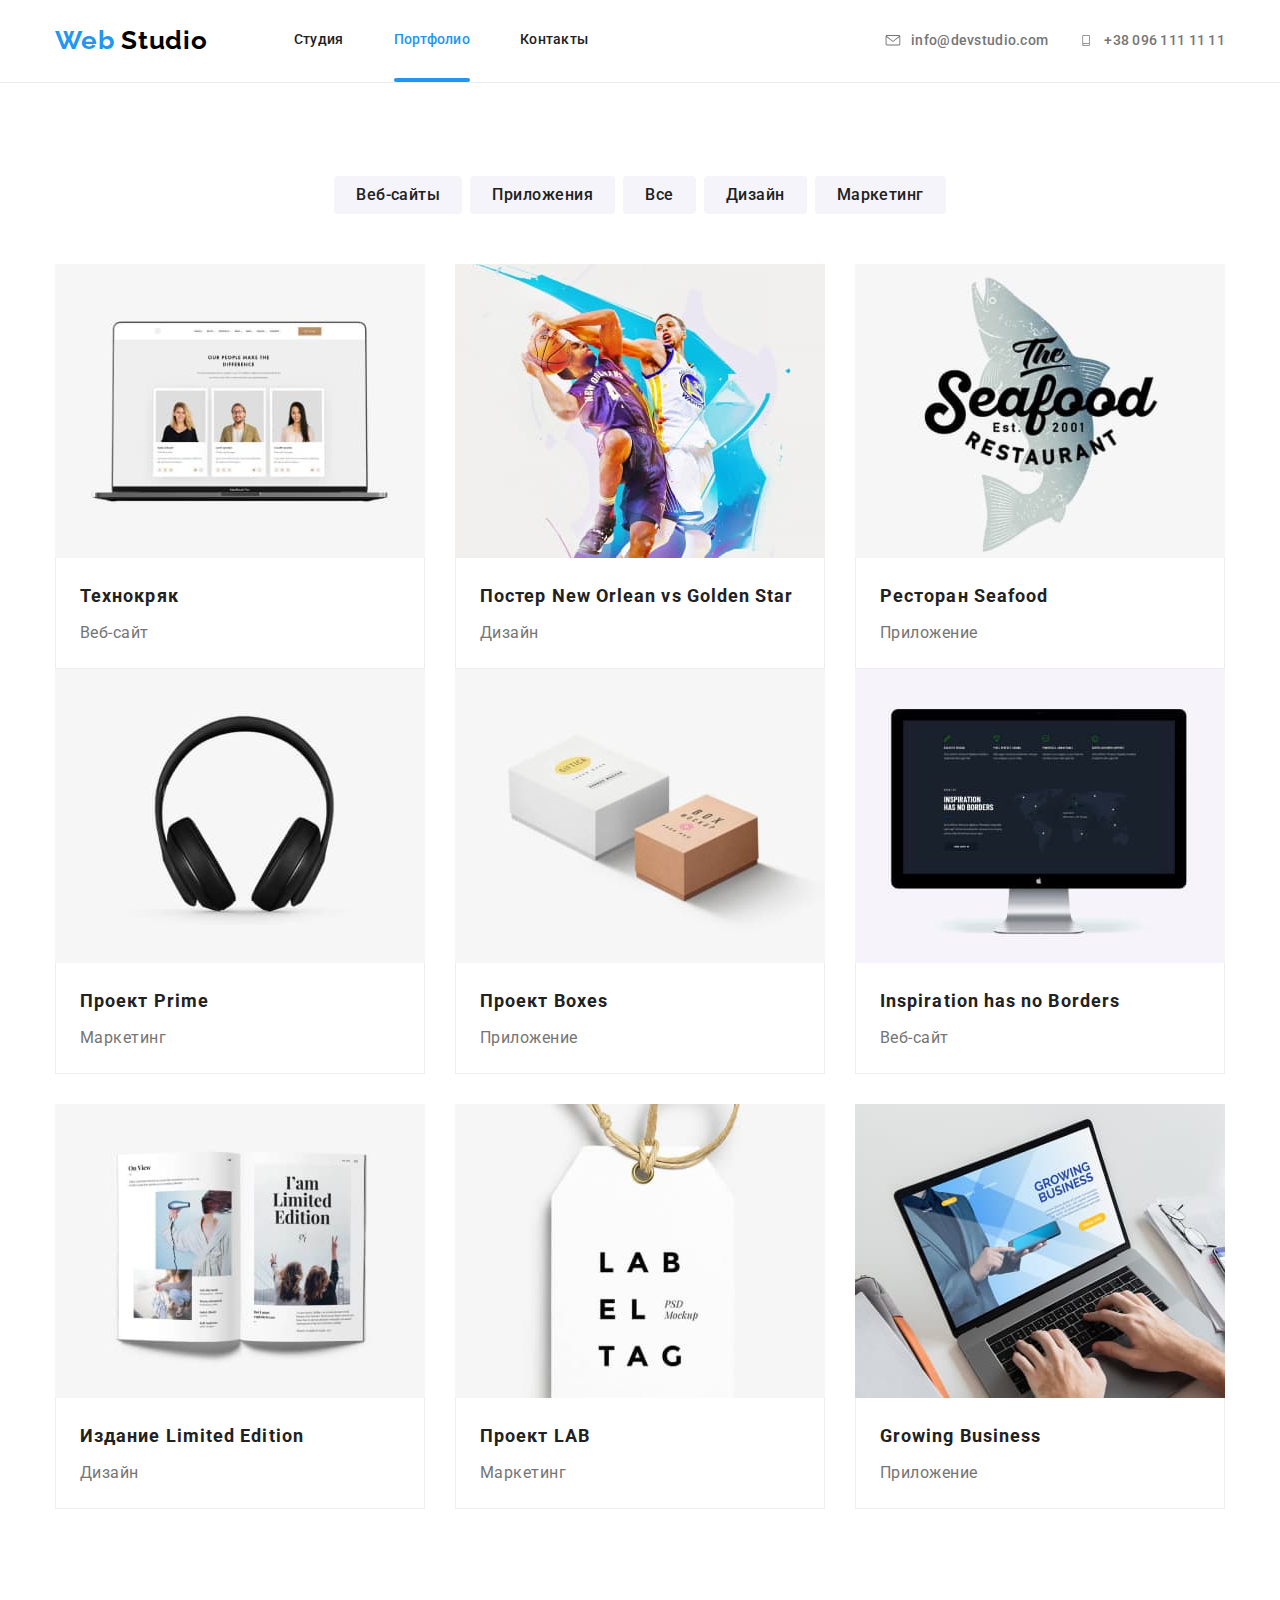
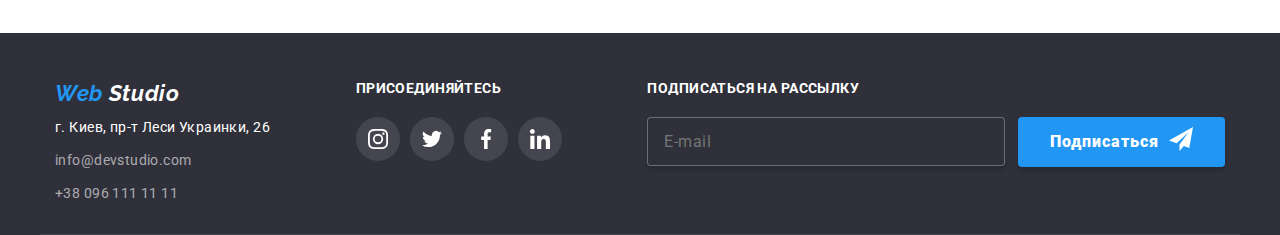
==== portfolio.html @ 04075edf "initial code" ====
<!DOCTYPE html>
<html lang="en">
<head>
  <meta charset="UTF-8">
  <meta name="viewport" content="width=device-width, initial-scale=1.0">
  <link href="https://fonts.googleapis.com/css2?family=Raleway:wght@700&family=Roboto:wght@400;500;700;900&display=swap" rel="stylesheet">
  <link rel="stylesheet" href="./css/main.min.css">
  <title>Portfolio</title>
</head>
<body>

  <header class="header--fixed header__border">
    <div class="header--positioned">
      <nav class="main-nav"> 
        <a href="./index.html" class="header__logo"><span class="web">Web</span> Studio</a>
  
        <ul class="site-nav">
          <li class="site-nav__item"><a href="./index.html" class="site-nav__link">Студия</a></li>
          <li class="site-nav__item"><a href="./portfolio.html" class="site-nav__link site-nav__link--current">Портфолио</a></li>
          <li class="site-nav__item"><a href="#" class="site-nav__link">Контакты</a></li>
        </ul>
      </nav>
  
      <ul class="site-auth">
        <li class="site-auth__item">
          <span class="site-auth__button">
            <a href="mailto:info@devstudio.com" class="site-auth__link">
              <svg class="site-auth__icon" width="16" height="11.2">
              <use href="./images/sprite.svg#icon-mail"></use>
              </svg>
            info@devstudio.com</a>
          </span>
          
        </li>
        <li class="site-auth__item">
          <span class="site-auth__button">
            <a href="tel:+380961111111" class="site-auth__link">
              <svg class="site-auth__icon" width="10" height="14.94">
              <use href="./images/sprite.svg#icon-tel"></use>
            </svg>
              +38 096 111 11 11</a>
          </span>
        </li>
      </ul>
    </div>
  </header>


  <main>

  <!-- Filters -->
  <section class="filters">
    <h2 class="filters__header">Фильтры</h2> 
    <ul class="filters__list-cover">
      <div class="filters__list">
        <li class="filters__list-item"><a href="#" class="filters__button">Веб-сайты</a></li>
        <li class="filters__list-item"><a href="#" class="filters__button">Приложения</a></li>
        <li class="filters__list-item"><a href="#" class="filters__button">Все</a></li>
        <li class="filters__list-item"><a href="#" class="filters__button">Дизайн</a></li>
        <li class="filters__list-item"><a href="#" class="filters__button">Маркетинг</a></li>
      </div>
    </ul>
  </section>

  
  <!-- Rows -->
  <section class="examples-section">
    <h1 class="examples-section__header">Примеры работ</h1> 
    <div class="examples__container">
      <ul class="examples">
        <li class="examples__item">
          <div class="examples__overlay">
            <a href="#"><img src="./images/techno.jpg" alt="Технокряк" width="370"></a>
            <p class="examples__overlay-text">Технокряк это современная площадка распространения коронавируса. Компании используют эту платформу для цифрового шпионажа и атак на защищённые сервера конкурентов.</p>
          </div>
          <div class="examples__card-content">
            <h2 class="examples__headings">Технокряк</h2>
            <p class="examples__type">Веб-сайт</p>
          </div>
        </li>
        <li class="examples__item">
          <div class="examples__overlay">
            <a href="#"><img src="./images/poster.jpg" alt="Постер New Orlean vs Golden Stars" width="370"></a>
            <p class="examples__overlay-text">Технокряк это современная площадка распространения коронавируса. Компании используют эту платформу для цифрового шпионажа и атак на защищённые сервера конкурентов.</p>
          </div>
          <div class="examples__card-content">
            <h2 class="examples__headings">Постер New Orlean vs Golden Star</h2>
            <p class="examples__type">Дизайн</p>
          </div>
        </li>
        <li class="examples__item">
          <div class="examples__overlay">
            <a href="#"><img src="./images/seafood.jpg" alt="Ресторан Seafood" width="370"></a>
            <p class="examples__overlay-text">Технокряк это современная площадка распространения коронавируса. Компании используют эту платформу для цифрового шпионажа и атак на защищённые сервера конкурентов.</p>
          </div>
          <div class="examples__card-content">
            <h2 class="examples__headings">Ресторан Seafood</h2>
            <p class="examples__type">Приложение</p>
          </div>
        </li>
        <li class="examples__item">
          <div class="examples__overlay">
            <a href="#"><img src="./images/headphones.jpg" alt="Наушники" width="370"></a>
            <p class="examples__overlay-text">Технокряк это современная площадка распространения коронавируса. Компании используют эту платформу для цифрового шпионажа и атак на защищённые сервера конкурентов.</p>
          </div>
          <div class="examples__card-content">
            <h2 class="examples__headings">Проект Prime</h2>
            <p class="examples__type">Маркетинг</p>
          </div>
        </li>
        <li class="examples__item">
          <div class="examples__overlay">
            <a href="#"><img src="./images/boxes.jpg" alt="Ящики" width="370"></a>
            <p class="examples__overlay-text">Технокряк это современная площадка распространения коронавируса. Компании используют эту платформу для цифрового шпионажа и атак на защищённые сервера конкурентов.</p>
          </div>
          <div class="examples__card-content">
            <h2 class="examples__headings">Проект Boxes</h2>
            <p class="examples__type">Приложение</p>
          </div>
        </li>
        <li class="examples__item">
          <div class="examples__overlay">
            <a href="#"><img src="./images/comp.jpg" alt="Монитор" width="370"></a>
            <p class="examples__overlay-text">Технокряк это современная площадка распространения коронавируса. Компании используют эту платформу для цифрового шпионажа и атак на защищённые сервера конкурентов.</p>
          </div>
          <div class="examples__card-content">
            <h2 class="examples__headings">Inspiration has no Borders</h2>
            <p class="examples__type">Веб-сайт</p>
          </div>
        </li>
        <li class="examples__item">
          <div class="examples__overlay">
            <a href="#"><img src="./images/magazine.jpg" alt="Журнал" width="370"></a>
            <p class="examples__overlay-text">Технокряк это современная площадка распространения коронавируса. Компании используют эту платформу для цифрового шпионажа и атак на защищённые сервера конкурентов.</p>
          </div>
          <div class="examples__card-content">
            <h2 class="examples__headings">Издание Limited Edition</h2>
            <p class="examples__type">Дизайн</p>
          </div>
        </li>
        <li class="examples__item">
          <div class="examples__overlay">
            <a href="#"><img src="./images/lab.jpg" alt="Этикетка" width="370"></a>
            <p class="examples__overlay-text">Технокряк это современная площадка распространения коронавируса. Компании используют эту платформу для цифрового шпионажа и атак на защищённые сервера конкурентов.</p>
          </div>
          <div class="examples__card-content">
            <h2 class="examples__headings">Проект LAB</h2>
            <p class="examples__type">Маркетинг</p>
          </div>
        </li>
        <li class="examples__item">
          <div class="examples__overlay">
            <a href="#"><img src="./images/desctop.jpg" alt="Ноутбук" width="370"></a>
            <p class="examples__overlay-text">Технокряк это современная площадка распространения коронавируса. Компании используют эту платформу для цифрового шпионажа и атак на защищённые сервера конкурентов.</p>
          </div>
          <div class="examples__card-content">
            <h2 class="examples__headings">Growing Business</h2>
            <p class="examples__type">Приложение</p>
          </div>
        </li>
    </ul>
     
    </div>
    
  </section>

</main>

 <!-- Footer -->  
 <footer class="footer">

  <div class="footer-flex">
    <address class="address">
      <p class="footer__logo"><span class="web">Web</span> Studio</p>
      <p class="address__name">г. Киев, пр-т Леси Украинки, 26</p> 
      <a href="mailto:info@devstudio.com" class="footer__contact">info@devstudio.com</a>
      <a href="tel:+380961111111" class="footer__contact">+38 096 111 11 11</a>
    </address>

    <div>
      <p class="connect__text">Присоединяйтесь</p>
      <ul class="footer__icons-list">
        <li>
          <a href="" aria-label="Ссылка на Instagram">
          <svg class="footer__social-icon" width="44" height="44">
            <use href="./images/sprite.svg#icon-insta"></use>
          </svg>
        </a>
      </li>
        <li><a href="" aria-label="Ссылка на Twitter">
          <svg class="footer__social-icon" width="44" height="44">
            <use href="./images/sprite.svg#icon-twit"></use>
          </svg>
        </a>
      </li>
        <li><a href="" aria-label="Ссылка на Facebook">
          <svg class="footer__social-icon" width="44" height="44">
            <use href="./images/sprite.svg#icon-fb"></use>
          </svg>
        </a>
      </li>
        <li><a href="" aria-label="Ссылка на Linkedin">
          <svg class="footer__social-icon" width="44" height="44">
            <use href="./images/sprite.svg#icon-in"></use>
          </svg>
        </a>
      </li>
    </ul>
    </div>
      
    <div>
      <form class="subscribe">
        <p class="connect__text">Подписаться на рассылку</p>
          <label>
        <input type="email" name="email" placeholder="E-mail" class="subscribe__email">
          </label>
        <button class="subscribe__button"><span class="btn-text">Подписаться</span></button>
      </form>
    </div>

  </div>
  <!-- <p class="copyright">2020 | Developed by GoIT Students </p>  -->
</footer>

 <script>
  const { height: pageHeaderHeight } = document
    .querySelector(".header--fixed")
    .getBoundingClientRect();

  document.body.style.paddingTop = `${pageHeaderHeight}px`;
</script>

</body>

</html>
---- css/main.min.css ----
/*! modern-normalize v0.6.0 | MIT License | https://github.com/sindresorhus/modern-normalize */*,*::before,*::after{-webkit-box-sizing:border-box;box-sizing:border-box}:root{-moz-tab-size:4;-o-tab-size:4;tab-size:4}html{line-height:1.15;-webkit-text-size-adjust:100%}body{margin:0}body{font-family:system-ui,-apple-system,"Segoe UI",Roboto,Helvetica,Arial,sans-serif,"Apple Color Emoji","Segoe UI Emoji"}hr{height:0}abbr[title]{-webkit-text-decoration:underline dotted;text-decoration:underline dotted}b,strong{font-weight:bolder}code,kbd,samp,pre{font-family:SFMono-Regular, Consolas, 'Liberation Mono', Menlo, monospace;font-size:1em}small{font-size:80%}sub,sup{font-size:75%;line-height:0;position:relative;vertical-align:baseline}sub{bottom:-0.25em}sup{top:-0.5em}button,input,optgroup,select,textarea{font-family:inherit;font-size:100%;line-height:1.15;margin:0}button,select{text-transform:none}button,[type='button'],[type='reset'],[type='submit']{-webkit-appearance:button}button::-moz-focus-inner,[type='button']::-moz-focus-inner,[type='reset']::-moz-focus-inner,[type='submit']::-moz-focus-inner{border-style:none;padding:0}button:-moz-focusring,[type='button']:-moz-focusring,[type='reset']:-moz-focusring,[type='submit']:-moz-focusring{outline:1px dotted ButtonText}fieldset{padding:0.35em 0.75em 0.625em}legend{padding:0}progress{vertical-align:baseline}[type='number']::-webkit-inner-spin-button,[type='number']::-webkit-outer-spin-button{height:auto}[type='search']{-webkit-appearance:textfield;outline-offset:-2px}[type='search']::-webkit-search-decoration{-webkit-appearance:none}::-webkit-file-upload-button{-webkit-appearance:button;font:inherit}summary{display:list-item}html{-webkit-box-sizing:border-box;box-sizing:border-box}*,*::before,*::after{-webkit-box-sizing:inherit;box-sizing:inherit}body{color:#757575;font-family:Roboto,sans-serif;font-weight:400;font-size:14px;line-height:1.71;margin:0}img{display:block;max-width:100%;height:auto}h1,h2,h3{margin-top:0}.main{background-color:#fff}.site-nav,.site-auth,.advantages__list,.spec__list,.team__list,.icons__list,.customers__list,.footer__icons-list,.filters__list-cover,.examples{list-style:none;padding:0;margin:0}.header__logo,.site-nav__link,.footer__contact,.filters__button{text-decoration:none;cursor:pointer}.advantages__header,.filters__header,.examples-section__header{position:absolute;clip:rect(0 0 0 0);width:1px;height:1px;margin:-1px}.header--positioned,.advantages__container,.specialization__container,.team__container,.customers__container,.footer-flex,.filters__list-cover,.examples__container{width:1200px;padding-left:15px;padding-right:15px;margin-left:auto;margin-right:auto}.modal__open-button,.form__send-button,.subscribe__button{display:inline-block;border-radius:4px;padding:10px 32px;min-width:200px;text-align:center;font-weight:700;font-size:16px;line-height:1.87;letter-spacing:0.06em;color:#fff;background-color:#2196F3;-webkit-box-shadow:0px 4px 4px rgba(0,0,0,0.15);box-shadow:0px 4px 4px rgba(0,0,0,0.15);border:none}.filters__button{display:inline-block;border-radius:4px;padding:6px 22px;text-align:center;font-weight:500;font-size:16px;line-height:1.62;letter-spacing:0.03em;color:#212121;background-color:#F5F4FA;-webkit-transition:color 250ms cubic-bezier(0.4, 0, 0.2, 1),background-color 250ms cubic-bezier(0.4, 0, 0.2, 1),-webkit-box-shadow 250ms cubic-bezier(0.4, 0, 0.2, 1);transition:color 250ms cubic-bezier(0.4, 0, 0.2, 1),background-color 250ms cubic-bezier(0.4, 0, 0.2, 1),-webkit-box-shadow 250ms cubic-bezier(0.4, 0, 0.2, 1);transition:color 250ms cubic-bezier(0.4, 0, 0.2, 1),background-color 250ms cubic-bezier(0.4, 0, 0.2, 1),box-shadow 250ms cubic-bezier(0.4, 0, 0.2, 1);transition:color 250ms cubic-bezier(0.4, 0, 0.2, 1),background-color 250ms cubic-bezier(0.4, 0, 0.2, 1),box-shadow 250ms cubic-bezier(0.4, 0, 0.2, 1),-webkit-box-shadow 250ms cubic-bezier(0.4, 0, 0.2, 1)}.filters__button:hover,.filters__button:focus{color:#fff;background-color:#2196F3;-webkit-box-shadow:0px 2px 2px rgba(0,0,0,0.12),0px 1px 2px rgba(0,0,0,0.08),0px 3px 1px rgba(0,0,0,0.1);box-shadow:0px 2px 2px rgba(0,0,0,0.12),0px 1px 2px rgba(0,0,0,0.08),0px 3px 1px rgba(0,0,0,0.1)}.specialization__main-title,.team__main-title,.customers__main-title{margin-bottom:50px;font-weight:700;font-size:36px;line-height:1.17;text-align:center;letter-spacing:0.03em;color:#212121}.header--fixed{position:fixed;top:0;width:100%;min-height:80px;z-index:3;background-color:#fff}.header--positioned{display:-webkit-box;display:-ms-flexbox;display:flex;-webkit-box-align:center;-ms-flex-align:center;align-items:center}.header__logo{display:block;padding-top:25px;padding-bottom:25px;font-family:Raleway;font-style:normal;font-weight:700;font-size:26px;line-height:1.19;letter-spacing:0.03em;color:#000}.header__logo .web{color:#2196F3}.header__border{border-bottom:1px solid #ECECEC}.main-nav{display:-webkit-box;display:-ms-flexbox;display:flex}.site-nav{display:-webkit-box;display:-ms-flexbox;display:flex;margin-left:86px}.site-nav__item+.site-nav__item{margin-left:50px}.site-nav__link{display:block;padding-top:32px;padding-bottom:34px;font-weight:500;line-height:1.14;letter-spacing:0.02em;color:#212121;-webkit-transition:color 250ms cubic-bezier(0.4, 0, 0.2, 1);transition:color 250ms cubic-bezier(0.4, 0, 0.2, 1)}.site-nav__link:hover,.site-nav__link:focus{color:#2196F3}.site-nav__link--current{position:relative;color:#2196F3}.site-nav__link--current::after{position:absolute;content:'';bottom:0;right:0;display:block;width:100%;height:4px;background:#2196F3;border-radius:2px;-webkit-transform:scaleX(1);transform:scaleX(1);-webkit-transform-origin:bottom left;transform-origin:bottom left;-webkit-transition:-webkit-transform 250ms cubic-bezier(0.4, 0, 0.2, 1);transition:-webkit-transform 250ms cubic-bezier(0.4, 0, 0.2, 1);transition:transform 250ms cubic-bezier(0.4, 0, 0.2, 1);transition:transform 250ms cubic-bezier(0.4, 0, 0.2, 1), -webkit-transform 250ms cubic-bezier(0.4, 0, 0.2, 1)}.site-nav__link--current:hover::after{-webkit-transform:scaleX(0);transform:scaleX(0)}.site-auth{display:-webkit-box;display:-ms-flexbox;display:flex;margin-left:auto}.site-auth__item+.site-auth__item{margin-left:30px}.site-auth__button{display:inline-block;padding-top:32px;padding-bottom:32px}.site-auth__link{display:-webkit-box;display:-ms-flexbox;display:flex;-webkit-box-align:center;-ms-flex-align:center;align-items:center;text-decoration:none;font-weight:500;line-height:1.14;letter-spacing:0.02em;text-decoration:none;cursor:pointer;color:#757575;-webkit-transition:color 250ms cubic-bezier(0.4, 0, 0.2, 1);transition:color 250ms cubic-bezier(0.4, 0, 0.2, 1)}.site-auth__icon{width:16px;height:11px;margin-right:10px;fill:#757575;-webkit-transition:fill 250ms cubic-bezier(0.4, 0, 0.2, 1);transition:fill 250ms cubic-bezier(0.4, 0, 0.2, 1)}.site-auth__button:hover a,.site-auth__button:focus a{color:#2196F3}.site-auth__button:hover svg,.site-auth__button:focus svg{fill:#2196F3}.hero{text-align:center}.hero__title{margin-top:o;margin-bottom:46px;font-weight:900;font-size:44px;line-height:1.36;letter-spacing:0.06em;text-transform:uppercase;color:#fff}.hero__text{position:absolute;top:50%;left:50%;-webkit-transform:translate(-50%, -50%);transform:translate(-50%, -50%)}.hero__overlay{position:relative;min-width:1600px;height:600px;margin-left:0;margin-right:0;background-image:-webkit-gradient(linear, left top, right top, from(rgba(47,48,58,0.8)), to(rgba(47,48,58,0.8))),url("../images/Header.jpg");background-image:linear-gradient(to right, rgba(47,48,58,0.8), rgba(47,48,58,0.8)),url("../images/Header.jpg");background-repeat:no-repeat;background-position:center;background-size:cover;background-color:#2F303A}.backdrop{position:fixed;top:0;left:0;width:100%;height:100%;background-color:rgba(0,0,0,0.2);opacity:1;-webkit-transition:opacity 250ms cubic-bezier(0.4, 0, 0.2, 1);transition:opacity 250ms cubic-bezier(0.4, 0, 0.2, 1);z-index:4}.backdrop.is-hidden{opacity:0;pointer-events:none}.backdrop.is-hidden .modal{-webkit-transform:translate(-50%, -50%) scale(0.9);transform:translate(-50%, -50%) scale(0.9);opacity:0}.modal{position:absolute;top:50%;left:50%;width:528px;min-height:581px;background-color:#fff;-webkit-box-shadow:0px 2px 1px rgba(0,0,0,0.2),0px 1px 1px rgba(0,0,0,0.14),0px 1px 3px rgba(0,0,0,0.12);box-shadow:0px 2px 1px rgba(0,0,0,0.2),0px 1px 1px rgba(0,0,0,0.14),0px 1px 3px rgba(0,0,0,0.12);border-radius:4px;-webkit-transform:translate(-50%, -50%) scale(1);transform:translate(-50%, -50%) scale(1);opacity:1;-webkit-transition:opacity 250ms cubic-bezier(0.4, 0, 0.2, 1),-webkit-transform 250ms cubic-bezier(0.4, 0, 0.2, 1);transition:opacity 250ms cubic-bezier(0.4, 0, 0.2, 1),-webkit-transform 250ms cubic-bezier(0.4, 0, 0.2, 1);transition:transform 250ms cubic-bezier(0.4, 0, 0.2, 1),opacity 250ms cubic-bezier(0.4, 0, 0.2, 1);transition:transform 250ms cubic-bezier(0.4, 0, 0.2, 1),opacity 250ms cubic-bezier(0.4, 0, 0.2, 1),-webkit-transform 250ms cubic-bezier(0.4, 0, 0.2, 1)}.modal-closing{position:absolute;top:8px;right:8px;display:-webkit-box;display:-ms-flexbox;display:flex;margin:0;padding:0;width:30px;height:30px;border-radius:50%;border:none;background-color:white;border:1px solid rgba(0,0,0,0.1)}.modal__close-button{position:absolute;margin-right:6px;margin-left:5px;margin-top:6px;margin-bottom:6px;display:block;width:18px;height:18px;fill:#000;-webkit-transition:fill 250ms cubic-bezier(0.4, 0, 0.2, 1);transition:fill 250ms cubic-bezier(0.4, 0, 0.2, 1)}.modal-closing:hover>.modal__close-button,.modal-closing:focus>.modal__close-button{fill:#2196F3}.form{padding:40px}.form__header{margin:0;padding-bottom:30px;font-style:normal;font-weight:700;font-size:20px;line-height:1.15;text-align:center;letter-spacing:0.03em;color:#212121}.form__field{position:relative;display:block;margin-bottom:28px}.form__input{width:100%;padding:12px 16px;padding-left:42px;display:block;border:1px solid rgba(33,33,33,0.2);border-radius:4px}.form__label{position:absolute;top:0;left:42px;-webkit-transform:translateY(50%);transform:translateY(50%);-webkit-transition:color 250ms cubic-bezier(0.4, 0, 0.2, 1),-webkit-transform 250ms cubic-bezier(0.4, 0, 0.2, 1);transition:color 250ms cubic-bezier(0.4, 0, 0.2, 1),-webkit-transform 250ms cubic-bezier(0.4, 0, 0.2, 1);transition:transform 250ms cubic-bezier(0.4, 0, 0.2, 1),color 250ms cubic-bezier(0.4, 0, 0.2, 1);transition:transform 250ms cubic-bezier(0.4, 0, 0.2, 1),color 250ms cubic-bezier(0.4, 0, 0.2, 1),-webkit-transform 250ms cubic-bezier(0.4, 0, 0.2, 1)}.form__field:focus-within>.form__label,.form__input:not(:placeholder-shown)+.form__label{-webkit-transform:translate(-27px, -20px);transform:translate(-27px, -20px);color:#2196F3}textarea{height:120px;margin:0}.textarea__label{position:absolute;top:0;left:16px;-webkit-transform:translateY(50%);transform:translateY(50%);-webkit-transition:color 250ms cubic-bezier(0.4, 0, 0.2, 1),-webkit-transform 250ms cubic-bezier(0.4, 0, 0.2, 1);transition:color 250ms cubic-bezier(0.4, 0, 0.2, 1),-webkit-transform 250ms cubic-bezier(0.4, 0, 0.2, 1);transition:transform 250ms cubic-bezier(0.4, 0, 0.2, 1),color 250ms cubic-bezier(0.4, 0, 0.2, 1);transition:transform 250ms cubic-bezier(0.4, 0, 0.2, 1),color 250ms cubic-bezier(0.4, 0, 0.2, 1),-webkit-transform 250ms cubic-bezier(0.4, 0, 0.2, 1)}.form__field:focus-within>.textarea__label,.form__input:not(:placeholder-shown)+.textarea__label{-webkit-transform:translate(2px, -20px);transform:translate(2px, -20px);color:#2196F3}.form__icon{position:absolute;top:13px;left:16px;width:18px;height:18px;display:inline-block;background-size:cover;-webkit-transition:fill 250ms cubic-bezier(0.4, 0, 0.2, 1);transition:fill 250ms cubic-bezier(0.4, 0, 0.2, 1)}.form__field:focus-within>.form__icon{fill:#2196F3}.policy{display:-webkit-box;display:-ms-flexbox;display:flex;margin-top:20px;margin-bottom:30px;padding-left:13px;-webkit-box-align:center;-ms-flex-align:center;align-items:center}.policy input[type='checkbox']{margin-right:8px}.policy__text{font-size:14px;line-height:1.71;letter-spacing:0.03em;color:#757575}.policy a{color:#2196F3}.checkbox{position:absolute;width:1px;height:1px;margin:-1px;border:0;padding:0;clip:rect(0 0 0 0);overflow:hidden}.check-icon{display:inline-block;width:16px;height:15px;margin-right:8px;border:2px solid #212121;border-radius:4px}.checkbox:checked+.check-icon{background-image:url("../images/icon-check-blue.svg");background-size:cover;background-origin:border-box;border:2px solid transparent}.form__send-button{display:block;margin-left:auto;margin-right:auto}.advantages{padding-top:94px;background-color:#fff}.advantages__list{position:relative;display:-webkit-box;display:-ms-flexbox;display:flex;-ms-flex-wrap:wrap;flex-wrap:wrap;padding-bottom:94px}.advantages__title{margin-top:30px;margin-bottom:10px;font-weight:700;font-size:14px;line-height:1.14x;letter-spacing:0.03em;text-transform:uppercase;color:#212121}.advantages__text{margin-top:0;margin-bottom:0;letter-spacing:0.03em}.advantages__item{width:calc((100% - 90px) / 4)}.advantages__item+.advantages__item{margin-left:30px}.advantages__icon{width:70px;height:70px}.advantages__icon-bcg{display:-webkit-box;display:-ms-flexbox;display:flex;width:270px;height:120px;-webkit-box-pack:center;-ms-flex-pack:center;justify-content:center;-webkit-box-align:center;-ms-flex-align:center;align-items:center;background-color:#F5F4FA;border-radius:4px}.specialization{padding-top:94px;padding-bottom:94px;background-color:#fff}.spec__list{display:-webkit-box;display:-ms-flexbox;display:flex;-ms-flex-wrap:wrap;flex-wrap:wrap}.spec__item{width:calc((100% - 60px) / 3)}.spec__item+.spec__item{margin-left:30px}.spec__overlay{position:relative}.spec__title{position:absolute;bottom:0;right:0;display:block;padding:27px;margin:0;width:100%;height:70px;font-weight:700;font-size:14px;line-height:1.14;letter-spacing:0.03em;text-align:center;text-transform:uppercase;color:#fff;background-color:rgba(47,48,58,0.8)}.team{padding-top:94px;padding-bottom:94px;background-color:#F5F4FA}.team__list{display:-webkit-box;display:-ms-flexbox;display:flex;-webkit-box-flex:wrap;-ms-flex-positive:wrap;flex-grow:wrap}.team__item{width:calc((100% - 90px) / 4);text-align:center;-webkit-box-shadow:0px 2px 1px rgba(0,0,0,0.2),0px 1px 1px rgba(0,0,0,0.14),0px 1px 3px rgba(0,0,0,0.12);box-shadow:0px 2px 1px rgba(0,0,0,0.2),0px 1px 1px rgba(0,0,0,0.14),0px 1px 3px rgba(0,0,0,0.12);background:#fff}.team__item+.team__item{margin-left:30px}.team__names{padding-top:30px;margin-bottom:10px;font-weight:500;font-size:16px;line-height:1.19;letter-spacing:0.03em;color:#212121}.team__jobs{margin-top:0;margin-bottom:16px;font-size:16px;line-height:1.19;letter-spacing:0.03em}.icons__list{display:-webkit-box;display:-ms-flexbox;display:flex;-webkit-box-pack:center;-ms-flex-pack:center;justify-content:center;padding-bottom:24px}.icons__list>li+li{margin-left:10px}.team__icon{width:44px;height:44px;fill:#AFB1B8;border-radius:50%;background-color:#fff;-webkit-transition:fill 250ms cubic-bezier(0.4, 0, 0.2, 1),background-color 250ms cubic-bezier(0.4, 0, 0.2, 1);transition:fill 250ms cubic-bezier(0.4, 0, 0.2, 1),background-color 250ms cubic-bezier(0.4, 0, 0.2, 1)}.team__icon:hover,.team__icon:focus{fill:#fff;background-color:#2196F3}.customers{padding-top:94px;padding-bottom:94px;background-color:#fff}.customers__list{display:-webkit-box;display:-ms-flexbox;display:flex;-ms-flex-wrap:wrap;flex-wrap:wrap;-webkit-box-pack:center;-ms-flex-pack:center;justify-content:center}.customers__item{display:-webkit-inline-box;display:-ms-inline-flexbox;display:inline-flex;width:calc((100% - 150px) / 6);height:90px}.customers__item+.customers__item{margin-left:30px}.customers__link{display:-webkit-box;display:-ms-flexbox;display:flex;-webkit-box-pack:center;-ms-flex-pack:center;justify-content:center;-webkit-box-align:center;-ms-flex-align:center;align-items:center;width:170px;height:90px;border:1px solid #AFB1B8;border-radius:4px;cursor:pointer;-webkit-transition:border-color 250ms cubic-bezier(0.4, 0, 0.2, 1);transition:border-color 250ms cubic-bezier(0.4, 0, 0.2, 1)}.customers__link:hover,.customers__link:focus{border-color:#2196F3}.customers__icon{display:-webkit-inline-box;display:-ms-inline-flexbox;display:inline-flex;fill:#AFB1B8;-webkit-transition:fill 250ms cubic-bezier(0.4, 0, 0.2, 1);transition:fill 250ms cubic-bezier(0.4, 0, 0.2, 1)}.customers__link:hover .customers__icon{fill:#2196F3}.footer{background-color:#2F303A}.footer-flex{display:-webkit-box;display:-ms-flexbox;display:flex;-webkit-box-pack:justify;-ms-flex-pack:justify;justify-content:space-between;border-bottom:1px solid rgba(255,255,255,0.1)}.footer__logo{display:block;margin-top:48px;margin-bottom:10px;font-family:Raleway;font-weight:700;font-size:22px;line-height:1.18;letter-spacing:0.03em;color:#fff}.footer__logo .web{color:#2196F3}.address{display:block;padding-bottom:28px}.address__name{margin-top:0;margin-bottom:0;font-style:normal;letter-spacing:0.03em;color:#fff}.footer__contact{display:block;margin-top:9px;font-style:normal;letter-spacing:0.03em;color:rgba(255,255,255,0.6)}.connect__text{margin-top:48px;margin-bottom:21px;font-weight:700;line-height:1.14;letter-spacing:0.03em;text-transform:uppercase;color:#fff}.footer__icons-list{display:-webkit-box;display:-ms-flexbox;display:flex;-webkit-box-pack:center;-ms-flex-pack:center;justify-content:center;padding-bottom:24px}.footer__icons-list>li+li{margin-left:10px}.footer__social-icon{width:44px;height:44px;fill:#fff;border-radius:50%;background-color:rgba(255,255,255,0.1);-webkit-transition:fill 250ms cubic-bezier(0.4, 0, 0.2, 1),background-color 250ms cubic-bezier(0.4, 0, 0.2, 1);transition:fill 250ms cubic-bezier(0.4, 0, 0.2, 1),background-color 250ms cubic-bezier(0.4, 0, 0.2, 1)}.footer__social-icon:hover,.footer__social-icon:focus{fill:#fff;background-color:#2196F3}.subscribe__email{margin-right:10px;width:358px;height:49px;padding:15px 16px;font-size:16px;line-height:1.87;letter-spacing:0.03em;color:rgba(255,255,255,0.6);border:1px solid rgba(255,255,255,0.3);-webkit-box-shadow:0px 4px 4px rgba(0,0,0,0.15);box-shadow:0px 4px 4px rgba(0,0,0,0.15);border-radius:4px;background-color:#2F303A}.subscribe__button{position:relative;overflow:hidden}.subscribe__button:hover,.subscribe__button:focus{background-color:palevioletred}.btn-text{display:-webkit-inline-box;display:-ms-inline-flexbox;display:inline-flex;font-weight:900;font-family:Roboto;-ms-flex-line-pack:baseline;align-content:baseline;cursor:pointer;overflow:hidden;-webkit-transition:background-color 250ms cubic-bezier(0.4, 0, 0.2, 1);transition:background-color 250ms cubic-bezier(0.4, 0, 0.2, 1)}.btn-text::after{content:'';display:inline-block;margin-left:10px;width:24px;height:24px;-ms-flex-line-pack:center;align-content:center;background-image:url("../images/send.svg");background-size:contain;-webkit-transition:-webkit-transform 250ms cubic-bezier(0.4, 0, 0.2, 1);transition:-webkit-transform 250ms cubic-bezier(0.4, 0, 0.2, 1);transition:transform 250ms cubic-bezier(0.4, 0, 0.2, 1);transition:transform 250ms cubic-bezier(0.4, 0, 0.2, 1), -webkit-transform 250ms cubic-bezier(0.4, 0, 0.2, 1)}.btn-text:hover::after{-webkit-transform:translateY(-35px);transform:translateY(-35px)}.btn-text::before{position:absolute;-webkit-transform:translateY(40px);transform:translateY(40px);right:30px;content:'';display:inline-block;width:24px;height:24px;background-image:url(../images/mail.svg);background-repeat:no-repeat;background-size:contain;fill:#fff;-webkit-transition:-webkit-transform 250ms cubic-bezier(0.4, 0, 0.2, 1);transition:-webkit-transform 250ms cubic-bezier(0.4, 0, 0.2, 1);transition:transform 250ms cubic-bezier(0.4, 0, 0.2, 1);transition:transform 250ms cubic-bezier(0.4, 0, 0.2, 1), -webkit-transform 250ms cubic-bezier(0.4, 0, 0.2, 1)}.btn-text:hover::before{-webkit-transform:translateY(0);transform:translateY(0)}.filters{padding-top:93px;padding-bottom:50px}.filters__list{display:-webkit-box;display:-ms-flexbox;display:flex;-webkit-box-pack:center;-ms-flex-pack:center;justify-content:center}.filters__list-item+.filters__list-item{margin-left:8px}.examples-section{padding-bottom:94px}.examples{display:-webkit-box;display:-ms-flexbox;display:flex;-ms-flex-wrap:wrap;flex-wrap:wrap}.examples__item{width:calc((100% - 60px) / 3)}.examples__item:hover,.examples__item:focus{-webkit-box-shadow:1px 4px 6px rgba(0,0,0,0.16),0px 4px 4px rgba(0,0,0,0.06),0px 1px 1px rgba(0,0,0,0.12);box-shadow:1px 4px 6px rgba(0,0,0,0.16),0px 4px 4px rgba(0,0,0,0.06),0px 1px 1px rgba(0,0,0,0.12)}.examples__item:not(:nth-child(3n)){margin-right:30px}.examples__item:not(:nth-child(-n+3)){margin-bottom:30px}.examples__overlay{position:relative;overflow:hidden}.examples__overlay::before{content:'';position:absolute;display:block;width:100%;height:100%;background:rgba(33,150,243,0.9);z-index:1;opacity:0;-webkit-transform:translateY(100%);transform:translateY(100%);-webkit-transition:-webkit-transform 250ms cubic-bezier(0.4, 0, 0.2, 1);transition:-webkit-transform 250ms cubic-bezier(0.4, 0, 0.2, 1);transition:transform 250ms cubic-bezier(0.4, 0, 0.2, 1);transition:transform 250ms cubic-bezier(0.4, 0, 0.2, 1), -webkit-transform 250ms cubic-bezier(0.4, 0, 0.2, 1)}.examples__item:hover .examples__overlay::before{opacity:1;-webkit-transform:translateY(0);transform:translateY(0)}.examples__overlay-text{position:absolute;display:block;width:322px;height:168px;margin:0;bottom:63px;left:24px;z-index:2;font-style:normal;font-size:18px;line-height:1.55;letter-spacing:0.03em;color:#fff;opacity:0}.examples__item:hover .examples__overlay-text{opacity:1}.examples__card-content{border-bottom:1px solid #eee;border-left:1px solid #eee;border-right:1px solid #eee}.examples__headings{padding-top:20px;margin-bottom:4px;padding-left:24px;padding-right:24px;font-weight:700;font-size:18px;line-height:2;letter-spacing:0.06em;color:#212121}.examples__type{margin-top:0;margin-bottom:0;padding-bottom:20px;padding-left:24px;padding-right:24px;font-style:normal;font-size:16px;line-height:1.87;letter-spacing:0.03em;color:#757575}
/*# sourceMappingURL=main.min.css.map */
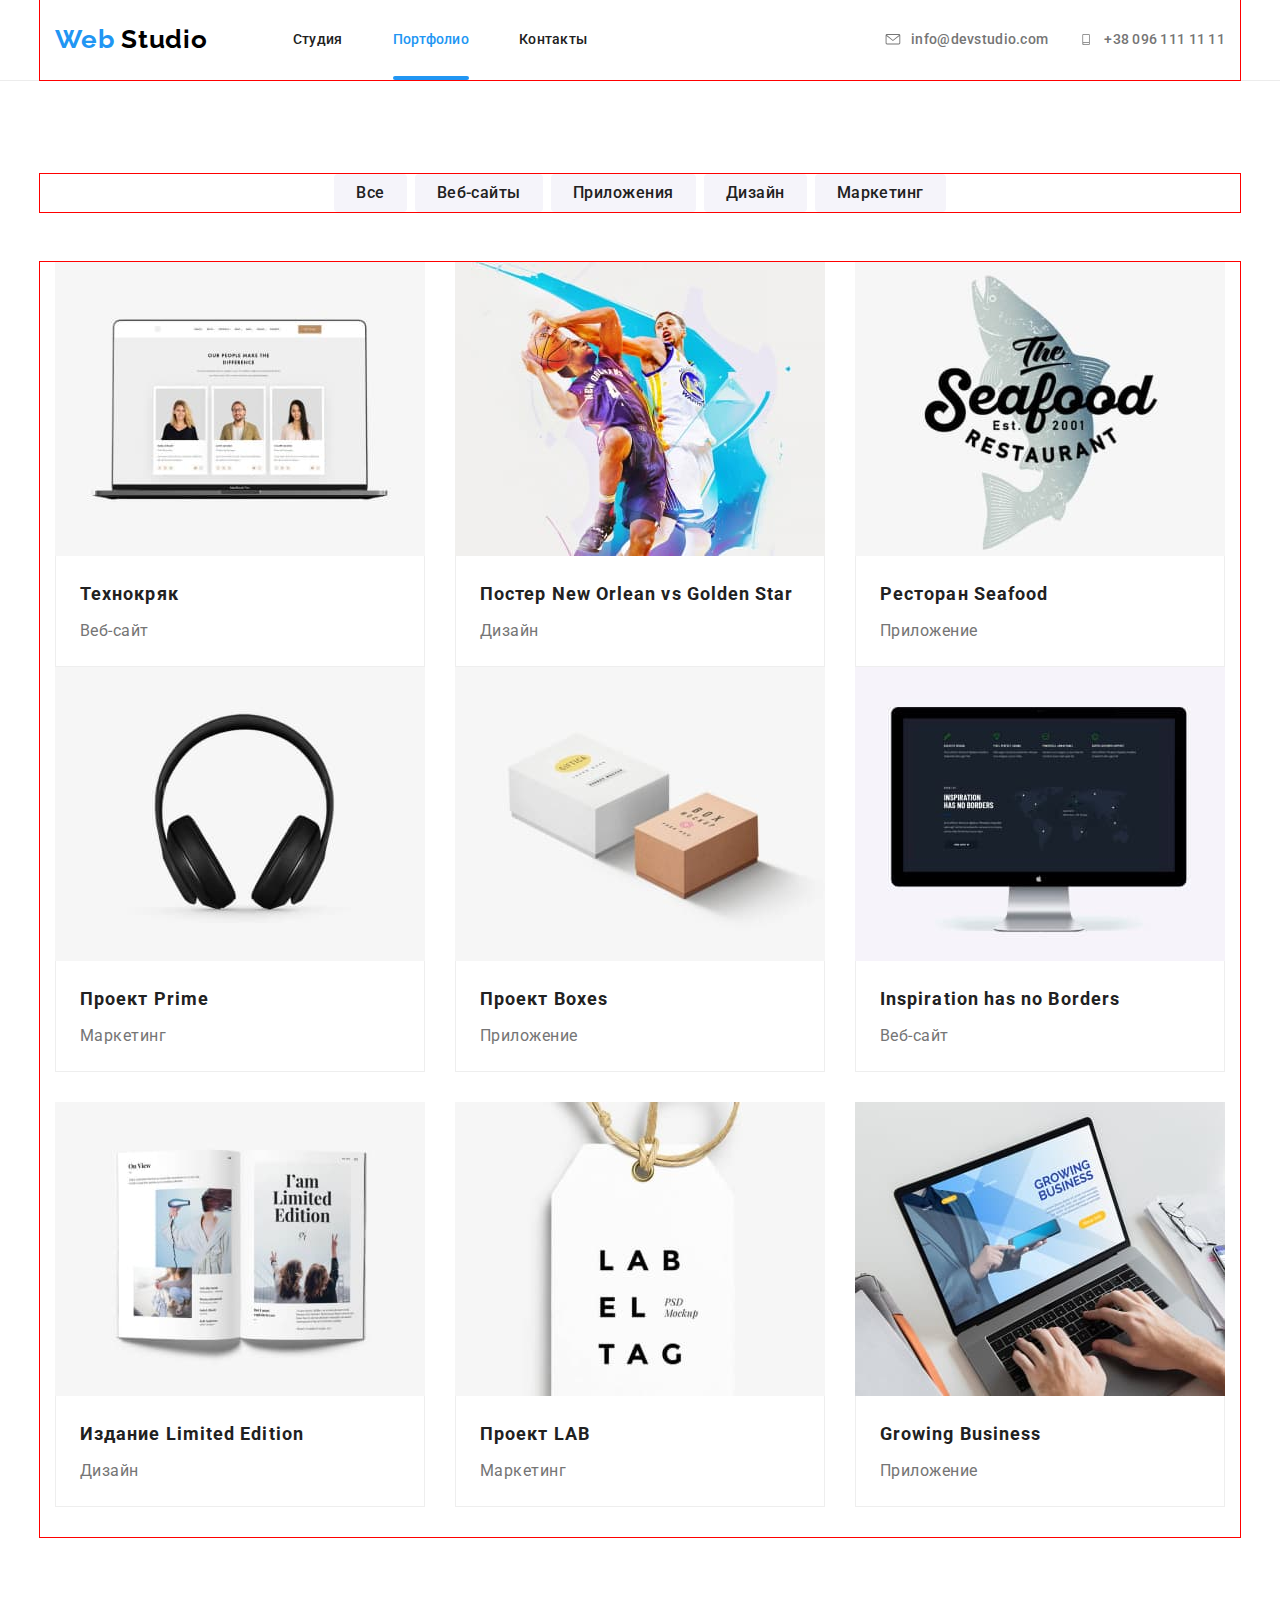
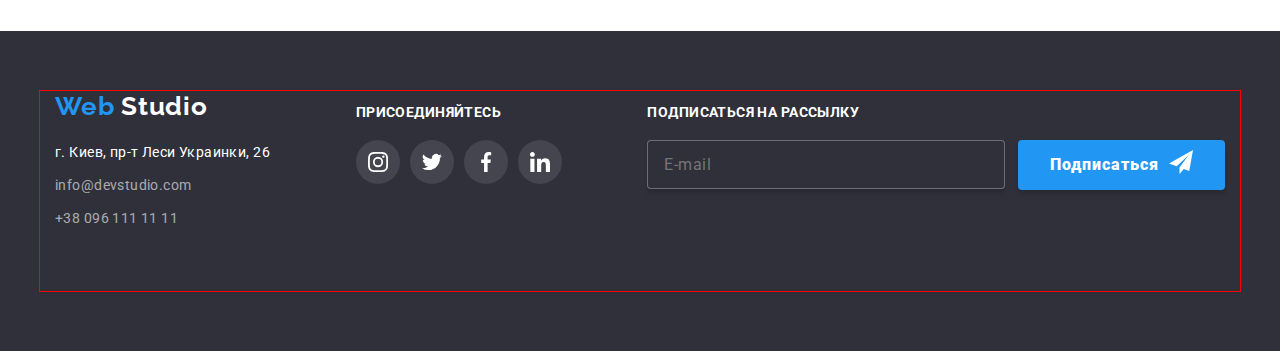
==== commit 12d20460: "adds media to filters(portfolio)" ====
--- a/portfolio.html
+++ b/portfolio.html
@@ -53,9 +53,9 @@
     <h2 class="filters__header">Фильтры</h2> 
     <ul class="filters__list-cover">
       <div class="filters__list">
+        <li class="filters__list-item"><a href="#" class="filters__button">Все</a></li>
         <li class="filters__list-item"><a href="#" class="filters__button">Веб-сайты</a></li>
         <li class="filters__list-item"><a href="#" class="filters__button">Приложения</a></li>
-        <li class="filters__list-item"><a href="#" class="filters__button">Все</a></li>
         <li class="filters__list-item"><a href="#" class="filters__button">Дизайн</a></li>
         <li class="filters__list-item"><a href="#" class="filters__button">Маркетинг</a></li>
       </div>
@@ -222,13 +222,13 @@
   <!-- <p class="copyright">2020 | Developed by GoIT Students </p>  -->
 </footer>
 
- <script>
+ <!-- <script>
   const { height: pageHeaderHeight } = document
     .querySelector(".header--fixed")
     .getBoundingClientRect();
 
   document.body.style.paddingTop = `${pageHeaderHeight}px`;
-</script>
+</script> -->
 
 </body>
 
--- a/css/main.min.css
+++ b/css/main.min.css
@@ -2,5 +2,5 @@
  Consolas,  'Liberation Mono',  Menlo,- monospace;font-size:1em}small{font-size:80%}sub,sup{font-size:75%;line-height:0;position:relative;vertical-align:baseline}sub{bottom:-0.25em}sup{top:-0.5em}button,input,optgroup,select,textarea{font-family:inherit;font-size:100%;line-height:1.15;margin:0}button,select{text-transform:none}button,[type='button'],[type='reset'],[type='submit']{-webkit-appearance:button}button::-moz-focus-inner,[type='button']::-moz-focus-inner,[type='reset']::-moz-focus-inner,[type='submit']::-moz-focus-inner{border-style:none;padding:0}button:-moz-focusring,[type='button']:-moz-focusring,[type='reset']:-moz-focusring,[type='submit']:-moz-focusring{outline:1px dotted ButtonText}fieldset{padding:0.35em 0.75em 0.625em}legend{padding:0}progress{vertical-align:baseline}[type='number']::-webkit-inner-spin-button,[type='number']::-webkit-outer-spin-button{height:auto}[type='search']{-webkit-appearance:textfield;outline-offset:-2px}[type='search']::-webkit-search-decoration{-webkit-appearance:none}::-webkit-file-upload-button{-webkit-appearance:button;font:inherit}summary{display:list-item}html{-webkit-box-sizing:border-box;box-sizing:border-box}*,*::before,*::after{-webkit-box-sizing:inherit;box-sizing:inherit}body{color:#757575;font-family:Roboto,sans-serif;font-weight:400;font-size:14px;line-height:1.71;margin:0}img{display:block;max-width:100%;height:auto}h1,h2,h3{margin-top:0}.main{background-color:#fff}.site-nav,.site-auth,.advantages__list,.spec__list,.team__list,.icons__list,.customers__list,.footer__icons-list,.filters__list-cover,.examples{list-style:none;padding:0;margin:0}.header__logo,.site-nav__link,.footer__contact,.filters__button{text-decoration:none;cursor:pointer}.advantages__header,.filters__header,.examples-section__header{position:absolute;clip:rect(0 0 0 0);width:1px;height:1px;margin:-1px}.header--positioned,.advantages__container,.specialization__container,.team__container,.customers__container,.footer-flex,.filters__list-cover,.examples__container{width:1200px;padding-left:15px;padding-right:15px;margin-left:auto;margin-right:auto}.modal__open-button,.form__send-button,.subscribe__button{display:inline-block;border-radius:4px;padding:10px 32px;min-width:200px;text-align:center;font-weight:700;font-size:16px;line-height:1.87;letter-spacing:0.06em;color:#fff;background-color:#2196F3;-webkit-box-shadow:0px 4px 4px rgba(0,0,0,0.15);box-shadow:0px 4px 4px rgba(0,0,0,0.15);border:none}.filters__button{display:inline-block;border-radius:4px;padding:6px 22px;text-align:center;font-weight:500;font-size:16px;line-height:1.62;letter-spacing:0.03em;color:#212121;background-color:#F5F4FA;-webkit-transition:color 250ms cubic-bezier(0.4, 0, 0.2, 1),background-color 250ms cubic-bezier(0.4, 0, 0.2, 1),-webkit-box-shadow 250ms cubic-bezier(0.4, 0, 0.2, 1);transition:color 250ms cubic-bezier(0.4, 0, 0.2, 1),background-color 250ms cubic-bezier(0.4, 0, 0.2, 1),-webkit-box-shadow 250ms cubic-bezier(0.4, 0, 0.2, 1);transition:color 250ms cubic-bezier(0.4, 0, 0.2, 1),background-color 250ms cubic-bezier(0.4, 0, 0.2, 1),box-shadow 250ms cubic-bezier(0.4, 0, 0.2, 1);transition:color 250ms cubic-bezier(0.4, 0, 0.2, 1),background-color 250ms cubic-bezier(0.4, 0, 0.2, 1),box-shadow 250ms cubic-bezier(0.4, 0, 0.2, 1),-webkit-box-shadow 250ms cubic-bezier(0.4, 0, 0.2, 1)}.filters__button:hover,.filters__button:focus{color:#fff;background-color:#2196F3;-webkit-box-shadow:0px 2px 2px rgba(0,0,0,0.12),0px 1px 2px rgba(0,0,0,0.08),0px 3px 1px rgba(0,0,0,0.1);box-shadow:0px 2px 2px rgba(0,0,0,0.12),0px 1px 2px rgba(0,0,0,0.08),0px 3px 1px rgba(0,0,0,0.1)}.specialization__main-title,.team__main-title,.customers__main-title{margin-bottom:50px;font-weight:700;font-size:36px;line-height:1.17;text-align:center;letter-spacing:0.03em;color:#212121}.header--fixed{position:fixed;top:0;width:100%;min-height:80px;z-index:3;background-color:#fff}.header--positioned{display:-webkit-box;display:-ms-flexbox;display:flex;-webkit-box-align:center;-ms-flex-align:center;align-items:center}.header__logo{display:block;padding-top:25px;padding-bottom:25px;font-family:Raleway;font-style:normal;font-weight:700;font-size:26px;line-height:1.19;letter-spacing:0.03em;color:#000}.header__logo .web{color:#2196F3}.header__border{border-bottom:1px solid #ECECEC}.main-nav{display:-webkit-box;display:-ms-flexbox;display:flex}.site-nav{display:-webkit-box;display:-ms-flexbox;display:flex;margin-left:86px}.site-nav__item+.site-nav__item{margin-left:50px}.site-nav__link{display:block;padding-top:32px;padding-bottom:34px;font-weight:500;line-height:1.14;letter-spacing:0.02em;color:#212121;-webkit-transition:color 250ms cubic-bezier(0.4, 0, 0.2, 1);transition:color 250ms cubic-bezier(0.4, 0, 0.2, 1)}.site-nav__link:hover,.site-nav__link:focus{color:#2196F3}.site-nav__link--current{position:relative;color:#2196F3}.site-nav__link--current::after{position:absolute;content:'';bottom:0;right:0;display:block;width:100%;height:4px;background:#2196F3;border-radius:2px;-webkit-transform:scaleX(1);transform:scaleX(1);-webkit-transform-origin:bottom left;transform-origin:bottom left;-webkit-transition:-webkit-transform 250ms cubic-bezier(0.4, 0, 0.2, 1);transition:-webkit-transform 250ms cubic-bezier(0.4, 0, 0.2, 1);transition:transform 250ms cubic-bezier(0.4, 0, 0.2, 1);transition:transform 250ms cubic-bezier(0.4, 0, 0.2, 1), -webkit-transform 250ms cubic-bezier(0.4, 0, 0.2, 1)}.site-nav__link--current:hover::after{-webkit-transform:scaleX(0);transform:scaleX(0)}.site-auth{display:-webkit-box;display:-ms-flexbox;display:flex;margin-left:auto}.site-auth__item+.site-auth__item{margin-left:30px}.site-auth__button{display:inline-block;padding-top:32px;padding-bottom:32px}.site-auth__link{display:-webkit-box;display:-ms-flexbox;display:flex;-webkit-box-align:center;-ms-flex-align:center;align-items:center;text-decoration:none;font-weight:500;line-height:1.14;letter-spacing:0.02em;text-decoration:none;cursor:pointer;color:#757575;-webkit-transition:color 250ms cubic-bezier(0.4, 0, 0.2, 1);transition:color 250ms cubic-bezier(0.4, 0, 0.2, 1)}.site-auth__icon{width:16px;height:11px;margin-right:10px;fill:#757575;-webkit-transition:fill 250ms cubic-bezier(0.4, 0, 0.2, 1);transition:fill 250ms cubic-bezier(0.4, 0, 0.2, 1)}.site-auth__button:hover a,.site-auth__button:focus a{color:#2196F3}.site-auth__button:hover svg,.site-auth__button:focus svg{fill:#2196F3}.hero{text-align:center}.hero__title{margin-top:o;margin-bottom:46px;font-weight:900;font-size:44px;line-height:1.36;letter-spacing:0.06em;text-transform:uppercase;color:#fff}.hero__text{position:absolute;top:50%;left:50%;-webkit-transform:translate(-50%, -50%);transform:translate(-50%, -50%)}.hero__overlay{position:relative;min-width:1600px;height:600px;margin-left:0;margin-right:0;background-image:-webkit-gradient(linear, left top, right top, from(rgba(47,48,58,0.8)), to(rgba(47,48,58,0.8))),url("../images/Header.jpg");background-image:linear-gradient(to right, rgba(47,48,58,0.8), rgba(47,48,58,0.8)),url("../images/Header.jpg");background-repeat:no-repeat;background-position:center;background-size:cover;background-color:#2F303A}.backdrop{position:fixed;top:0;left:0;width:100%;height:100%;background-color:rgba(0,0,0,0.2);opacity:1;-webkit-transition:opacity 250ms cubic-bezier(0.4, 0, 0.2, 1);transition:opacity 250ms cubic-bezier(0.4, 0, 0.2, 1);z-index:4}.backdrop.is-hidden{opacity:0;pointer-events:none}.backdrop.is-hidden .modal{-webkit-transform:translate(-50%, -50%) scale(0.9);transform:translate(-50%, -50%) scale(0.9);opacity:0}.modal{position:absolute;top:50%;left:50%;width:528px;min-height:581px;background-color:#fff;-webkit-box-shadow:0px 2px 1px rgba(0,0,0,0.2),0px 1px 1px rgba(0,0,0,0.14),0px 1px 3px rgba(0,0,0,0.12);box-shadow:0px 2px 1px rgba(0,0,0,0.2),0px 1px 1px rgba(0,0,0,0.14),0px 1px 3px rgba(0,0,0,0.12);border-radius:4px;-webkit-transform:translate(-50%, -50%) scale(1);transform:translate(-50%, -50%) scale(1);opacity:1;-webkit-transition:opacity 250ms cubic-bezier(0.4, 0, 0.2, 1),-webkit-transform 250ms cubic-bezier(0.4, 0, 0.2, 1);transition:opacity 250ms cubic-bezier(0.4, 0, 0.2, 1),-webkit-transform 250ms cubic-bezier(0.4, 0, 0.2, 1);transition:transform 250ms cubic-bezier(0.4, 0, 0.2, 1),opacity 250ms cubic-bezier(0.4, 0, 0.2, 1);transition:transform 250ms cubic-bezier(0.4, 0, 0.2, 1),opacity 250ms cubic-bezier(0.4, 0, 0.2, 1),-webkit-transform 250ms cubic-bezier(0.4, 0, 0.2, 1)}.modal-closing{position:absolute;top:8px;right:8px;display:-webkit-box;display:-ms-flexbox;display:flex;margin:0;padding:0;width:30px;height:30px;border-radius:50%;border:none;background-color:white;border:1px solid rgba(0,0,0,0.1)}.modal__close-button{position:absolute;margin-right:6px;margin-left:5px;margin-top:6px;margin-bottom:6px;display:block;width:18px;height:18px;fill:#000;-webkit-transition:fill 250ms cubic-bezier(0.4, 0, 0.2, 1);transition:fill 250ms cubic-bezier(0.4, 0, 0.2, 1)}.modal-closing:hover>.modal__close-button,.modal-closing:focus>.modal__close-button{fill:#2196F3}.form{padding:40px}.form__header{margin:0;padding-bottom:30px;font-style:normal;font-weight:700;font-size:20px;line-height:1.15;text-align:center;letter-spacing:0.03em;color:#212121}.form__field{position:relative;display:block;margin-bottom:28px}.form__input{width:100%;padding:12px 16px;padding-left:42px;display:block;border:1px solid rgba(33,33,33,0.2);border-radius:4px}.form__label{position:absolute;top:0;left:42px;-webkit-transform:translateY(50%);transform:translateY(50%);-webkit-transition:color 250ms cubic-bezier(0.4, 0, 0.2, 1),-webkit-transform 250ms cubic-bezier(0.4, 0, 0.2, 1);transition:color 250ms cubic-bezier(0.4, 0, 0.2, 1),-webkit-transform 250ms cubic-bezier(0.4, 0, 0.2, 1);transition:transform 250ms cubic-bezier(0.4, 0, 0.2, 1),color 250ms cubic-bezier(0.4, 0, 0.2, 1);transition:transform 250ms cubic-bezier(0.4, 0, 0.2, 1),color 250ms cubic-bezier(0.4, 0, 0.2, 1),-webkit-transform 250ms cubic-bezier(0.4, 0, 0.2, 1)}.form__field:focus-within>.form__label,.form__input:not(:placeholder-shown)+.form__label{-webkit-transform:translate(-27px, -20px);transform:translate(-27px, -20px);color:#2196F3}textarea{height:120px;margin:0}.textarea__label{position:absolute;top:0;left:16px;-webkit-transform:translateY(50%);transform:translateY(50%);-webkit-transition:color 250ms cubic-bezier(0.4, 0, 0.2, 1),-webkit-transform 250ms cubic-bezier(0.4, 0, 0.2, 1);transition:color 250ms cubic-bezier(0.4, 0, 0.2, 1),-webkit-transform 250ms cubic-bezier(0.4, 0, 0.2, 1);transition:transform 250ms cubic-bezier(0.4, 0, 0.2, 1),color 250ms cubic-bezier(0.4, 0, 0.2, 1);transition:transform 250ms cubic-bezier(0.4, 0, 0.2, 1),color 250ms cubic-bezier(0.4, 0, 0.2, 1),-webkit-transform 250ms cubic-bezier(0.4, 0, 0.2, 1)}.form__field:focus-within>.textarea__label,.form__input:not(:placeholder-shown)+.textarea__label{-webkit-transform:translate(2px, -20px);transform:translate(2px, -20px);color:#2196F3}.form__icon{position:absolute;top:13px;left:16px;width:18px;height:18px;display:inline-block;background-size:cover;-webkit-transition:fill 250ms cubic-bezier(0.4, 0, 0.2, 1);transition:fill 250ms cubic-bezier(0.4, 0, 0.2, 1)}.form__field:focus-within>.form__icon{fill:#2196F3}.policy{display:-webkit-box;display:-ms-flexbox;display:flex;margin-top:20px;margin-bottom:30px;padding-left:13px;-webkit-box-align:center;-ms-flex-align:center;align-items:center}.policy input[type='checkbox']{margin-right:8px}.policy__text{font-size:14px;line-height:1.71;letter-spacing:0.03em;color:#757575}.policy a{color:#2196F3}.checkbox{position:absolute;width:1px;height:1px;margin:-1px;border:0;padding:0;clip:rect(0 0 0 0);overflow:hidden}.check-icon{display:inline-block;width:16px;height:15px;margin-right:8px;border:2px solid #212121;border-radius:4px}.checkbox:checked+.check-icon{background-image:url("../images/icon-check-blue.svg");background-size:cover;background-origin:border-box;border:2px solid transparent}.form__send-button{display:block;margin-left:auto;margin-right:auto}.advantages{padding-top:94px;background-color:#fff}.advantages__list{position:relative;display:-webkit-box;display:-ms-flexbox;display:flex;-ms-flex-wrap:wrap;flex-wrap:wrap;padding-bottom:94px}.advantages__title{margin-top:30px;margin-bottom:10px;font-weight:700;font-size:14px;line-height:1.14x;letter-spacing:0.03em;text-transform:uppercase;color:#212121}.advantages__text{margin-top:0;margin-bottom:0;letter-spacing:0.03em}.advantages__item{width:calc((100% - 90px) / 4)}.advantages__item+.advantages__item{margin-left:30px}.advantages__icon{width:70px;height:70px}.advantages__icon-bcg{display:-webkit-box;display:-ms-flexbox;display:flex;width:270px;height:120px;-webkit-box-pack:center;-ms-flex-pack:center;justify-content:center;-webkit-box-align:center;-ms-flex-align:center;align-items:center;background-color:#F5F4FA;border-radius:4px}.specialization{padding-top:94px;padding-bottom:94px;background-color:#fff}.spec__list{display:-webkit-box;display:-ms-flexbox;display:flex;-ms-flex-wrap:wrap;flex-wrap:wrap}.spec__item{width:calc((100% - 60px) / 3)}.spec__item+.spec__item{margin-left:30px}.spec__overlay{position:relative}.spec__title{position:absolute;bottom:0;right:0;display:block;padding:27px;margin:0;width:100%;height:70px;font-weight:700;font-size:14px;line-height:1.14;letter-spacing:0.03em;text-align:center;text-transform:uppercase;color:#fff;background-color:rgba(47,48,58,0.8)}.team{padding-top:94px;padding-bottom:94px;background-color:#F5F4FA}.team__list{display:-webkit-box;display:-ms-flexbox;display:flex;-webkit-box-flex:wrap;-ms-flex-positive:wrap;flex-grow:wrap}.team__item{width:calc((100% - 90px) / 4);text-align:center;-webkit-box-shadow:0px 2px 1px rgba(0,0,0,0.2),0px 1px 1px rgba(0,0,0,0.14),0px 1px 3px rgba(0,0,0,0.12);box-shadow:0px 2px 1px rgba(0,0,0,0.2),0px 1px 1px rgba(0,0,0,0.14),0px 1px 3px rgba(0,0,0,0.12);background:#fff}.team__item+.team__item{margin-left:30px}.team__names{padding-top:30px;margin-bottom:10px;font-weight:500;font-size:16px;line-height:1.19;letter-spacing:0.03em;color:#212121}.team__jobs{margin-top:0;margin-bottom:16px;font-size:16px;line-height:1.19;letter-spacing:0.03em}.icons__list{display:-webkit-box;display:-ms-flexbox;display:flex;-webkit-box-pack:center;-ms-flex-pack:center;justify-content:center;padding-bottom:24px}.icons__list>li+li{margin-left:10px}.team__icon{width:44px;height:44px;fill:#AFB1B8;border-radius:50%;background-color:#fff;-webkit-transition:fill 250ms cubic-bezier(0.4, 0, 0.2, 1),background-color 250ms cubic-bezier(0.4, 0, 0.2, 1);transition:fill 250ms cubic-bezier(0.4, 0, 0.2, 1),background-color 250ms cubic-bezier(0.4, 0, 0.2, 1)}.team__icon:hover,.team__icon:focus{fill:#fff;background-color:#2196F3}.customers{padding-top:94px;padding-bottom:94px;background-color:#fff}.customers__list{display:-webkit-box;display:-ms-flexbox;display:flex;-ms-flex-wrap:wrap;flex-wrap:wrap;-webkit-box-pack:center;-ms-flex-pack:center;justify-content:center}.customers__item{display:-webkit-inline-box;display:-ms-inline-flexbox;display:inline-flex;width:calc((100% - 150px) / 6);height:90px}.customers__item+.customers__item{margin-left:30px}.customers__link{display:-webkit-box;display:-ms-flexbox;display:flex;-webkit-box-pack:center;-ms-flex-pack:center;justify-content:center;-webkit-box-align:center;-ms-flex-align:center;align-items:center;width:170px;height:90px;border:1px solid #AFB1B8;border-radius:4px;cursor:pointer;-webkit-transition:border-color 250ms cubic-bezier(0.4, 0, 0.2, 1);transition:border-color 250ms cubic-bezier(0.4, 0, 0.2, 1)}.customers__link:hover,.customers__link:focus{border-color:#2196F3}.customers__icon{display:-webkit-inline-box;display:-ms-inline-flexbox;display:inline-flex;fill:#AFB1B8;-webkit-transition:fill 250ms cubic-bezier(0.4, 0, 0.2, 1);transition:fill 250ms cubic-bezier(0.4, 0, 0.2, 1)}.customers__link:hover .customers__icon{fill:#2196F3}.footer{background-color:#2F303A}.footer-flex{display:-webkit-box;display:-ms-flexbox;display:flex;-webkit-box-pack:justify;-ms-flex-pack:justify;justify-content:space-between;border-bottom:1px solid rgba(255,255,255,0.1)}.footer__logo{display:block;margin-top:48px;margin-bottom:10px;font-family:Raleway;font-weight:700;font-size:22px;line-height:1.18;letter-spacing:0.03em;color:#fff}.footer__logo .web{color:#2196F3}.address{display:block;padding-bottom:28px}.address__name{margin-top:0;margin-bottom:0;font-style:normal;letter-spacing:0.03em;color:#fff}.footer__contact{display:block;margin-top:9px;font-style:normal;letter-spacing:0.03em;color:rgba(255,255,255,0.6)}.connect__text{margin-top:48px;margin-bottom:21px;font-weight:700;line-height:1.14;letter-spacing:0.03em;text-transform:uppercase;color:#fff}.footer__icons-list{display:-webkit-box;display:-ms-flexbox;display:flex;-webkit-box-pack:center;-ms-flex-pack:center;justify-content:center;padding-bottom:24px}.footer__icons-list>li+li{margin-left:10px}.footer__social-icon{width:44px;height:44px;fill:#fff;border-radius:50%;background-color:rgba(255,255,255,0.1);-webkit-transition:fill 250ms cubic-bezier(0.4, 0, 0.2, 1),background-color 250ms cubic-bezier(0.4, 0, 0.2, 1);transition:fill 250ms cubic-bezier(0.4, 0, 0.2, 1),background-color 250ms cubic-bezier(0.4, 0, 0.2, 1)}.footer__social-icon:hover,.footer__social-icon:focus{fill:#fff;background-color:#2196F3}.subscribe__email{margin-right:10px;width:358px;height:49px;padding:15px 16px;font-size:16px;line-height:1.87;letter-spacing:0.03em;color:rgba(255,255,255,0.6);border:1px solid rgba(255,255,255,0.3);-webkit-box-shadow:0px 4px 4px rgba(0,0,0,0.15);box-shadow:0px 4px 4px rgba(0,0,0,0.15);border-radius:4px;background-color:#2F303A}.subscribe__button{position:relative;overflow:hidden}.subscribe__button:hover,.subscribe__button:focus{background-color:palevioletred}.btn-text{display:-webkit-inline-box;display:-ms-inline-flexbox;display:inline-flex;font-weight:900;font-family:Roboto;-ms-flex-line-pack:baseline;align-content:baseline;cursor:pointer;overflow:hidden;-webkit-transition:background-color 250ms cubic-bezier(0.4, 0, 0.2, 1);transition:background-color 250ms cubic-bezier(0.4, 0, 0.2, 1)}.btn-text::after{content:'';display:inline-block;margin-left:10px;width:24px;height:24px;-ms-flex-line-pack:center;align-content:center;background-image:url("../images/send.svg");background-size:contain;-webkit-transition:-webkit-transform 250ms cubic-bezier(0.4, 0, 0.2, 1);transition:-webkit-transform 250ms cubic-bezier(0.4, 0, 0.2, 1);transition:transform 250ms cubic-bezier(0.4, 0, 0.2, 1);transition:transform 250ms cubic-bezier(0.4, 0, 0.2, 1), -webkit-transform 250ms cubic-bezier(0.4, 0, 0.2, 1)}.btn-text:hover::after{-webkit-transform:translateY(-35px);transform:translateY(-35px)}.btn-text::before{position:absolute;-webkit-transform:translateY(40px);transform:translateY(40px);right:30px;content:'';display:inline-block;width:24px;height:24px;background-image:url(../images/mail.svg);background-repeat:no-repeat;background-size:contain;fill:#fff;-webkit-transition:-webkit-transform 250ms cubic-bezier(0.4, 0, 0.2, 1);transition:-webkit-transform 250ms cubic-bezier(0.4, 0, 0.2, 1);transition:transform 250ms cubic-bezier(0.4, 0, 0.2, 1);transition:transform 250ms cubic-bezier(0.4, 0, 0.2, 1), -webkit-transform 250ms cubic-bezier(0.4, 0, 0.2, 1)}.btn-text:hover::before{-webkit-transform:translateY(0);transform:translateY(0)}.filters{padding-top:93px;padding-bottom:50px}.filters__list{display:-webkit-box;display:-ms-flexbox;display:flex;-webkit-box-pack:center;-ms-flex-pack:center;justify-content:center}.filters__list-item+.filters__list-item{margin-left:8px}.examples-section{padding-bottom:94px}.examples{display:-webkit-box;display:-ms-flexbox;display:flex;-ms-flex-wrap:wrap;flex-wrap:wrap}.examples__item{width:calc((100% - 60px) / 3)}.examples__item:hover,.examples__item:focus{-webkit-box-shadow:1px 4px 6px rgba(0,0,0,0.16),0px 4px 4px rgba(0,0,0,0.06),0px 1px 1px rgba(0,0,0,0.12);box-shadow:1px 4px 6px rgba(0,0,0,0.16),0px 4px 4px rgba(0,0,0,0.06),0px 1px 1px rgba(0,0,0,0.12)}.examples__item:not(:nth-child(3n)){margin-right:30px}.examples__item:not(:nth-child(-n+3)){margin-bottom:30px}.examples__overlay{position:relative;overflow:hidden}.examples__overlay::before{content:'';position:absolute;display:block;width:100%;height:100%;background:rgba(33,150,243,0.9);z-index:1;opacity:0;-webkit-transform:translateY(100%);transform:translateY(100%);-webkit-transition:-webkit-transform 250ms cubic-bezier(0.4, 0, 0.2, 1);transition:-webkit-transform 250ms cubic-bezier(0.4, 0, 0.2, 1);transition:transform 250ms cubic-bezier(0.4, 0, 0.2, 1);transition:transform 250ms cubic-bezier(0.4, 0, 0.2, 1), -webkit-transform 250ms cubic-bezier(0.4, 0, 0.2, 1)}.examples__item:hover .examples__overlay::before{opacity:1;-webkit-transform:translateY(0);transform:translateY(0)}.examples__overlay-text{position:absolute;display:block;width:322px;height:168px;margin:0;bottom:63px;left:24px;z-index:2;font-style:normal;font-size:18px;line-height:1.55;letter-spacing:0.03em;color:#fff;opacity:0}.examples__item:hover .examples__overlay-text{opacity:1}.examples__card-content{border-bottom:1px solid #eee;border-left:1px solid #eee;border-right:1px solid #eee}.examples__headings{padding-top:20px;margin-bottom:4px;padding-left:24px;padding-right:24px;font-weight:700;font-size:18px;line-height:2;letter-spacing:0.06em;color:#212121}.examples__type{margin-top:0;margin-bottom:0;padding-bottom:20px;padding-left:24px;padding-right:24px;font-style:normal;font-size:16px;line-height:1.87;letter-spacing:0.03em;color:#757575}
+ monospace;font-size:1em}small{font-size:80%}sub,sup{font-size:75%;line-height:0;position:relative;vertical-align:baseline}sub{bottom:-0.25em}sup{top:-0.5em}button,input,optgroup,select,textarea{font-family:inherit;font-size:100%;line-height:1.15;margin:0}button,select{text-transform:none}button,[type='button'],[type='reset'],[type='submit']{-webkit-appearance:button}button::-moz-focus-inner,[type='button']::-moz-focus-inner,[type='reset']::-moz-focus-inner,[type='submit']::-moz-focus-inner{border-style:none;padding:0}button:-moz-focusring,[type='button']:-moz-focusring,[type='reset']:-moz-focusring,[type='submit']:-moz-focusring{outline:1px dotted ButtonText}fieldset{padding:0.35em 0.75em 0.625em}legend{padding:0}progress{vertical-align:baseline}[type='number']::-webkit-inner-spin-button,[type='number']::-webkit-outer-spin-button{height:auto}[type='search']{-webkit-appearance:textfield;outline-offset:-2px}[type='search']::-webkit-search-decoration{-webkit-appearance:none}::-webkit-file-upload-button{-webkit-appearance:button;font:inherit}summary{display:list-item}html{-webkit-box-sizing:border-box;box-sizing:border-box}*,*::before,*::after{-webkit-box-sizing:inherit;box-sizing:inherit}body{color:#757575;font-family:Roboto,sans-serif;font-weight:400;font-size:14px;line-height:1.71;margin:0}img{display:block;max-width:100%;height:auto}h1,h2,h3{margin-top:0}.main{background-color:#fff}.site-nav,.site-auth,.advantages__list,.spec__list,.team__list,.icons__list,.customers__list,.footer__icons-list,.filters__list-cover,.examples{list-style:none;padding:0;margin:0}.header__logo,.site-nav__link,.footer__contact,.filters__button{text-decoration:none;cursor:pointer}.advantages__header,.filters__header,.examples-section__header{position:absolute;clip:rect(0 0 0 0);width:1px;height:1px;margin:-1px}.header--positioned,.advantages__container,.specialization__container,.team__container,.customers__container,.footer-flex,.filters__list-cover,.examples__container{padding-left:15px;padding-right:15px;margin-left:auto;margin-right:auto;outline:1px solid red}@media screen and (max-width: 767px){.header--positioned,.advantages__container,.specialization__container,.team__container,.customers__container,.footer-flex,.filters__list-cover,.examples__container{width:480px}}@media screen and (min-width: 768px){.header--positioned,.advantages__container,.specialization__container,.team__container,.customers__container,.footer-flex,.filters__list-cover,.examples__container{width:768px}}@media screen and (min-width: 1200px){.header--positioned,.advantages__container,.specialization__container,.team__container,.customers__container,.footer-flex,.filters__list-cover,.examples__container{width:1200px}}.modal__open-button,.form__send-button,.subscribe__button{display:inline-block;border-radius:4px;padding:10px 32px;min-width:200px;text-align:center;font-weight:700;font-size:16px;line-height:1.87;letter-spacing:0.06em;color:#fff;background-color:#2196F3;-webkit-box-shadow:0px 4px 4px rgba(0,0,0,0.15);box-shadow:0px 4px 4px rgba(0,0,0,0.15);border:none}.filters__button{display:inline-block;border-radius:4px;padding:6px 22px;text-align:center;font-weight:500;font-size:16px;line-height:1.62;letter-spacing:0.03em;color:#212121;background-color:#F5F4FA;-webkit-transition:color 250ms cubic-bezier(0.4, 0, 0.2, 1),background-color 250ms cubic-bezier(0.4, 0, 0.2, 1),-webkit-box-shadow 250ms cubic-bezier(0.4, 0, 0.2, 1);transition:color 250ms cubic-bezier(0.4, 0, 0.2, 1),background-color 250ms cubic-bezier(0.4, 0, 0.2, 1),-webkit-box-shadow 250ms cubic-bezier(0.4, 0, 0.2, 1);transition:color 250ms cubic-bezier(0.4, 0, 0.2, 1),background-color 250ms cubic-bezier(0.4, 0, 0.2, 1),box-shadow 250ms cubic-bezier(0.4, 0, 0.2, 1);transition:color 250ms cubic-bezier(0.4, 0, 0.2, 1),background-color 250ms cubic-bezier(0.4, 0, 0.2, 1),box-shadow 250ms cubic-bezier(0.4, 0, 0.2, 1),-webkit-box-shadow 250ms cubic-bezier(0.4, 0, 0.2, 1)}.filters__button:hover,.filters__button:focus{color:#fff;background-color:#2196F3;-webkit-box-shadow:0px 2px 2px rgba(0,0,0,0.12),0px 1px 2px rgba(0,0,0,0.08),0px 3px 1px rgba(0,0,0,0.1);box-shadow:0px 2px 2px rgba(0,0,0,0.12),0px 1px 2px rgba(0,0,0,0.08),0px 3px 1px rgba(0,0,0,0.1)}.specialization__main-title,.team__main-title,.customers__main-title{font-weight:700;line-height:1.17;text-align:center;letter-spacing:0.03em;color:#212121}@media screen and (max-width: 1199px){.specialization__main-title,.team__main-title,.customers__main-title{margin-bottom:30px;font-size:28px}}@media screen and (min-width: 1200px){.specialization__main-title,.team__main-title,.customers__main-title{margin-bottom:50px;font-size:36px}}@media screen and (max-width: 1199px){.advantages,.team,.customers{padding-top:60px;padding-bottom:60px}}@media screen and (min-width: 1200px){.advantages,.team,.customers{padding-top:94px;padding-bottom:94px}}.header--positioned{display:-webkit-box;display:-ms-flexbox;display:flex;-webkit-box-align:center;-ms-flex-align:center;align-items:center}.header__logo{display:block;font-family:Raleway;font-style:normal;font-weight:700;letter-spacing:0.03em;color:#000}@media screen and (max-width: 767px){.header__logo{padding-top:16px;padding-bottom:16px}}@media screen and (min-width: 768px){.header__logo{padding-top:26px;padding-bottom:25px}}@media screen and (max-width: 1199px){.header__logo{font-size:24px;line-height:1.16}}@media screen and (min-width: 1200px){.header__logo{padding-top:24px;padding-bottom:24px;font-size:26px;line-height:1.19}}.header__logo .web{color:#2196F3}.header__border{border-bottom:1px solid #ECECEC}@media screen and (min-width: 768px){.main-nav{display:-webkit-box;display:-ms-flexbox;display:flex}}.site-nav{display:none}@media screen and (min-width: 768px){.site-nav{display:-webkit-box;display:-ms-flexbox;display:flex;margin-left:81px}}@media screen and (min-width: 1200px){.site-nav{margin-left:85px}}.site-nav__item+.site-nav__item{margin-left:50px}.site-nav__link{display:block;font-weight:500;line-height:1.14;letter-spacing:0.02em;color:#212121;-webkit-transition:color 250ms cubic-bezier(0.4, 0, 0.2, 1);transition:color 250ms cubic-bezier(0.4, 0, 0.2, 1)}.site-nav__link:hover,.site-nav__link:focus{color:#2196F3}@media screen and (min-width: 768px) and (max-width: 1199px){.site-nav__link{padding-top:32px;padding-bottom:32px}}@media screen and (min-width: 1200px){.site-nav__link{padding-top:32px;padding-bottom:32px}}.site-nav__link--current{position:relative;color:#2196F3}.site-nav__link--current::after{position:absolute;content:'';bottom:0;right:0;display:block;width:100%;height:4px;background:#2196F3;border-radius:2px;-webkit-transform:scaleX(1);transform:scaleX(1);-webkit-transform-origin:bottom left;transform-origin:bottom left;-webkit-transition:-webkit-transform 250ms cubic-bezier(0.4, 0, 0.2, 1);transition:-webkit-transform 250ms cubic-bezier(0.4, 0, 0.2, 1);transition:transform 250ms cubic-bezier(0.4, 0, 0.2, 1);transition:transform 250ms cubic-bezier(0.4, 0, 0.2, 1), -webkit-transform 250ms cubic-bezier(0.4, 0, 0.2, 1)}.site-nav__link--current:hover::after{-webkit-transform:scaleX(0);transform:scaleX(0)}.site-auth{margin-left:auto;display:none}@media screen and (min-width: 768px){.site-auth{display:block}}@media screen and (min-width: 1200px){.site-auth{display:-webkit-box;display:-ms-flexbox;display:flex}}@media screen and (min-width: 1200px){.site-auth__item+.site-auth__item{margin-left:30px}}@media screen and (min-width: 768px){.site-auth__button{display:block}}@media screen and (min-width: 1200px){.site-auth__button{display:inline-block;padding-top:32px;padding-bottom:32px}}@media screen and (min-width: 768px) and (max-width: 1199px){.site-auth__button-mail{padding-top:21px;margin-bottom:10px}}@media screen and (min-width: 768px) and (max-width: 1199px){.site-auth__button-tel{padding-bottom:17px}}.site-auth__link{display:-webkit-box;display:-ms-flexbox;display:flex;-webkit-box-align:center;-ms-flex-align:center;align-items:center;text-decoration:none;font-weight:500;line-height:1.14;letter-spacing:0.02em;text-decoration:none;cursor:pointer;color:#757575;-webkit-transition:color 250ms cubic-bezier(0.4, 0, 0.2, 1);transition:color 250ms cubic-bezier(0.4, 0, 0.2, 1)}.site-auth__icon{width:16px;height:11px;margin-right:10px;fill:#757575;-webkit-transition:fill 250ms cubic-bezier(0.4, 0, 0.2, 1);transition:fill 250ms cubic-bezier(0.4, 0, 0.2, 1)}.site-auth__button:hover a,.site-auth__button:focus a{color:#2196F3}.site-auth__button:hover svg,.site-auth__button:focus svg{fill:#2196F3}.hero{text-align:center}.hero__overlay{position:relative;max-width:1600px;margin-left:auto;margin-right:auto;background-image:-webkit-gradient(linear, left top, right top, from(rgba(47,48,58,0.8)), to(rgba(47,48,58,0.8))),url("../images/Header.jpg");background-image:linear-gradient(to right, rgba(47,48,58,0.8), rgba(47,48,58,0.8)),url("../images/Header.jpg");background-repeat:no-repeat;background-position:center;background-size:cover;background-color:#2F303A}@media screen and (max-width: 767px){.hero__overlay{width:480px;height:400px}}@media screen and (min-width: 768px){.hero__overlay{width:768px;height:400px}}@media screen and (min-width: 1200px){.hero__overlay{width:100%;height:600px}}.hero__text{position:absolute;top:50%;left:50%;-webkit-transform:translate(-50%, -50%);transform:translate(-50%, -50%)}.hero__title{margin-top:o;margin-bottom:30px;font-weight:900;letter-spacing:0.06em;text-transform:uppercase;color:#fff}@media screen and (max-width: 767px){.hero__title{width:360px;height:84px}}@media screen and (max-width: 1199px){.hero__title{font-size:26px;line-height:1.62}}@media screen and (min-width: 1200px){.hero__title{font-size:44px;line-height:1.36}}.backdrop{position:fixed;top:0;left:0;width:100%;height:100%;background-color:rgba(0,0,0,0.2);opacity:1;-webkit-transition:opacity 250ms cubic-bezier(0.4, 0, 0.2, 1);transition:opacity 250ms cubic-bezier(0.4, 0, 0.2, 1);z-index:4}.backdrop.is-hidden{opacity:0;pointer-events:none}.backdrop.is-hidden .modal{-webkit-transform:translate(-50%, -50%) scale(0.9);transform:translate(-50%, -50%) scale(0.9);opacity:0}.modal{position:absolute;top:50%;left:50%;width:528px;min-height:581px;background-color:#fff;-webkit-box-shadow:0px 2px 1px rgba(0,0,0,0.2),0px 1px 1px rgba(0,0,0,0.14),0px 1px 3px rgba(0,0,0,0.12);box-shadow:0px 2px 1px rgba(0,0,0,0.2),0px 1px 1px rgba(0,0,0,0.14),0px 1px 3px rgba(0,0,0,0.12);border-radius:4px;-webkit-transform:translate(-50%, -50%) scale(1);transform:translate(-50%, -50%) scale(1);opacity:1;-webkit-transition:opacity 250ms cubic-bezier(0.4, 0, 0.2, 1),-webkit-transform 250ms cubic-bezier(0.4, 0, 0.2, 1);transition:opacity 250ms cubic-bezier(0.4, 0, 0.2, 1),-webkit-transform 250ms cubic-bezier(0.4, 0, 0.2, 1);transition:transform 250ms cubic-bezier(0.4, 0, 0.2, 1),opacity 250ms cubic-bezier(0.4, 0, 0.2, 1);transition:transform 250ms cubic-bezier(0.4, 0, 0.2, 1),opacity 250ms cubic-bezier(0.4, 0, 0.2, 1),-webkit-transform 250ms cubic-bezier(0.4, 0, 0.2, 1)}.modal-closing{position:absolute;top:8px;right:8px;display:-webkit-box;display:-ms-flexbox;display:flex;margin:0;padding:0;width:30px;height:30px;border-radius:50%;border:none;background-color:white;border:1px solid rgba(0,0,0,0.1)}.modal__close-button{position:absolute;margin-right:6px;margin-left:5px;margin-top:6px;margin-bottom:6px;display:block;width:18px;height:18px;fill:#000;-webkit-transition:fill 250ms cubic-bezier(0.4, 0, 0.2, 1);transition:fill 250ms cubic-bezier(0.4, 0, 0.2, 1)}.modal-closing:hover>.modal__close-button,.modal-closing:focus>.modal__close-button{fill:#2196F3}.form{padding:40px}.form__header{margin:0;padding-bottom:30px;font-style:normal;font-weight:700;font-size:20px;line-height:1.15;text-align:center;letter-spacing:0.03em;color:#212121}.form__field{position:relative;display:block;margin-bottom:28px}.form__input{width:100%;padding:12px 16px;padding-left:42px;display:block;border:1px solid rgba(33,33,33,0.2);border-radius:4px}.form__label{position:absolute;top:0;left:42px;-webkit-transform:translateY(50%);transform:translateY(50%);-webkit-transition:color 250ms cubic-bezier(0.4, 0, 0.2, 1),-webkit-transform 250ms cubic-bezier(0.4, 0, 0.2, 1);transition:color 250ms cubic-bezier(0.4, 0, 0.2, 1),-webkit-transform 250ms cubic-bezier(0.4, 0, 0.2, 1);transition:transform 250ms cubic-bezier(0.4, 0, 0.2, 1),color 250ms cubic-bezier(0.4, 0, 0.2, 1);transition:transform 250ms cubic-bezier(0.4, 0, 0.2, 1),color 250ms cubic-bezier(0.4, 0, 0.2, 1),-webkit-transform 250ms cubic-bezier(0.4, 0, 0.2, 1)}.form__field:focus-within>.form__label,.form__input:not(:placeholder-shown)+.form__label{-webkit-transform:translate(-27px, -20px);transform:translate(-27px, -20px);color:#2196F3}textarea{height:120px;margin:0}.textarea__label{position:absolute;top:0;left:16px;-webkit-transform:translateY(50%);transform:translateY(50%);-webkit-transition:color 250ms cubic-bezier(0.4, 0, 0.2, 1),-webkit-transform 250ms cubic-bezier(0.4, 0, 0.2, 1);transition:color 250ms cubic-bezier(0.4, 0, 0.2, 1),-webkit-transform 250ms cubic-bezier(0.4, 0, 0.2, 1);transition:transform 250ms cubic-bezier(0.4, 0, 0.2, 1),color 250ms cubic-bezier(0.4, 0, 0.2, 1);transition:transform 250ms cubic-bezier(0.4, 0, 0.2, 1),color 250ms cubic-bezier(0.4, 0, 0.2, 1),-webkit-transform 250ms cubic-bezier(0.4, 0, 0.2, 1)}.form__field:focus-within>.textarea__label,.form__input:not(:placeholder-shown)+.textarea__label{-webkit-transform:translate(2px, -20px);transform:translate(2px, -20px);color:#2196F3}.form__icon{position:absolute;top:13px;left:16px;width:18px;height:18px;display:inline-block;background-size:cover;-webkit-transition:fill 250ms cubic-bezier(0.4, 0, 0.2, 1);transition:fill 250ms cubic-bezier(0.4, 0, 0.2, 1)}.form__field:focus-within>.form__icon{fill:#2196F3}.policy{display:-webkit-box;display:-ms-flexbox;display:flex;margin-top:20px;margin-bottom:30px;padding-left:13px;-webkit-box-align:center;-ms-flex-align:center;align-items:center}.policy input[type='checkbox']{margin-right:8px}.policy__text{font-size:14px;line-height:1.71;letter-spacing:0.03em;color:#757575}.policy a{color:#2196F3}.checkbox{position:absolute;width:1px;height:1px;margin:-1px;border:0;padding:0;clip:rect(0 0 0 0);overflow:hidden}.check-icon{display:inline-block;width:16px;height:15px;margin-right:8px;border:2px solid #212121;border-radius:4px}.checkbox:checked+.check-icon{background-image:url("../images/icon-check-blue.svg");background-size:cover;background-origin:border-box;border:2px solid transparent}.form__send-button{display:block;margin-left:auto;margin-right:auto}.advantages{background-color:#fff}@media screen and (max-width: 1199px){.advantages{padding-top:60px;padding-bottom:60px}}@media screen and (min-width: 1200px){.advantages{padding-top:94px;padding-bottom:94px}}.advantages__list{position:relative}@media screen and (min-width: 768px){.advantages__list{display:-webkit-box;display:-ms-flexbox;display:flex;-ms-flex-wrap:wrap;flex-wrap:wrap;margin:-15px}}@media screen and (min-width: 1200px){.advantages__list{padding-bottom:0;margin-bottom:0;margin-top:0}}.advantages__title{margin-top:30px;margin-bottom:10px;font-weight:700;font-size:14px;line-height:1.14x;letter-spacing:0.03em;text-transform:uppercase;color:#212121}@media screen and (max-width: 767px){.advantages__title{text-align:center}}@media screen and (min-width: 1200px){.advantages__title{width:270px;display:block}}.advantages__text{margin-top:0;margin-bottom:0;letter-spacing:0.03em}@media screen and (min-width: 1200px){.advantages__text{width:270px;display:block}}@media screen and (min-width: 768px){.advantages__item{width:calc((100% - 60px) / 2);margin:15px}}@media screen and (min-width: 1200px){.advantages__item{width:270px}}@media screen and (max-width: 767px){.advantages__item:not(:last-child){margin-bottom:30px}}.advantages__icon{width:70px;height:70px}.advantages__icon-bcg{display:-webkit-box;display:-ms-flexbox;display:flex;height:120px;margin:0;-webkit-box-pack:center;-ms-flex-pack:center;justify-content:center;-webkit-box-align:center;-ms-flex-align:center;align-items:center;background-color:#F5F4FA;border-radius:4px}@media screen and (max-width: 767px){.advantages__icon-bcg{width:450px}}@media screen and (min-width: 768px){.advantages__icon-bcg{width:354px}}@media screen and (min-width: 1200px){.advantages__icon-bcg{width:270px}}.specialization{padding-bottom:94px;background-color:#fff}@media screen and (max-width: 1199px){.specialization{display:none}}.spec__list{display:-webkit-box;display:-ms-flexbox;display:flex;-ms-flex-wrap:wrap;flex-wrap:wrap}.spec__item{width:calc((100% - 60px) / 3)}.spec__item+.spec__item{margin-left:30px}.spec__overlay{position:relative}.spec__title{position:absolute;bottom:0;right:0;display:block;padding:27px;margin:0;width:100%;height:70px;font-weight:700;font-size:14px;line-height:1.14;letter-spacing:0.03em;text-align:center;text-transform:uppercase;color:#fff;background-color:rgba(47,48,58,0.8)}.team{background-color:#F5F4FA}.team__list{display:-webkit-box;display:-ms-flexbox;display:flex;-ms-flex-wrap:wrap;flex-wrap:wrap;margin:-15px}.team__item{margin:15px;text-align:center;-webkit-box-shadow:0px 2px 1px rgba(0,0,0,0.2),0px 1px 1px rgba(0,0,0,0.14),0px 1px 3px rgba(0,0,0,0.12);box-shadow:0px 2px 1px rgba(0,0,0,0.2),0px 1px 1px rgba(0,0,0,0.14),0px 1px 3px rgba(0,0,0,0.12);background:#fff}@media screen and (max-width: 767px){.team__item{width:450px}.team__item img{width:450px}}@media screen and (min-width: 768px){.team__item{width:calc((100% - 60px) / 2)}.team__item img{width:354px}}@media screen and (min-width: 1199px){.team__item{width:270px}}.team__names{padding-top:30px;margin-bottom:10px;font-weight:500;font-size:16px;line-height:1.19;letter-spacing:0.03em;color:#212121}.team__jobs{margin-top:0;margin-bottom:16px;font-size:16px;line-height:1.19;letter-spacing:0.03em}.icons__list{display:-webkit-box;display:-ms-flexbox;display:flex;-webkit-box-pack:center;-ms-flex-pack:center;justify-content:center;padding-bottom:24px}.icons__list>li+li{margin-left:10px}.team__icon{width:44px;height:44px;fill:#AFB1B8;border-radius:50%;background-color:#fff;-webkit-transition:fill 250ms cubic-bezier(0.4, 0, 0.2, 1),background-color 250ms cubic-bezier(0.4, 0, 0.2, 1);transition:fill 250ms cubic-bezier(0.4, 0, 0.2, 1),background-color 250ms cubic-bezier(0.4, 0, 0.2, 1)}.team__icon:hover,.team__icon:focus{fill:#fff;background-color:#2196F3}.customers{background-color:#fff}.customers__list{display:-webkit-box;display:-ms-flexbox;display:flex;-ms-flex-wrap:wrap;flex-wrap:wrap;-webkit-box-pack:center;-ms-flex-pack:center;justify-content:center;margin:-15px}.customers__item{display:-webkit-box;display:-ms-flexbox;display:flex;height:90px;margin:15px}@media screen and (max-width: 767px){.customers__item{width:calc((100% - 60px) / 2)}}@media screen and (min-width: 768px){.customers__item{width:calc((100% - 90px) / 3)}}@media screen and (min-width: 1200px){.customers__item{display:-webkit-inline-box;display:-ms-inline-flexbox;display:inline-flex;width:170px}}.customers__link{display:-webkit-box;display:-ms-flexbox;display:flex;-webkit-box-pack:center;-ms-flex-pack:center;justify-content:center;-webkit-box-align:center;-ms-flex-align:center;align-items:center;border:1px solid #AFB1B8;border-radius:4px;cursor:pointer;-webkit-transition:border-color 250ms cubic-bezier(0.4, 0, 0.2, 1);transition:border-color 250ms cubic-bezier(0.4, 0, 0.2, 1)}@media screen and (max-width: 767px){.customers__link{width:210px}}@media screen and (min-width: 768px){.customers__link{width:226px}}@media screen and (min-width: 1200px){.customers__link{width:170px}}.customers__link:hover,.customers__link:focus{border-color:#2196F3}.customers__icon{display:-webkit-inline-box;display:-ms-inline-flexbox;display:inline-flex;fill:#AFB1B8;-webkit-transition:fill 250ms cubic-bezier(0.4, 0, 0.2, 1);transition:fill 250ms cubic-bezier(0.4, 0, 0.2, 1)}.customers__link:hover .customers__icon{fill:#2196F3}.footer{padding-top:60px;padding-bottom:60px;background-color:#2F303A}@media screen and (min-width: 768px){.footer-flex{display:-webkit-box;display:-ms-flexbox;display:flex;-ms-flex-pack:distribute;justify-content:space-around;-ms-flex-wrap:wrap;flex-wrap:wrap}}@media screen and (min-width: 1200px){.footer-flex{-webkit-box-pack:justify;-ms-flex-pack:justify;justify-content:space-between}}.footer__logo{display:block;margin-top:0;margin-bottom:20px;font-family:Raleway;font-weight:700;font-style:normal;font-size:24px;line-height:1.17;letter-spacing:0.03em;color:#fff}@media screen and (max-width: 1199px){.footer__logo{text-align:center}}@media screen and (min-width: 1200px){.footer__logo{font-size:26px;line-height:1.18}}.footer__logo .web{color:#2196F3}.address{margin-bottom:60px}.address__name{margin-top:0;margin-bottom:0;font-style:normal;letter-spacing:0.03em;color:#fff}@media screen and (max-width: 767px){.address__name{text-align:center}}.footer__contact{display:block;margin-top:9px;font-style:normal;letter-spacing:0.03em;color:rgba(255,255,255,0.6)}@media screen and (max-width: 1199px){.footer__contact{text-align:center}}.connect__text{margin-bottom:20px;font-weight:700;line-height:1.14;letter-spacing:0.03em;text-transform:uppercase;color:#fff}@media screen and (max-width: 1199px){.connect__text{text-align:center}}.footer__icons-list{display:-webkit-box;display:-ms-flexbox;display:flex;-webkit-box-pack:center;-ms-flex-pack:center;justify-content:center;margin-bottom:60px}.footer__icons-list>li+li{margin-left:10px}.footer__social-icon{width:44px;height:44px;fill:#fff;border-radius:50%;background-color:rgba(255,255,255,0.1);-webkit-transition:fill 250ms cubic-bezier(0.4, 0, 0.2, 1),background-color 250ms cubic-bezier(0.4, 0, 0.2, 1);transition:fill 250ms cubic-bezier(0.4, 0, 0.2, 1),background-color 250ms cubic-bezier(0.4, 0, 0.2, 1)}.footer__social-icon:hover,.footer__social-icon:focus{fill:#fff;background-color:#2196F3}.subscribe__email{height:49px;padding:15px 16px;font-size:16px;line-height:1.87;letter-spacing:0.03em;color:rgba(255,255,255,0.6);border:1px solid rgba(255,255,255,0.3);-webkit-box-shadow:0px 4px 4px rgba(0,0,0,0.15);box-shadow:0px 4px 4px rgba(0,0,0,0.15);border-radius:4px;background-color:#2F303A}@media screen and (max-width: 1199px){.subscribe__email{width:450px;margin-bottom:20px}}@media screen and (min-width: 1200px){.subscribe__email{width:358px;margin-right:10px}}.subscribe__button{position:relative;overflow:hidden}.subscribe__button:hover,.subscribe__button:focus{background-color:palevioletred}@media screen and (max-width: 1199px){.subscribe__button{display:block;margin-left:auto;margin-right:auto}}.btn-text{display:-webkit-inline-box;display:-ms-inline-flexbox;display:inline-flex;font-weight:900;font-family:Roboto;-ms-flex-line-pack:baseline;align-content:baseline;cursor:pointer;overflow:hidden;-webkit-transition:background-color 250ms cubic-bezier(0.4, 0, 0.2, 1);transition:background-color 250ms cubic-bezier(0.4, 0, 0.2, 1)}.btn-text::after{content:'';display:inline-block;margin-left:10px;width:24px;height:24px;-ms-flex-line-pack:center;align-content:center;background-image:url("../images/send.svg");background-size:contain;-webkit-transition:-webkit-transform 250ms cubic-bezier(0.4, 0, 0.2, 1);transition:-webkit-transform 250ms cubic-bezier(0.4, 0, 0.2, 1);transition:transform 250ms cubic-bezier(0.4, 0, 0.2, 1);transition:transform 250ms cubic-bezier(0.4, 0, 0.2, 1), -webkit-transform 250ms cubic-bezier(0.4, 0, 0.2, 1)}.btn-text:hover::after{-webkit-transform:translateY(-35px);transform:translateY(-35px)}.btn-text::before{position:absolute;-webkit-transform:translateY(40px);transform:translateY(40px);right:30px;content:'';display:inline-block;width:24px;height:24px;background-image:url(../images/mail.svg);background-repeat:no-repeat;background-size:contain;fill:#fff;-webkit-transition:-webkit-transform 250ms cubic-bezier(0.4, 0, 0.2, 1);transition:-webkit-transform 250ms cubic-bezier(0.4, 0, 0.2, 1);transition:transform 250ms cubic-bezier(0.4, 0, 0.2, 1);transition:transform 250ms cubic-bezier(0.4, 0, 0.2, 1), -webkit-transform 250ms cubic-bezier(0.4, 0, 0.2, 1)}.btn-text:hover::before{-webkit-transform:translateY(0);transform:translateY(0)}@media screen and (max-width: 767px){.filters{padding-top:60px;padding-bottom:40px}}@media screen and (min-width: 768px){.filters{padding-top:60px;padding-bottom:30px}}@media screen and (min-width: 1200px){.filters{padding-top:93px;padding-bottom:50px}}.filters__list{display:-webkit-box;display:-ms-flexbox;display:flex;-ms-flex-wrap:wrap;flex-wrap:wrap}@media screen and (max-width: 767px){.filters__list{-ms-flex-line-pack:start;align-content:flex-start}}@media screen and (min-width: 768px){.filters__list{-webkit-box-pack:center;-ms-flex-pack:center;justify-content:center}}@media screen and (max-width: 767px){.filters__list-item{margin-right:8px}.filters__list-item:not(:nth-last-child(-n+2)){margin-bottom:15px}}@media screen and (min-width: 768px){.filters__list-item+.filters__list-item{margin-left:8px}}.examples-section{padding-bottom:94px}.examples{display:-webkit-box;display:-ms-flexbox;display:flex;-ms-flex-wrap:wrap;flex-wrap:wrap}.examples__item{width:calc((100% - 60px) / 3)}.examples__item:hover,.examples__item:focus{-webkit-box-shadow:1px 4px 6px rgba(0,0,0,0.16),0px 4px 4px rgba(0,0,0,0.06),0px 1px 1px rgba(0,0,0,0.12);box-shadow:1px 4px 6px rgba(0,0,0,0.16),0px 4px 4px rgba(0,0,0,0.06),0px 1px 1px rgba(0,0,0,0.12)}.examples__item:not(:nth-child(3n)){margin-right:30px}.examples__item:not(:nth-child(-n+3)){margin-bottom:30px}.examples__overlay{position:relative;overflow:hidden}.examples__overlay::before{content:'';position:absolute;display:block;width:100%;height:100%;background:rgba(33,150,243,0.9);z-index:1;opacity:0;-webkit-transform:translateY(100%);transform:translateY(100%);-webkit-transition:-webkit-transform 250ms cubic-bezier(0.4, 0, 0.2, 1);transition:-webkit-transform 250ms cubic-bezier(0.4, 0, 0.2, 1);transition:transform 250ms cubic-bezier(0.4, 0, 0.2, 1);transition:transform 250ms cubic-bezier(0.4, 0, 0.2, 1), -webkit-transform 250ms cubic-bezier(0.4, 0, 0.2, 1)}.examples__item:hover .examples__overlay::before{opacity:1;-webkit-transform:translateY(0);transform:translateY(0)}.examples__overlay-text{position:absolute;display:block;width:322px;height:168px;margin:0;bottom:63px;left:24px;z-index:2;font-style:normal;font-size:18px;line-height:1.55;letter-spacing:0.03em;color:#fff;opacity:0}.examples__item:hover .examples__overlay-text{opacity:1}.examples__card-content{border-bottom:1px solid #eee;border-left:1px solid #eee;border-right:1px solid #eee}.examples__headings{padding-top:20px;margin-bottom:4px;padding-left:24px;padding-right:24px;font-weight:700;font-size:18px;line-height:2;letter-spacing:0.06em;color:#212121}.examples__type{margin-top:0;margin-bottom:0;padding-bottom:20px;padding-left:24px;padding-right:24px;font-style:normal;font-size:16px;line-height:1.87;letter-spacing:0.03em;color:#757575}
 /*# sourceMappingURL=main.min.css.map */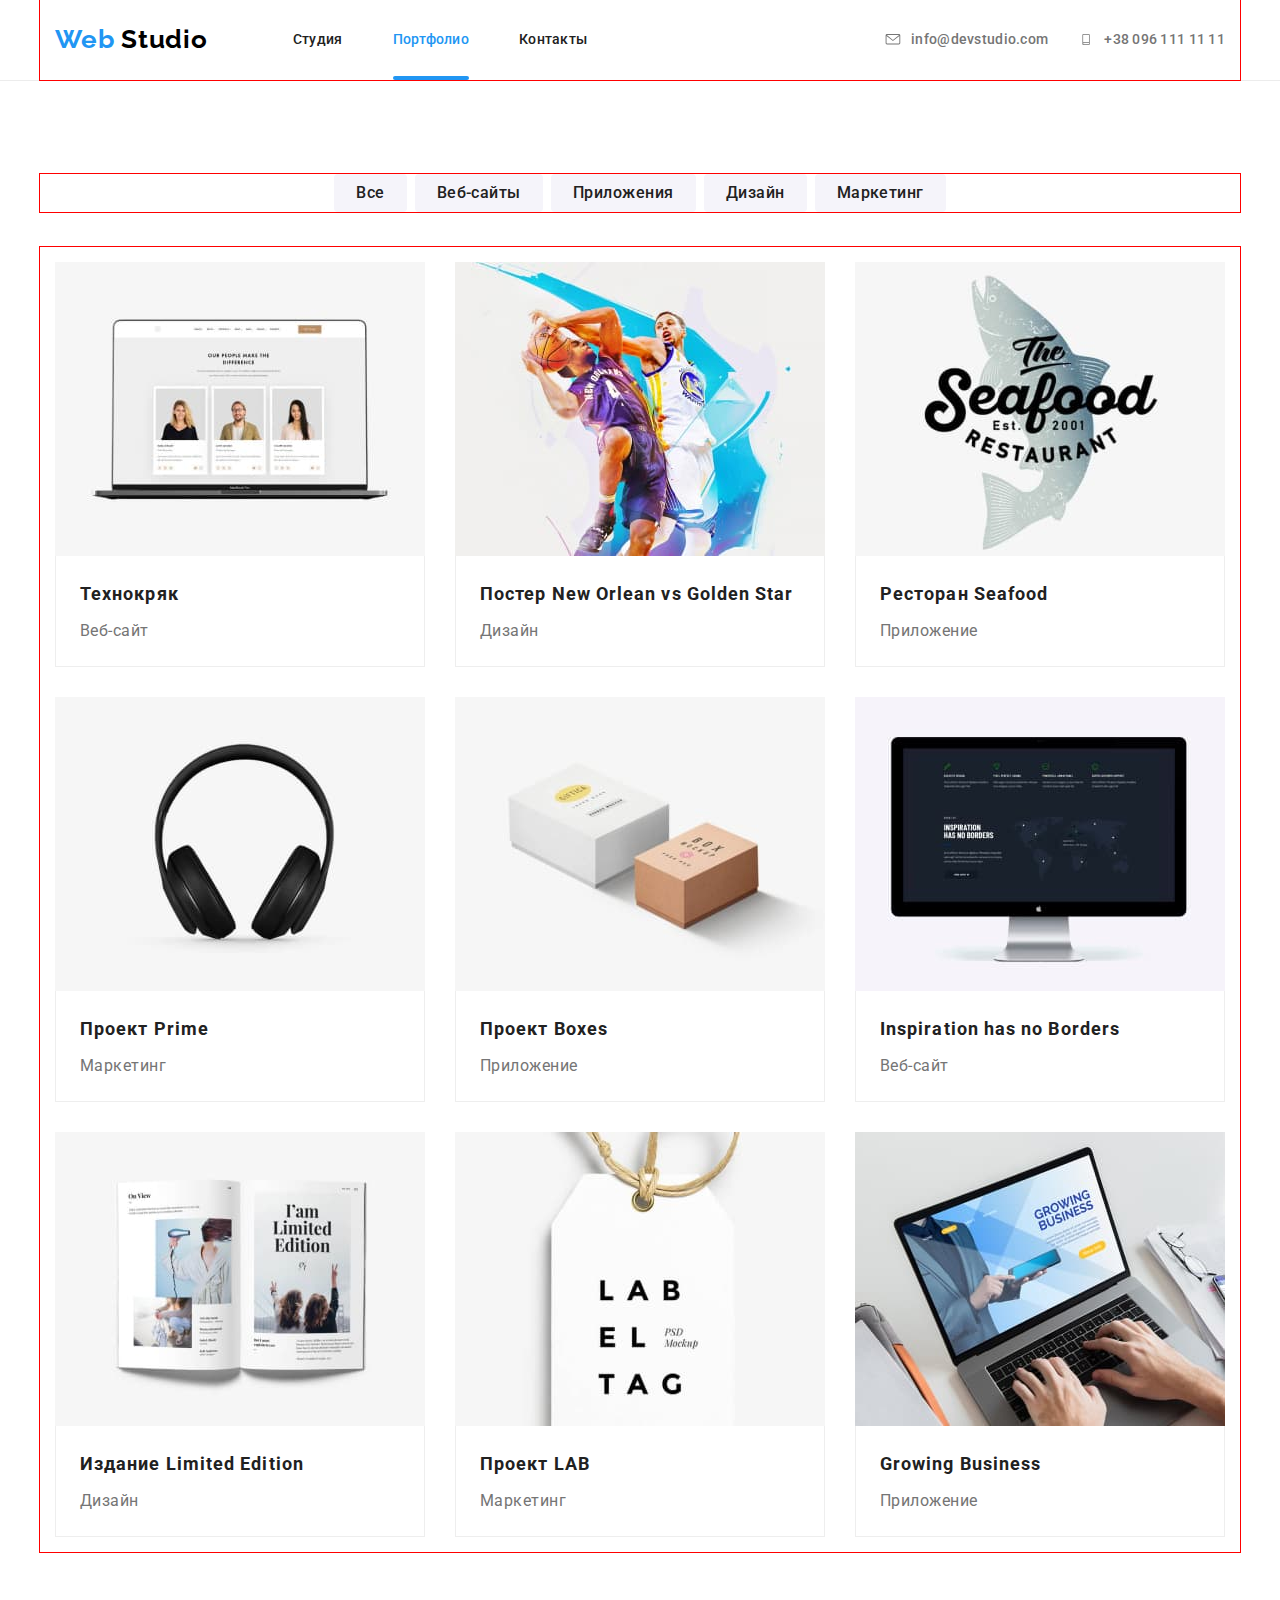
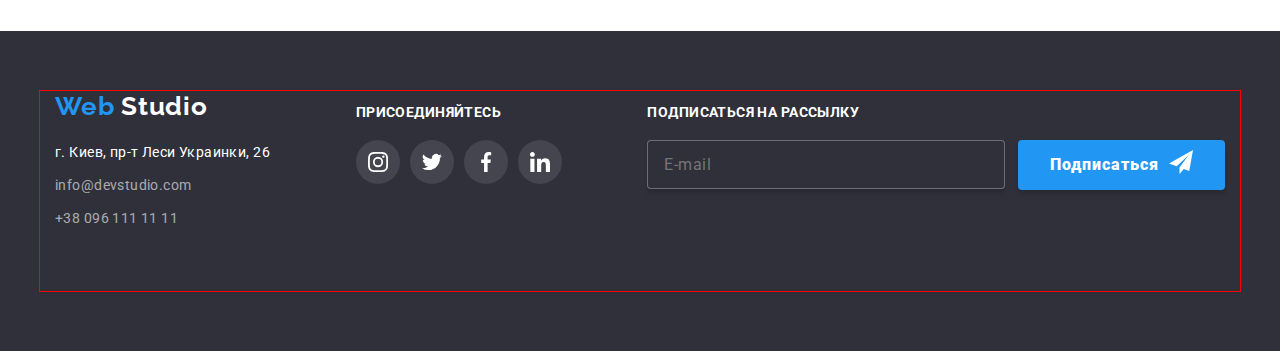
==== commit 7290b7b3: "starts modal media" ====
--- a/portfolio.html
+++ b/portfolio.html
@@ -23,7 +23,7 @@
   
       <ul class="site-auth">
         <li class="site-auth__item">
-          <span class="site-auth__button">
+          <span class="site-auth__button site-auth__button-mail">
             <a href="mailto:info@devstudio.com" class="site-auth__link">
               <svg class="site-auth__icon" width="16" height="11.2">
               <use href="./images/sprite.svg#icon-mail"></use>
@@ -33,7 +33,7 @@
           
         </li>
         <li class="site-auth__item">
-          <span class="site-auth__button">
+          <span class="site-auth__button site-auth__button-tel">
             <a href="tel:+380961111111" class="site-auth__link">
               <svg class="site-auth__icon" width="10" height="14.94">
               <use href="./images/sprite.svg#icon-tel"></use>
--- a/css/main.min.css
+++ b/css/main.min.css
@@ -2,5 +2,5 @@
  Consolas,  'Liberation Mono',  Menlo,- monospace;font-size:1em}small{font-size:80%}sub,sup{font-size:75%;line-height:0;position:relative;vertical-align:baseline}sub{bottom:-0.25em}sup{top:-0.5em}button,input,optgroup,select,textarea{font-family:inherit;font-size:100%;line-height:1.15;margin:0}button,select{text-transform:none}button,[type='button'],[type='reset'],[type='submit']{-webkit-appearance:button}button::-moz-focus-inner,[type='button']::-moz-focus-inner,[type='reset']::-moz-focus-inner,[type='submit']::-moz-focus-inner{border-style:none;padding:0}button:-moz-focusring,[type='button']:-moz-focusring,[type='reset']:-moz-focusring,[type='submit']:-moz-focusring{outline:1px dotted ButtonText}fieldset{padding:0.35em 0.75em 0.625em}legend{padding:0}progress{vertical-align:baseline}[type='number']::-webkit-inner-spin-button,[type='number']::-webkit-outer-spin-button{height:auto}[type='search']{-webkit-appearance:textfield;outline-offset:-2px}[type='search']::-webkit-search-decoration{-webkit-appearance:none}::-webkit-file-upload-button{-webkit-appearance:button;font:inherit}summary{display:list-item}html{-webkit-box-sizing:border-box;box-sizing:border-box}*,*::before,*::after{-webkit-box-sizing:inherit;box-sizing:inherit}body{color:#757575;font-family:Roboto,sans-serif;font-weight:400;font-size:14px;line-height:1.71;margin:0}img{display:block;max-width:100%;height:auto}h1,h2,h3{margin-top:0}.main{background-color:#fff}.site-nav,.site-auth,.advantages__list,.spec__list,.team__list,.icons__list,.customers__list,.footer__icons-list,.filters__list-cover,.examples{list-style:none;padding:0;margin:0}.header__logo,.site-nav__link,.footer__contact,.filters__button{text-decoration:none;cursor:pointer}.advantages__header,.filters__header,.examples-section__header{position:absolute;clip:rect(0 0 0 0);width:1px;height:1px;margin:-1px}.header--positioned,.advantages__container,.specialization__container,.team__container,.customers__container,.footer-flex,.filters__list-cover,.examples__container{padding-left:15px;padding-right:15px;margin-left:auto;margin-right:auto;outline:1px solid red}@media screen and (max-width: 767px){.header--positioned,.advantages__container,.specialization__container,.team__container,.customers__container,.footer-flex,.filters__list-cover,.examples__container{width:480px}}@media screen and (min-width: 768px){.header--positioned,.advantages__container,.specialization__container,.team__container,.customers__container,.footer-flex,.filters__list-cover,.examples__container{width:768px}}@media screen and (min-width: 1200px){.header--positioned,.advantages__container,.specialization__container,.team__container,.customers__container,.footer-flex,.filters__list-cover,.examples__container{width:1200px}}.modal__open-button,.form__send-button,.subscribe__button{display:inline-block;border-radius:4px;padding:10px 32px;min-width:200px;text-align:center;font-weight:700;font-size:16px;line-height:1.87;letter-spacing:0.06em;color:#fff;background-color:#2196F3;-webkit-box-shadow:0px 4px 4px rgba(0,0,0,0.15);box-shadow:0px 4px 4px rgba(0,0,0,0.15);border:none}.filters__button{display:inline-block;border-radius:4px;padding:6px 22px;text-align:center;font-weight:500;font-size:16px;line-height:1.62;letter-spacing:0.03em;color:#212121;background-color:#F5F4FA;-webkit-transition:color 250ms cubic-bezier(0.4, 0, 0.2, 1),background-color 250ms cubic-bezier(0.4, 0, 0.2, 1),-webkit-box-shadow 250ms cubic-bezier(0.4, 0, 0.2, 1);transition:color 250ms cubic-bezier(0.4, 0, 0.2, 1),background-color 250ms cubic-bezier(0.4, 0, 0.2, 1),-webkit-box-shadow 250ms cubic-bezier(0.4, 0, 0.2, 1);transition:color 250ms cubic-bezier(0.4, 0, 0.2, 1),background-color 250ms cubic-bezier(0.4, 0, 0.2, 1),box-shadow 250ms cubic-bezier(0.4, 0, 0.2, 1);transition:color 250ms cubic-bezier(0.4, 0, 0.2, 1),background-color 250ms cubic-bezier(0.4, 0, 0.2, 1),box-shadow 250ms cubic-bezier(0.4, 0, 0.2, 1),-webkit-box-shadow 250ms cubic-bezier(0.4, 0, 0.2, 1)}.filters__button:hover,.filters__button:focus{color:#fff;background-color:#2196F3;-webkit-box-shadow:0px 2px 2px rgba(0,0,0,0.12),0px 1px 2px rgba(0,0,0,0.08),0px 3px 1px rgba(0,0,0,0.1);box-shadow:0px 2px 2px rgba(0,0,0,0.12),0px 1px 2px rgba(0,0,0,0.08),0px 3px 1px rgba(0,0,0,0.1)}.specialization__main-title,.team__main-title,.customers__main-title{font-weight:700;line-height:1.17;text-align:center;letter-spacing:0.03em;color:#212121}@media screen and (max-width: 1199px){.specialization__main-title,.team__main-title,.customers__main-title{margin-bottom:30px;font-size:28px}}@media screen and (min-width: 1200px){.specialization__main-title,.team__main-title,.customers__main-title{margin-bottom:50px;font-size:36px}}@media screen and (max-width: 1199px){.advantages,.team,.customers{padding-top:60px;padding-bottom:60px}}@media screen and (min-width: 1200px){.advantages,.team,.customers{padding-top:94px;padding-bottom:94px}}.header--positioned{display:-webkit-box;display:-ms-flexbox;display:flex;-webkit-box-align:center;-ms-flex-align:center;align-items:center}.header__logo{display:block;font-family:Raleway;font-style:normal;font-weight:700;letter-spacing:0.03em;color:#000}@media screen and (max-width: 767px){.header__logo{padding-top:16px;padding-bottom:16px}}@media screen and (min-width: 768px){.header__logo{padding-top:26px;padding-bottom:25px}}@media screen and (max-width: 1199px){.header__logo{font-size:24px;line-height:1.16}}@media screen and (min-width: 1200px){.header__logo{padding-top:24px;padding-bottom:24px;font-size:26px;line-height:1.19}}.header__logo .web{color:#2196F3}.header__border{border-bottom:1px solid #ECECEC}@media screen and (min-width: 768px){.main-nav{display:-webkit-box;display:-ms-flexbox;display:flex}}.site-nav{display:none}@media screen and (min-width: 768px){.site-nav{display:-webkit-box;display:-ms-flexbox;display:flex;margin-left:81px}}@media screen and (min-width: 1200px){.site-nav{margin-left:85px}}.site-nav__item+.site-nav__item{margin-left:50px}.site-nav__link{display:block;font-weight:500;line-height:1.14;letter-spacing:0.02em;color:#212121;-webkit-transition:color 250ms cubic-bezier(0.4, 0, 0.2, 1);transition:color 250ms cubic-bezier(0.4, 0, 0.2, 1)}.site-nav__link:hover,.site-nav__link:focus{color:#2196F3}@media screen and (min-width: 768px) and (max-width: 1199px){.site-nav__link{padding-top:32px;padding-bottom:32px}}@media screen and (min-width: 1200px){.site-nav__link{padding-top:32px;padding-bottom:32px}}.site-nav__link--current{position:relative;color:#2196F3}.site-nav__link--current::after{position:absolute;content:'';bottom:0;right:0;display:block;width:100%;height:4px;background:#2196F3;border-radius:2px;-webkit-transform:scaleX(1);transform:scaleX(1);-webkit-transform-origin:bottom left;transform-origin:bottom left;-webkit-transition:-webkit-transform 250ms cubic-bezier(0.4, 0, 0.2, 1);transition:-webkit-transform 250ms cubic-bezier(0.4, 0, 0.2, 1);transition:transform 250ms cubic-bezier(0.4, 0, 0.2, 1);transition:transform 250ms cubic-bezier(0.4, 0, 0.2, 1), -webkit-transform 250ms cubic-bezier(0.4, 0, 0.2, 1)}.site-nav__link--current:hover::after{-webkit-transform:scaleX(0);transform:scaleX(0)}.site-auth{margin-left:auto;display:none}@media screen and (min-width: 768px){.site-auth{display:block}}@media screen and (min-width: 1200px){.site-auth{display:-webkit-box;display:-ms-flexbox;display:flex}}@media screen and (min-width: 1200px){.site-auth__item+.site-auth__item{margin-left:30px}}@media screen and (min-width: 768px){.site-auth__button{display:block}}@media screen and (min-width: 1200px){.site-auth__button{display:inline-block;padding-top:32px;padding-bottom:32px}}@media screen and (min-width: 768px) and (max-width: 1199px){.site-auth__button-mail{padding-top:21px;margin-bottom:10px}}@media screen and (min-width: 768px) and (max-width: 1199px){.site-auth__button-tel{padding-bottom:17px}}.site-auth__link{display:-webkit-box;display:-ms-flexbox;display:flex;-webkit-box-align:center;-ms-flex-align:center;align-items:center;text-decoration:none;font-weight:500;line-height:1.14;letter-spacing:0.02em;text-decoration:none;cursor:pointer;color:#757575;-webkit-transition:color 250ms cubic-bezier(0.4, 0, 0.2, 1);transition:color 250ms cubic-bezier(0.4, 0, 0.2, 1)}.site-auth__icon{width:16px;height:11px;margin-right:10px;fill:#757575;-webkit-transition:fill 250ms cubic-bezier(0.4, 0, 0.2, 1);transition:fill 250ms cubic-bezier(0.4, 0, 0.2, 1)}.site-auth__button:hover a,.site-auth__button:focus a{color:#2196F3}.site-auth__button:hover svg,.site-auth__button:focus svg{fill:#2196F3}.hero{text-align:center}.hero__overlay{position:relative;max-width:1600px;margin-left:auto;margin-right:auto;background-image:-webkit-gradient(linear, left top, right top, from(rgba(47,48,58,0.8)), to(rgba(47,48,58,0.8))),url("../images/Header.jpg");background-image:linear-gradient(to right, rgba(47,48,58,0.8), rgba(47,48,58,0.8)),url("../images/Header.jpg");background-repeat:no-repeat;background-position:center;background-size:cover;background-color:#2F303A}@media screen and (max-width: 767px){.hero__overlay{width:480px;height:400px}}@media screen and (min-width: 768px){.hero__overlay{width:768px;height:400px}}@media screen and (min-width: 1200px){.hero__overlay{width:100%;height:600px}}.hero__text{position:absolute;top:50%;left:50%;-webkit-transform:translate(-50%, -50%);transform:translate(-50%, -50%)}.hero__title{margin-top:o;margin-bottom:30px;font-weight:900;letter-spacing:0.06em;text-transform:uppercase;color:#fff}@media screen and (max-width: 767px){.hero__title{width:360px;height:84px}}@media screen and (max-width: 1199px){.hero__title{font-size:26px;line-height:1.62}}@media screen and (min-width: 1200px){.hero__title{font-size:44px;line-height:1.36}}.backdrop{position:fixed;top:0;left:0;width:100%;height:100%;background-color:rgba(0,0,0,0.2);opacity:1;-webkit-transition:opacity 250ms cubic-bezier(0.4, 0, 0.2, 1);transition:opacity 250ms cubic-bezier(0.4, 0, 0.2, 1);z-index:4}.backdrop.is-hidden{opacity:0;pointer-events:none}.backdrop.is-hidden .modal{-webkit-transform:translate(-50%, -50%) scale(0.9);transform:translate(-50%, -50%) scale(0.9);opacity:0}.modal{position:absolute;top:50%;left:50%;width:528px;min-height:581px;background-color:#fff;-webkit-box-shadow:0px 2px 1px rgba(0,0,0,0.2),0px 1px 1px rgba(0,0,0,0.14),0px 1px 3px rgba(0,0,0,0.12);box-shadow:0px 2px 1px rgba(0,0,0,0.2),0px 1px 1px rgba(0,0,0,0.14),0px 1px 3px rgba(0,0,0,0.12);border-radius:4px;-webkit-transform:translate(-50%, -50%) scale(1);transform:translate(-50%, -50%) scale(1);opacity:1;-webkit-transition:opacity 250ms cubic-bezier(0.4, 0, 0.2, 1),-webkit-transform 250ms cubic-bezier(0.4, 0, 0.2, 1);transition:opacity 250ms cubic-bezier(0.4, 0, 0.2, 1),-webkit-transform 250ms cubic-bezier(0.4, 0, 0.2, 1);transition:transform 250ms cubic-bezier(0.4, 0, 0.2, 1),opacity 250ms cubic-bezier(0.4, 0, 0.2, 1);transition:transform 250ms cubic-bezier(0.4, 0, 0.2, 1),opacity 250ms cubic-bezier(0.4, 0, 0.2, 1),-webkit-transform 250ms cubic-bezier(0.4, 0, 0.2, 1)}.modal-closing{position:absolute;top:8px;right:8px;display:-webkit-box;display:-ms-flexbox;display:flex;margin:0;padding:0;width:30px;height:30px;border-radius:50%;border:none;background-color:white;border:1px solid rgba(0,0,0,0.1)}.modal__close-button{position:absolute;margin-right:6px;margin-left:5px;margin-top:6px;margin-bottom:6px;display:block;width:18px;height:18px;fill:#000;-webkit-transition:fill 250ms cubic-bezier(0.4, 0, 0.2, 1);transition:fill 250ms cubic-bezier(0.4, 0, 0.2, 1)}.modal-closing:hover>.modal__close-button,.modal-closing:focus>.modal__close-button{fill:#2196F3}.form{padding:40px}.form__header{margin:0;padding-bottom:30px;font-style:normal;font-weight:700;font-size:20px;line-height:1.15;text-align:center;letter-spacing:0.03em;color:#212121}.form__field{position:relative;display:block;margin-bottom:28px}.form__input{width:100%;padding:12px 16px;padding-left:42px;display:block;border:1px solid rgba(33,33,33,0.2);border-radius:4px}.form__label{position:absolute;top:0;left:42px;-webkit-transform:translateY(50%);transform:translateY(50%);-webkit-transition:color 250ms cubic-bezier(0.4, 0, 0.2, 1),-webkit-transform 250ms cubic-bezier(0.4, 0, 0.2, 1);transition:color 250ms cubic-bezier(0.4, 0, 0.2, 1),-webkit-transform 250ms cubic-bezier(0.4, 0, 0.2, 1);transition:transform 250ms cubic-bezier(0.4, 0, 0.2, 1),color 250ms cubic-bezier(0.4, 0, 0.2, 1);transition:transform 250ms cubic-bezier(0.4, 0, 0.2, 1),color 250ms cubic-bezier(0.4, 0, 0.2, 1),-webkit-transform 250ms cubic-bezier(0.4, 0, 0.2, 1)}.form__field:focus-within>.form__label,.form__input:not(:placeholder-shown)+.form__label{-webkit-transform:translate(-27px, -20px);transform:translate(-27px, -20px);color:#2196F3}textarea{height:120px;margin:0}.textarea__label{position:absolute;top:0;left:16px;-webkit-transform:translateY(50%);transform:translateY(50%);-webkit-transition:color 250ms cubic-bezier(0.4, 0, 0.2, 1),-webkit-transform 250ms cubic-bezier(0.4, 0, 0.2, 1);transition:color 250ms cubic-bezier(0.4, 0, 0.2, 1),-webkit-transform 250ms cubic-bezier(0.4, 0, 0.2, 1);transition:transform 250ms cubic-bezier(0.4, 0, 0.2, 1),color 250ms cubic-bezier(0.4, 0, 0.2, 1);transition:transform 250ms cubic-bezier(0.4, 0, 0.2, 1),color 250ms cubic-bezier(0.4, 0, 0.2, 1),-webkit-transform 250ms cubic-bezier(0.4, 0, 0.2, 1)}.form__field:focus-within>.textarea__label,.form__input:not(:placeholder-shown)+.textarea__label{-webkit-transform:translate(2px, -20px);transform:translate(2px, -20px);color:#2196F3}.form__icon{position:absolute;top:13px;left:16px;width:18px;height:18px;display:inline-block;background-size:cover;-webkit-transition:fill 250ms cubic-bezier(0.4, 0, 0.2, 1);transition:fill 250ms cubic-bezier(0.4, 0, 0.2, 1)}.form__field:focus-within>.form__icon{fill:#2196F3}.policy{display:-webkit-box;display:-ms-flexbox;display:flex;margin-top:20px;margin-bottom:30px;padding-left:13px;-webkit-box-align:center;-ms-flex-align:center;align-items:center}.policy input[type='checkbox']{margin-right:8px}.policy__text{font-size:14px;line-height:1.71;letter-spacing:0.03em;color:#757575}.policy a{color:#2196F3}.checkbox{position:absolute;width:1px;height:1px;margin:-1px;border:0;padding:0;clip:rect(0 0 0 0);overflow:hidden}.check-icon{display:inline-block;width:16px;height:15px;margin-right:8px;border:2px solid #212121;border-radius:4px}.checkbox:checked+.check-icon{background-image:url("../images/icon-check-blue.svg");background-size:cover;background-origin:border-box;border:2px solid transparent}.form__send-button{display:block;margin-left:auto;margin-right:auto}.advantages{background-color:#fff}@media screen and (max-width: 1199px){.advantages{padding-top:60px;padding-bottom:60px}}@media screen and (min-width: 1200px){.advantages{padding-top:94px;padding-bottom:94px}}.advantages__list{position:relative}@media screen and (min-width: 768px){.advantages__list{display:-webkit-box;display:-ms-flexbox;display:flex;-ms-flex-wrap:wrap;flex-wrap:wrap;margin:-15px}}@media screen and (min-width: 1200px){.advantages__list{padding-bottom:0;margin-bottom:0;margin-top:0}}.advantages__title{margin-top:30px;margin-bottom:10px;font-weight:700;font-size:14px;line-height:1.14x;letter-spacing:0.03em;text-transform:uppercase;color:#212121}@media screen and (max-width: 767px){.advantages__title{text-align:center}}@media screen and (min-width: 1200px){.advantages__title{width:270px;display:block}}.advantages__text{margin-top:0;margin-bottom:0;letter-spacing:0.03em}@media screen and (min-width: 1200px){.advantages__text{width:270px;display:block}}@media screen and (min-width: 768px){.advantages__item{width:calc((100% - 60px) / 2);margin:15px}}@media screen and (min-width: 1200px){.advantages__item{width:270px}}@media screen and (max-width: 767px){.advantages__item:not(:last-child){margin-bottom:30px}}.advantages__icon{width:70px;height:70px}.advantages__icon-bcg{display:-webkit-box;display:-ms-flexbox;display:flex;height:120px;margin:0;-webkit-box-pack:center;-ms-flex-pack:center;justify-content:center;-webkit-box-align:center;-ms-flex-align:center;align-items:center;background-color:#F5F4FA;border-radius:4px}@media screen and (max-width: 767px){.advantages__icon-bcg{width:450px}}@media screen and (min-width: 768px){.advantages__icon-bcg{width:354px}}@media screen and (min-width: 1200px){.advantages__icon-bcg{width:270px}}.specialization{padding-bottom:94px;background-color:#fff}@media screen and (max-width: 1199px){.specialization{display:none}}.spec__list{display:-webkit-box;display:-ms-flexbox;display:flex;-ms-flex-wrap:wrap;flex-wrap:wrap}.spec__item{width:calc((100% - 60px) / 3)}.spec__item+.spec__item{margin-left:30px}.spec__overlay{position:relative}.spec__title{position:absolute;bottom:0;right:0;display:block;padding:27px;margin:0;width:100%;height:70px;font-weight:700;font-size:14px;line-height:1.14;letter-spacing:0.03em;text-align:center;text-transform:uppercase;color:#fff;background-color:rgba(47,48,58,0.8)}.team{background-color:#F5F4FA}.team__list{display:-webkit-box;display:-ms-flexbox;display:flex;-ms-flex-wrap:wrap;flex-wrap:wrap;margin:-15px}.team__item{margin:15px;text-align:center;-webkit-box-shadow:0px 2px 1px rgba(0,0,0,0.2),0px 1px 1px rgba(0,0,0,0.14),0px 1px 3px rgba(0,0,0,0.12);box-shadow:0px 2px 1px rgba(0,0,0,0.2),0px 1px 1px rgba(0,0,0,0.14),0px 1px 3px rgba(0,0,0,0.12);background:#fff}@media screen and (max-width: 767px){.team__item{width:450px}.team__item img{width:450px}}@media screen and (min-width: 768px){.team__item{width:calc((100% - 60px) / 2)}.team__item img{width:354px}}@media screen and (min-width: 1199px){.team__item{width:270px}}.team__names{padding-top:30px;margin-bottom:10px;font-weight:500;font-size:16px;line-height:1.19;letter-spacing:0.03em;color:#212121}.team__jobs{margin-top:0;margin-bottom:16px;font-size:16px;line-height:1.19;letter-spacing:0.03em}.icons__list{display:-webkit-box;display:-ms-flexbox;display:flex;-webkit-box-pack:center;-ms-flex-pack:center;justify-content:center;padding-bottom:24px}.icons__list>li+li{margin-left:10px}.team__icon{width:44px;height:44px;fill:#AFB1B8;border-radius:50%;background-color:#fff;-webkit-transition:fill 250ms cubic-bezier(0.4, 0, 0.2, 1),background-color 250ms cubic-bezier(0.4, 0, 0.2, 1);transition:fill 250ms cubic-bezier(0.4, 0, 0.2, 1),background-color 250ms cubic-bezier(0.4, 0, 0.2, 1)}.team__icon:hover,.team__icon:focus{fill:#fff;background-color:#2196F3}.customers{background-color:#fff}.customers__list{display:-webkit-box;display:-ms-flexbox;display:flex;-ms-flex-wrap:wrap;flex-wrap:wrap;-webkit-box-pack:center;-ms-flex-pack:center;justify-content:center;margin:-15px}.customers__item{display:-webkit-box;display:-ms-flexbox;display:flex;height:90px;margin:15px}@media screen and (max-width: 767px){.customers__item{width:calc((100% - 60px) / 2)}}@media screen and (min-width: 768px){.customers__item{width:calc((100% - 90px) / 3)}}@media screen and (min-width: 1200px){.customers__item{display:-webkit-inline-box;display:-ms-inline-flexbox;display:inline-flex;width:170px}}.customers__link{display:-webkit-box;display:-ms-flexbox;display:flex;-webkit-box-pack:center;-ms-flex-pack:center;justify-content:center;-webkit-box-align:center;-ms-flex-align:center;align-items:center;border:1px solid #AFB1B8;border-radius:4px;cursor:pointer;-webkit-transition:border-color 250ms cubic-bezier(0.4, 0, 0.2, 1);transition:border-color 250ms cubic-bezier(0.4, 0, 0.2, 1)}@media screen and (max-width: 767px){.customers__link{width:210px}}@media screen and (min-width: 768px){.customers__link{width:226px}}@media screen and (min-width: 1200px){.customers__link{width:170px}}.customers__link:hover,.customers__link:focus{border-color:#2196F3}.customers__icon{display:-webkit-inline-box;display:-ms-inline-flexbox;display:inline-flex;fill:#AFB1B8;-webkit-transition:fill 250ms cubic-bezier(0.4, 0, 0.2, 1);transition:fill 250ms cubic-bezier(0.4, 0, 0.2, 1)}.customers__link:hover .customers__icon{fill:#2196F3}.footer{padding-top:60px;padding-bottom:60px;background-color:#2F303A}@media screen and (min-width: 768px){.footer-flex{display:-webkit-box;display:-ms-flexbox;display:flex;-ms-flex-pack:distribute;justify-content:space-around;-ms-flex-wrap:wrap;flex-wrap:wrap}}@media screen and (min-width: 1200px){.footer-flex{-webkit-box-pack:justify;-ms-flex-pack:justify;justify-content:space-between}}.footer__logo{display:block;margin-top:0;margin-bottom:20px;font-family:Raleway;font-weight:700;font-style:normal;font-size:24px;line-height:1.17;letter-spacing:0.03em;color:#fff}@media screen and (max-width: 1199px){.footer__logo{text-align:center}}@media screen and (min-width: 1200px){.footer__logo{font-size:26px;line-height:1.18}}.footer__logo .web{color:#2196F3}.address{margin-bottom:60px}.address__name{margin-top:0;margin-bottom:0;font-style:normal;letter-spacing:0.03em;color:#fff}@media screen and (max-width: 767px){.address__name{text-align:center}}.footer__contact{display:block;margin-top:9px;font-style:normal;letter-spacing:0.03em;color:rgba(255,255,255,0.6)}@media screen and (max-width: 1199px){.footer__contact{text-align:center}}.connect__text{margin-bottom:20px;font-weight:700;line-height:1.14;letter-spacing:0.03em;text-transform:uppercase;color:#fff}@media screen and (max-width: 1199px){.connect__text{text-align:center}}.footer__icons-list{display:-webkit-box;display:-ms-flexbox;display:flex;-webkit-box-pack:center;-ms-flex-pack:center;justify-content:center;margin-bottom:60px}.footer__icons-list>li+li{margin-left:10px}.footer__social-icon{width:44px;height:44px;fill:#fff;border-radius:50%;background-color:rgba(255,255,255,0.1);-webkit-transition:fill 250ms cubic-bezier(0.4, 0, 0.2, 1),background-color 250ms cubic-bezier(0.4, 0, 0.2, 1);transition:fill 250ms cubic-bezier(0.4, 0, 0.2, 1),background-color 250ms cubic-bezier(0.4, 0, 0.2, 1)}.footer__social-icon:hover,.footer__social-icon:focus{fill:#fff;background-color:#2196F3}.subscribe__email{height:49px;padding:15px 16px;font-size:16px;line-height:1.87;letter-spacing:0.03em;color:rgba(255,255,255,0.6);border:1px solid rgba(255,255,255,0.3);-webkit-box-shadow:0px 4px 4px rgba(0,0,0,0.15);box-shadow:0px 4px 4px rgba(0,0,0,0.15);border-radius:4px;background-color:#2F303A}@media screen and (max-width: 1199px){.subscribe__email{width:450px;margin-bottom:20px}}@media screen and (min-width: 1200px){.subscribe__email{width:358px;margin-right:10px}}.subscribe__button{position:relative;overflow:hidden}.subscribe__button:hover,.subscribe__button:focus{background-color:palevioletred}@media screen and (max-width: 1199px){.subscribe__button{display:block;margin-left:auto;margin-right:auto}}.btn-text{display:-webkit-inline-box;display:-ms-inline-flexbox;display:inline-flex;font-weight:900;font-family:Roboto;-ms-flex-line-pack:baseline;align-content:baseline;cursor:pointer;overflow:hidden;-webkit-transition:background-color 250ms cubic-bezier(0.4, 0, 0.2, 1);transition:background-color 250ms cubic-bezier(0.4, 0, 0.2, 1)}.btn-text::after{content:'';display:inline-block;margin-left:10px;width:24px;height:24px;-ms-flex-line-pack:center;align-content:center;background-image:url("../images/send.svg");background-size:contain;-webkit-transition:-webkit-transform 250ms cubic-bezier(0.4, 0, 0.2, 1);transition:-webkit-transform 250ms cubic-bezier(0.4, 0, 0.2, 1);transition:transform 250ms cubic-bezier(0.4, 0, 0.2, 1);transition:transform 250ms cubic-bezier(0.4, 0, 0.2, 1), -webkit-transform 250ms cubic-bezier(0.4, 0, 0.2, 1)}.btn-text:hover::after{-webkit-transform:translateY(-35px);transform:translateY(-35px)}.btn-text::before{position:absolute;-webkit-transform:translateY(40px);transform:translateY(40px);right:30px;content:'';display:inline-block;width:24px;height:24px;background-image:url(../images/mail.svg);background-repeat:no-repeat;background-size:contain;fill:#fff;-webkit-transition:-webkit-transform 250ms cubic-bezier(0.4, 0, 0.2, 1);transition:-webkit-transform 250ms cubic-bezier(0.4, 0, 0.2, 1);transition:transform 250ms cubic-bezier(0.4, 0, 0.2, 1);transition:transform 250ms cubic-bezier(0.4, 0, 0.2, 1), -webkit-transform 250ms cubic-bezier(0.4, 0, 0.2, 1)}.btn-text:hover::before{-webkit-transform:translateY(0);transform:translateY(0)}@media screen and (max-width: 767px){.filters{padding-top:60px;padding-bottom:40px}}@media screen and (min-width: 768px){.filters{padding-top:60px;padding-bottom:30px}}@media screen and (min-width: 1200px){.filters{padding-top:93px;padding-bottom:50px}}.filters__list{display:-webkit-box;display:-ms-flexbox;display:flex;-ms-flex-wrap:wrap;flex-wrap:wrap}@media screen and (max-width: 767px){.filters__list{-ms-flex-line-pack:start;align-content:flex-start}}@media screen and (min-width: 768px){.filters__list{-webkit-box-pack:center;-ms-flex-pack:center;justify-content:center}}@media screen and (max-width: 767px){.filters__list-item{margin-right:8px}.filters__list-item:not(:nth-last-child(-n+2)){margin-bottom:15px}}@media screen and (min-width: 768px){.filters__list-item+.filters__list-item{margin-left:8px}}.examples-section{padding-bottom:94px}.examples{display:-webkit-box;display:-ms-flexbox;display:flex;-ms-flex-wrap:wrap;flex-wrap:wrap}.examples__item{width:calc((100% - 60px) / 3)}.examples__item:hover,.examples__item:focus{-webkit-box-shadow:1px 4px 6px rgba(0,0,0,0.16),0px 4px 4px rgba(0,0,0,0.06),0px 1px 1px rgba(0,0,0,0.12);box-shadow:1px 4px 6px rgba(0,0,0,0.16),0px 4px 4px rgba(0,0,0,0.06),0px 1px 1px rgba(0,0,0,0.12)}.examples__item:not(:nth-child(3n)){margin-right:30px}.examples__item:not(:nth-child(-n+3)){margin-bottom:30px}.examples__overlay{position:relative;overflow:hidden}.examples__overlay::before{content:'';position:absolute;display:block;width:100%;height:100%;background:rgba(33,150,243,0.9);z-index:1;opacity:0;-webkit-transform:translateY(100%);transform:translateY(100%);-webkit-transition:-webkit-transform 250ms cubic-bezier(0.4, 0, 0.2, 1);transition:-webkit-transform 250ms cubic-bezier(0.4, 0, 0.2, 1);transition:transform 250ms cubic-bezier(0.4, 0, 0.2, 1);transition:transform 250ms cubic-bezier(0.4, 0, 0.2, 1), -webkit-transform 250ms cubic-bezier(0.4, 0, 0.2, 1)}.examples__item:hover .examples__overlay::before{opacity:1;-webkit-transform:translateY(0);transform:translateY(0)}.examples__overlay-text{position:absolute;display:block;width:322px;height:168px;margin:0;bottom:63px;left:24px;z-index:2;font-style:normal;font-size:18px;line-height:1.55;letter-spacing:0.03em;color:#fff;opacity:0}.examples__item:hover .examples__overlay-text{opacity:1}.examples__card-content{border-bottom:1px solid #eee;border-left:1px solid #eee;border-right:1px solid #eee}.examples__headings{padding-top:20px;margin-bottom:4px;padding-left:24px;padding-right:24px;font-weight:700;font-size:18px;line-height:2;letter-spacing:0.06em;color:#212121}.examples__type{margin-top:0;margin-bottom:0;padding-bottom:20px;padding-left:24px;padding-right:24px;font-style:normal;font-size:16px;line-height:1.87;letter-spacing:0.03em;color:#757575}
+ monospace;font-size:1em}small{font-size:80%}sub,sup{font-size:75%;line-height:0;position:relative;vertical-align:baseline}sub{bottom:-0.25em}sup{top:-0.5em}button,input,optgroup,select,textarea{font-family:inherit;font-size:100%;line-height:1.15;margin:0}button,select{text-transform:none}button,[type='button'],[type='reset'],[type='submit']{-webkit-appearance:button}button::-moz-focus-inner,[type='button']::-moz-focus-inner,[type='reset']::-moz-focus-inner,[type='submit']::-moz-focus-inner{border-style:none;padding:0}button:-moz-focusring,[type='button']:-moz-focusring,[type='reset']:-moz-focusring,[type='submit']:-moz-focusring{outline:1px dotted ButtonText}fieldset{padding:0.35em 0.75em 0.625em}legend{padding:0}progress{vertical-align:baseline}[type='number']::-webkit-inner-spin-button,[type='number']::-webkit-outer-spin-button{height:auto}[type='search']{-webkit-appearance:textfield;outline-offset:-2px}[type='search']::-webkit-search-decoration{-webkit-appearance:none}::-webkit-file-upload-button{-webkit-appearance:button;font:inherit}summary{display:list-item}html{-webkit-box-sizing:border-box;box-sizing:border-box}*,*::before,*::after{-webkit-box-sizing:inherit;box-sizing:inherit}body{color:#757575;font-family:Roboto,sans-serif;font-weight:400;font-size:14px;line-height:1.71;margin:0}img{display:block;max-width:100%;height:auto}h1,h2,h3{margin-top:0}.main{background-color:#fff}.site-nav,.site-auth,.advantages__list,.spec__list,.team__list,.icons__list,.customers__list,.footer__icons-list,.filters__list-cover,.examples{list-style:none;padding:0;margin:0}.header__logo,.site-nav__link,.footer__contact,.filters__button{text-decoration:none;cursor:pointer}.advantages__header,.filters__header,.examples-section__header{position:absolute;clip:rect(0 0 0 0);width:1px;height:1px;margin:-1px}.header--positioned,.advantages__container,.specialization__container,.team__container,.customers__container,.footer-flex,.filters__list-cover,.examples__container{padding-left:15px;padding-right:15px;margin-left:auto;margin-right:auto;outline:1px solid red}@media screen and (max-width: 767px){.header--positioned,.advantages__container,.specialization__container,.team__container,.customers__container,.footer-flex,.filters__list-cover,.examples__container{width:480px}}@media screen and (min-width: 768px){.header--positioned,.advantages__container,.specialization__container,.team__container,.customers__container,.footer-flex,.filters__list-cover,.examples__container{width:768px}}@media screen and (min-width: 1200px){.header--positioned,.advantages__container,.specialization__container,.team__container,.customers__container,.footer-flex,.filters__list-cover,.examples__container{width:1200px}}.modal__open-button,.form__send-button,.subscribe__button{display:inline-block;border-radius:4px;padding:10px 32px;min-width:200px;text-align:center;font-weight:700;font-size:16px;line-height:1.87;letter-spacing:0.06em;color:#fff;background-color:#2196F3;-webkit-box-shadow:0px 4px 4px rgba(0,0,0,0.15);box-shadow:0px 4px 4px rgba(0,0,0,0.15);border:none}.filters__button{display:inline-block;border-radius:4px;padding:6px 22px;text-align:center;font-weight:500;font-size:16px;line-height:1.62;letter-spacing:0.03em;color:#212121;background-color:#F5F4FA;-webkit-transition:color 250ms cubic-bezier(0.4, 0, 0.2, 1),background-color 250ms cubic-bezier(0.4, 0, 0.2, 1),-webkit-box-shadow 250ms cubic-bezier(0.4, 0, 0.2, 1);transition:color 250ms cubic-bezier(0.4, 0, 0.2, 1),background-color 250ms cubic-bezier(0.4, 0, 0.2, 1),-webkit-box-shadow 250ms cubic-bezier(0.4, 0, 0.2, 1);transition:color 250ms cubic-bezier(0.4, 0, 0.2, 1),background-color 250ms cubic-bezier(0.4, 0, 0.2, 1),box-shadow 250ms cubic-bezier(0.4, 0, 0.2, 1);transition:color 250ms cubic-bezier(0.4, 0, 0.2, 1),background-color 250ms cubic-bezier(0.4, 0, 0.2, 1),box-shadow 250ms cubic-bezier(0.4, 0, 0.2, 1),-webkit-box-shadow 250ms cubic-bezier(0.4, 0, 0.2, 1)}.filters__button:hover,.filters__button:focus{color:#fff;background-color:#2196F3;-webkit-box-shadow:0px 2px 2px rgba(0,0,0,0.12),0px 1px 2px rgba(0,0,0,0.08),0px 3px 1px rgba(0,0,0,0.1);box-shadow:0px 2px 2px rgba(0,0,0,0.12),0px 1px 2px rgba(0,0,0,0.08),0px 3px 1px rgba(0,0,0,0.1)}.specialization__main-title,.team__main-title,.customers__main-title{font-weight:700;line-height:1.17;text-align:center;letter-spacing:0.03em;color:#212121}@media screen and (max-width: 1199px){.specialization__main-title,.team__main-title,.customers__main-title{margin-bottom:30px;font-size:28px}}@media screen and (min-width: 1200px){.specialization__main-title,.team__main-title,.customers__main-title{margin-bottom:50px;font-size:36px}}@media screen and (max-width: 1199px){.advantages,.team,.customers{padding-top:60px;padding-bottom:60px}}@media screen and (min-width: 1200px){.advantages,.team,.customers{padding-top:94px;padding-bottom:94px}}.header--positioned{display:-webkit-box;display:-ms-flexbox;display:flex;-webkit-box-align:center;-ms-flex-align:center;align-items:center}.header__logo{display:block;font-family:Raleway;font-style:normal;font-weight:700;letter-spacing:0.03em;color:#000}@media screen and (max-width: 767px){.header__logo{padding-top:16px;padding-bottom:16px}}@media screen and (min-width: 768px){.header__logo{padding-top:26px;padding-bottom:25px}}@media screen and (max-width: 1199px){.header__logo{font-size:24px;line-height:1.16}}@media screen and (min-width: 1200px){.header__logo{padding-top:24px;padding-bottom:24px;font-size:26px;line-height:1.19}}.header__logo .web{color:#2196F3}.header__border{border-bottom:1px solid #ECECEC}@media screen and (min-width: 768px){.main-nav{display:-webkit-box;display:-ms-flexbox;display:flex}}.site-nav{display:none}@media screen and (min-width: 768px){.site-nav{display:-webkit-box;display:-ms-flexbox;display:flex;margin-left:81px}}@media screen and (min-width: 1200px){.site-nav{margin-left:85px}}.site-nav__item+.site-nav__item{margin-left:50px}.site-nav__link{display:block;font-weight:500;line-height:1.14;letter-spacing:0.02em;color:#212121;-webkit-transition:color 250ms cubic-bezier(0.4, 0, 0.2, 1);transition:color 250ms cubic-bezier(0.4, 0, 0.2, 1)}.site-nav__link:hover,.site-nav__link:focus{color:#2196F3}@media screen and (min-width: 768px) and (max-width: 1199px){.site-nav__link{padding-top:32px;padding-bottom:32px}}@media screen and (min-width: 1200px){.site-nav__link{padding-top:32px;padding-bottom:32px}}.site-nav__link--current{position:relative;color:#2196F3}.site-nav__link--current::after{position:absolute;content:'';bottom:0;right:0;display:block;width:100%;height:4px;background:#2196F3;border-radius:2px;-webkit-transform:scaleX(1);transform:scaleX(1);-webkit-transform-origin:bottom left;transform-origin:bottom left;-webkit-transition:-webkit-transform 250ms cubic-bezier(0.4, 0, 0.2, 1);transition:-webkit-transform 250ms cubic-bezier(0.4, 0, 0.2, 1);transition:transform 250ms cubic-bezier(0.4, 0, 0.2, 1);transition:transform 250ms cubic-bezier(0.4, 0, 0.2, 1), -webkit-transform 250ms cubic-bezier(0.4, 0, 0.2, 1)}.site-nav__link--current:hover::after{-webkit-transform:scaleX(0);transform:scaleX(0)}.site-auth{margin-left:auto;display:none}@media screen and (min-width: 768px){.site-auth{display:block}}@media screen and (min-width: 1200px){.site-auth{display:-webkit-box;display:-ms-flexbox;display:flex}}@media screen and (min-width: 1200px){.site-auth__item+.site-auth__item{margin-left:30px}}@media screen and (min-width: 768px){.site-auth__button{display:block}}@media screen and (min-width: 1200px){.site-auth__button{display:inline-block;padding-top:32px;padding-bottom:32px}}@media screen and (min-width: 768px) and (max-width: 1199px){.site-auth__button-mail{padding-top:21px;margin-bottom:10px}}@media screen and (min-width: 768px) and (max-width: 1199px){.site-auth__button-tel{padding-bottom:17px}}.site-auth__link{display:-webkit-box;display:-ms-flexbox;display:flex;-webkit-box-align:center;-ms-flex-align:center;align-items:center;text-decoration:none;font-weight:500;line-height:1.14;letter-spacing:0.02em;text-decoration:none;cursor:pointer;color:#757575;-webkit-transition:color 250ms cubic-bezier(0.4, 0, 0.2, 1);transition:color 250ms cubic-bezier(0.4, 0, 0.2, 1)}.site-auth__icon{width:16px;height:11px;margin-right:10px;fill:#757575;-webkit-transition:fill 250ms cubic-bezier(0.4, 0, 0.2, 1);transition:fill 250ms cubic-bezier(0.4, 0, 0.2, 1)}.site-auth__button:hover a,.site-auth__button:focus a{color:#2196F3}.site-auth__button:hover svg,.site-auth__button:focus svg{fill:#2196F3}.hero{text-align:center}.hero__overlay{position:relative;max-width:1600px;margin-left:auto;margin-right:auto;background-image:-webkit-gradient(linear, left top, right top, from(rgba(47,48,58,0.8)), to(rgba(47,48,58,0.8))),url("../images/Header.jpg");background-image:linear-gradient(to right, rgba(47,48,58,0.8), rgba(47,48,58,0.8)),url("../images/Header.jpg");background-repeat:no-repeat;background-position:center;background-size:cover;background-color:#2F303A}@media screen and (max-width: 767px){.hero__overlay{width:480px;height:400px}}@media screen and (min-width: 768px){.hero__overlay{width:768px;height:400px}}@media screen and (min-width: 1200px){.hero__overlay{width:100%;height:600px}}.hero__text{position:absolute;top:50%;left:50%;-webkit-transform:translate(-50%, -50%);transform:translate(-50%, -50%)}.hero__title{margin-top:o;margin-bottom:30px;font-weight:900;letter-spacing:0.06em;text-transform:uppercase;color:#fff}@media screen and (max-width: 767px){.hero__title{width:360px;height:84px}}@media screen and (max-width: 1199px){.hero__title{font-size:26px;line-height:1.62}}@media screen and (min-width: 1200px){.hero__title{font-size:44px;line-height:1.36}}.backdrop{position:fixed;top:0;left:0;width:100%;height:100%;background-color:rgba(0,0,0,0.2);opacity:1;-webkit-transition:opacity 250ms cubic-bezier(0.4, 0, 0.2, 1);transition:opacity 250ms cubic-bezier(0.4, 0, 0.2, 1);z-index:4;padding-top:93px;padding-bottom:94px;padding-left:15px;padding-right:15px;overflow-y:scroll}.backdrop.is-hidden{opacity:0;pointer-events:none}.backdrop.is-hidden .modal{-webkit-transform:translate(-50%, -50%) scale(0.9);transform:translate(-50%, -50%) scale(0.9);opacity:0}.modal{position:absolute;top:50%;left:50%;width:528px;min-height:581px;background-color:#fff;-webkit-box-shadow:0px 2px 1px rgba(0,0,0,0.2),0px 1px 1px rgba(0,0,0,0.14),0px 1px 3px rgba(0,0,0,0.12);box-shadow:0px 2px 1px rgba(0,0,0,0.2),0px 1px 1px rgba(0,0,0,0.14),0px 1px 3px rgba(0,0,0,0.12);border-radius:4px;-webkit-transform:translate(-50%, -50%) scale(1);transform:translate(-50%, -50%) scale(1);opacity:1;z-index:5;-webkit-transition:opacity 250ms cubic-bezier(0.4, 0, 0.2, 1),-webkit-transform 250ms cubic-bezier(0.4, 0, 0.2, 1);transition:opacity 250ms cubic-bezier(0.4, 0, 0.2, 1),-webkit-transform 250ms cubic-bezier(0.4, 0, 0.2, 1);transition:transform 250ms cubic-bezier(0.4, 0, 0.2, 1),opacity 250ms cubic-bezier(0.4, 0, 0.2, 1);transition:transform 250ms cubic-bezier(0.4, 0, 0.2, 1),opacity 250ms cubic-bezier(0.4, 0, 0.2, 1),-webkit-transform 250ms cubic-bezier(0.4, 0, 0.2, 1)}.modal-closing{position:absolute;top:8px;right:8px;display:-webkit-box;display:-ms-flexbox;display:flex;margin:0;padding:0;width:30px;height:30px;border-radius:50%;border:none;background-color:white;border:1px solid rgba(0,0,0,0.1)}.modal__close-button{position:absolute;margin-right:6px;margin-left:5px;margin-top:6px;margin-bottom:6px;display:block;width:18px;height:18px;fill:#000;-webkit-transition:fill 250ms cubic-bezier(0.4, 0, 0.2, 1);transition:fill 250ms cubic-bezier(0.4, 0, 0.2, 1)}.modal-closing:hover>.modal__close-button,.modal-closing:focus>.modal__close-button{fill:#2196F3}.form{padding:40px}.form__header{margin:0;padding-bottom:30px;font-style:normal;font-weight:700;font-size:20px;line-height:1.15;text-align:center;letter-spacing:0.03em;color:#212121}.form__field{position:relative;display:block;margin-bottom:28px}.form__input{width:100%;padding:12px 16px;padding-left:42px;display:block;border:1px solid rgba(33,33,33,0.2);border-radius:4px}.form__label{position:absolute;top:0;left:42px;-webkit-transform:translateY(50%);transform:translateY(50%);-webkit-transition:color 250ms cubic-bezier(0.4, 0, 0.2, 1),-webkit-transform 250ms cubic-bezier(0.4, 0, 0.2, 1);transition:color 250ms cubic-bezier(0.4, 0, 0.2, 1),-webkit-transform 250ms cubic-bezier(0.4, 0, 0.2, 1);transition:transform 250ms cubic-bezier(0.4, 0, 0.2, 1),color 250ms cubic-bezier(0.4, 0, 0.2, 1);transition:transform 250ms cubic-bezier(0.4, 0, 0.2, 1),color 250ms cubic-bezier(0.4, 0, 0.2, 1),-webkit-transform 250ms cubic-bezier(0.4, 0, 0.2, 1)}.form__field:focus-within>.form__label,.form__input:not(:placeholder-shown)+.form__label{-webkit-transform:translate(-27px, -20px);transform:translate(-27px, -20px);color:#2196F3}textarea{height:120px;margin:0}.textarea__label{position:absolute;top:0;left:16px;-webkit-transform:translateY(50%);transform:translateY(50%);-webkit-transition:color 250ms cubic-bezier(0.4, 0, 0.2, 1),-webkit-transform 250ms cubic-bezier(0.4, 0, 0.2, 1);transition:color 250ms cubic-bezier(0.4, 0, 0.2, 1),-webkit-transform 250ms cubic-bezier(0.4, 0, 0.2, 1);transition:transform 250ms cubic-bezier(0.4, 0, 0.2, 1),color 250ms cubic-bezier(0.4, 0, 0.2, 1);transition:transform 250ms cubic-bezier(0.4, 0, 0.2, 1),color 250ms cubic-bezier(0.4, 0, 0.2, 1),-webkit-transform 250ms cubic-bezier(0.4, 0, 0.2, 1)}.form__field:focus-within>.textarea__label,.form__input:not(:placeholder-shown)+.textarea__label{-webkit-transform:translate(2px, -20px);transform:translate(2px, -20px);color:#2196F3}.form__icon{position:absolute;top:13px;left:16px;width:18px;height:18px;display:inline-block;background-size:cover;-webkit-transition:fill 250ms cubic-bezier(0.4, 0, 0.2, 1);transition:fill 250ms cubic-bezier(0.4, 0, 0.2, 1)}.form__field:focus-within>.form__icon{fill:#2196F3}.policy{display:-webkit-box;display:-ms-flexbox;display:flex;margin-top:20px;margin-bottom:30px;padding-left:13px;-webkit-box-align:center;-ms-flex-align:center;align-items:center}.policy input[type='checkbox']{margin-right:8px}.policy__text{font-size:14px;line-height:1.71;letter-spacing:0.03em;color:#757575}.policy a{color:#2196F3}.checkbox{position:absolute;width:1px;height:1px;margin:-1px;border:0;padding:0;clip:rect(0 0 0 0);overflow:hidden}.check-icon{display:inline-block;width:16px;height:15px;margin-right:8px;border:2px solid #212121;border-radius:4px}.checkbox:checked+.check-icon{background-image:url("../images/icon-check-blue.svg");background-size:cover;background-origin:border-box;border:2px solid transparent}.form__send-button{display:block;margin-left:auto;margin-right:auto}.advantages{background-color:#fff}@media screen and (max-width: 1199px){.advantages{padding-top:60px;padding-bottom:60px}}@media screen and (min-width: 1200px){.advantages{padding-top:94px;padding-bottom:94px}}.advantages__list{position:relative}@media screen and (min-width: 768px){.advantages__list{display:-webkit-box;display:-ms-flexbox;display:flex;-ms-flex-wrap:wrap;flex-wrap:wrap;margin:-15px}}@media screen and (min-width: 1200px){.advantages__list{padding-bottom:0;margin-bottom:0;margin-top:0}}.advantages__title{margin-top:30px;margin-bottom:10px;font-weight:700;font-size:14px;line-height:1.14x;letter-spacing:0.03em;text-transform:uppercase;color:#212121}@media screen and (max-width: 767px){.advantages__title{text-align:center}}@media screen and (min-width: 1200px){.advantages__title{width:270px;display:block}}.advantages__text{margin-top:0;margin-bottom:0;letter-spacing:0.03em}@media screen and (min-width: 1200px){.advantages__text{width:270px;display:block}}@media screen and (min-width: 768px){.advantages__item{width:calc((100% - 60px) / 2);margin:15px}}@media screen and (min-width: 1200px){.advantages__item{width:270px}}@media screen and (max-width: 767px){.advantages__item:not(:last-child){margin-bottom:30px}}.advantages__icon{width:70px;height:70px}.advantages__icon-bcg{display:-webkit-box;display:-ms-flexbox;display:flex;height:120px;margin:0;-webkit-box-pack:center;-ms-flex-pack:center;justify-content:center;-webkit-box-align:center;-ms-flex-align:center;align-items:center;background-color:#F5F4FA;border-radius:4px}@media screen and (max-width: 767px){.advantages__icon-bcg{width:450px}}@media screen and (min-width: 768px){.advantages__icon-bcg{width:354px}}@media screen and (min-width: 1200px){.advantages__icon-bcg{width:270px}}.specialization{padding-bottom:94px;background-color:#fff}@media screen and (max-width: 1199px){.specialization{display:none}}.spec__list{display:-webkit-box;display:-ms-flexbox;display:flex;-ms-flex-wrap:wrap;flex-wrap:wrap}.spec__item{width:calc((100% - 60px) / 3)}.spec__item+.spec__item{margin-left:30px}.spec__overlay{position:relative}.spec__title{position:absolute;bottom:0;right:0;display:block;padding:27px;margin:0;width:100%;height:70px;font-weight:700;font-size:14px;line-height:1.14;letter-spacing:0.03em;text-align:center;text-transform:uppercase;color:#fff;background-color:rgba(47,48,58,0.8)}.team{background-color:#F5F4FA}.team__list{display:-webkit-box;display:-ms-flexbox;display:flex;-ms-flex-wrap:wrap;flex-wrap:wrap;margin:-15px}.team__item{margin:15px;text-align:center;-webkit-box-shadow:0px 2px 1px rgba(0,0,0,0.2),0px 1px 1px rgba(0,0,0,0.14),0px 1px 3px rgba(0,0,0,0.12);box-shadow:0px 2px 1px rgba(0,0,0,0.2),0px 1px 1px rgba(0,0,0,0.14),0px 1px 3px rgba(0,0,0,0.12);background:#fff}@media screen and (max-width: 767px){.team__item{width:450px}.team__item img{width:450px}}@media screen and (min-width: 768px){.team__item{width:calc((100% - 60px) / 2)}.team__item img{width:354px}}@media screen and (min-width: 1199px){.team__item{width:270px}}.team__names{padding-top:30px;margin-bottom:10px;font-weight:500;font-size:16px;line-height:1.19;letter-spacing:0.03em;color:#212121}.team__jobs{margin-top:0;margin-bottom:16px;font-size:16px;line-height:1.19;letter-spacing:0.03em}.icons__list{display:-webkit-box;display:-ms-flexbox;display:flex;-webkit-box-pack:center;-ms-flex-pack:center;justify-content:center;padding-bottom:24px}.icons__list>li+li{margin-left:10px}.team__icon{width:44px;height:44px;fill:#AFB1B8;border-radius:50%;background-color:#fff;-webkit-transition:fill 250ms cubic-bezier(0.4, 0, 0.2, 1),background-color 250ms cubic-bezier(0.4, 0, 0.2, 1);transition:fill 250ms cubic-bezier(0.4, 0, 0.2, 1),background-color 250ms cubic-bezier(0.4, 0, 0.2, 1)}.team__icon:hover,.team__icon:focus{fill:#fff;background-color:#2196F3}.customers{background-color:#fff}.customers__list{display:-webkit-box;display:-ms-flexbox;display:flex;-ms-flex-wrap:wrap;flex-wrap:wrap;-webkit-box-pack:center;-ms-flex-pack:center;justify-content:center;margin:-15px}.customers__item{display:-webkit-box;display:-ms-flexbox;display:flex;height:90px;margin:15px}@media screen and (max-width: 767px){.customers__item{width:calc((100% - 60px) / 2)}}@media screen and (min-width: 768px){.customers__item{width:calc((100% - 90px) / 3)}}@media screen and (min-width: 1200px){.customers__item{display:-webkit-inline-box;display:-ms-inline-flexbox;display:inline-flex;width:170px}}.customers__link{display:-webkit-box;display:-ms-flexbox;display:flex;-webkit-box-pack:center;-ms-flex-pack:center;justify-content:center;-webkit-box-align:center;-ms-flex-align:center;align-items:center;border:1px solid #AFB1B8;border-radius:4px;cursor:pointer;-webkit-transition:border-color 250ms cubic-bezier(0.4, 0, 0.2, 1);transition:border-color 250ms cubic-bezier(0.4, 0, 0.2, 1)}@media screen and (max-width: 767px){.customers__link{width:210px}}@media screen and (min-width: 768px){.customers__link{width:226px}}@media screen and (min-width: 1200px){.customers__link{width:170px}}.customers__link:hover,.customers__link:focus{border-color:#2196F3}.customers__icon{display:-webkit-inline-box;display:-ms-inline-flexbox;display:inline-flex;fill:#AFB1B8;-webkit-transition:fill 250ms cubic-bezier(0.4, 0, 0.2, 1);transition:fill 250ms cubic-bezier(0.4, 0, 0.2, 1)}.customers__link:hover .customers__icon{fill:#2196F3}.footer{padding-top:60px;padding-bottom:60px;background-color:#2F303A}@media screen and (min-width: 768px){.footer-flex{display:-webkit-box;display:-ms-flexbox;display:flex;-ms-flex-pack:distribute;justify-content:space-around;-ms-flex-wrap:wrap;flex-wrap:wrap}}@media screen and (min-width: 1200px){.footer-flex{-webkit-box-pack:justify;-ms-flex-pack:justify;justify-content:space-between}}.footer__logo{display:block;margin-top:0;margin-bottom:20px;font-family:Raleway;font-weight:700;font-style:normal;font-size:24px;line-height:1.17;letter-spacing:0.03em;color:#fff}@media screen and (max-width: 1199px){.footer__logo{text-align:center}}@media screen and (min-width: 1200px){.footer__logo{font-size:26px;line-height:1.18}}.footer__logo .web{color:#2196F3}.address{margin-bottom:60px}.address__name{margin-top:0;margin-bottom:0;font-style:normal;letter-spacing:0.03em;color:#fff}@media screen and (max-width: 767px){.address__name{text-align:center}}.footer__contact{display:block;margin-top:9px;font-style:normal;letter-spacing:0.03em;color:rgba(255,255,255,0.6)}@media screen and (max-width: 1199px){.footer__contact{text-align:center}}.connect__text{margin-bottom:20px;font-weight:700;line-height:1.14;letter-spacing:0.03em;text-transform:uppercase;color:#fff}@media screen and (max-width: 1199px){.connect__text{text-align:center}}.footer__icons-list{display:-webkit-box;display:-ms-flexbox;display:flex;-webkit-box-pack:center;-ms-flex-pack:center;justify-content:center;margin-bottom:60px}.footer__icons-list>li+li{margin-left:10px}.footer__social-icon{width:44px;height:44px;fill:#fff;border-radius:50%;background-color:rgba(255,255,255,0.1);-webkit-transition:fill 250ms cubic-bezier(0.4, 0, 0.2, 1),background-color 250ms cubic-bezier(0.4, 0, 0.2, 1);transition:fill 250ms cubic-bezier(0.4, 0, 0.2, 1),background-color 250ms cubic-bezier(0.4, 0, 0.2, 1)}.footer__social-icon:hover,.footer__social-icon:focus{fill:#fff;background-color:#2196F3}.subscribe__email{height:49px;padding:15px 16px;font-size:16px;line-height:1.87;letter-spacing:0.03em;color:rgba(255,255,255,0.6);border:1px solid rgba(255,255,255,0.3);-webkit-box-shadow:0px 4px 4px rgba(0,0,0,0.15);box-shadow:0px 4px 4px rgba(0,0,0,0.15);border-radius:4px;background-color:#2F303A}@media screen and (max-width: 1199px){.subscribe__email{width:450px;margin-bottom:20px}}@media screen and (min-width: 1200px){.subscribe__email{width:358px;margin-right:10px}}.subscribe__button{position:relative;overflow:hidden}.subscribe__button:hover,.subscribe__button:focus{background-color:palevioletred}@media screen and (max-width: 1199px){.subscribe__button{display:block;margin-left:auto;margin-right:auto}}.btn-text{display:-webkit-inline-box;display:-ms-inline-flexbox;display:inline-flex;font-weight:900;font-family:Roboto;-ms-flex-line-pack:baseline;align-content:baseline;cursor:pointer;overflow:hidden;-webkit-transition:background-color 250ms cubic-bezier(0.4, 0, 0.2, 1);transition:background-color 250ms cubic-bezier(0.4, 0, 0.2, 1)}.btn-text::after{content:'';display:inline-block;margin-left:10px;width:24px;height:24px;-ms-flex-line-pack:center;align-content:center;background-image:url("../images/send.svg");background-size:contain;-webkit-transition:-webkit-transform 250ms cubic-bezier(0.4, 0, 0.2, 1);transition:-webkit-transform 250ms cubic-bezier(0.4, 0, 0.2, 1);transition:transform 250ms cubic-bezier(0.4, 0, 0.2, 1);transition:transform 250ms cubic-bezier(0.4, 0, 0.2, 1), -webkit-transform 250ms cubic-bezier(0.4, 0, 0.2, 1)}.btn-text:hover::after{-webkit-transform:translateY(-35px);transform:translateY(-35px)}.btn-text::before{position:absolute;-webkit-transform:translateY(40px);transform:translateY(40px);right:30px;content:'';display:inline-block;width:24px;height:24px;background-image:url(../images/mail.svg);background-repeat:no-repeat;background-size:contain;fill:#fff;-webkit-transition:-webkit-transform 250ms cubic-bezier(0.4, 0, 0.2, 1);transition:-webkit-transform 250ms cubic-bezier(0.4, 0, 0.2, 1);transition:transform 250ms cubic-bezier(0.4, 0, 0.2, 1);transition:transform 250ms cubic-bezier(0.4, 0, 0.2, 1), -webkit-transform 250ms cubic-bezier(0.4, 0, 0.2, 1)}.btn-text:hover::before{-webkit-transform:translateY(0);transform:translateY(0)}@media screen and (max-width: 767px){.filters{padding-top:60px;padding-bottom:40px}}@media screen and (min-width: 768px){.filters{padding-top:60px;padding-bottom:30px}}@media screen and (min-width: 1200px){.filters{padding-top:93px;padding-bottom:50px}}.filters__list{display:-webkit-box;display:-ms-flexbox;display:flex;-ms-flex-wrap:wrap;flex-wrap:wrap}@media screen and (max-width: 767px){.filters__list{-ms-flex-line-pack:start;align-content:flex-start}}@media screen and (min-width: 768px){.filters__list{-webkit-box-pack:center;-ms-flex-pack:center;justify-content:center}}@media screen and (max-width: 767px){.filters__list-item{margin-right:8px}.filters__list-item:not(:nth-last-child(-n+2)){margin-bottom:15px}}@media screen and (min-width: 768px){.filters__list-item+.filters__list-item{margin-left:8px}}@media screen and (max-width: 1199px){.examples-section{padding-bottom:60px}}@media screen and (min-width: 1200px){.examples-section{padding-bottom:94px}}.examples{display:-webkit-box;display:-ms-flexbox;display:flex;-ms-flex-wrap:wrap;flex-wrap:wrap;margin:-15px}.examples__item{margin:15px}@media screen and (max-width: 767px){.examples__item{width:450px}.examples__item img{width:450px}}@media screen and (min-width: 767px){.examples__item{width:calc((100% - 60px) / 2)}.examples__item img{width:354px}}@media screen and (min-width: 1200px){.examples__item{width:calc((100% - 90px) / 3)}.examples__item img{width:370px}}.examples__item:hover,.examples__item:focus{-webkit-box-shadow:1px 4px 6px rgba(0,0,0,0.16),0px 4px 4px rgba(0,0,0,0.06),0px 1px 1px rgba(0,0,0,0.12);box-shadow:1px 4px 6px rgba(0,0,0,0.16),0px 4px 4px rgba(0,0,0,0.06),0px 1px 1px rgba(0,0,0,0.12)}.examples__overlay{position:relative;overflow:hidden}.examples__overlay::before{content:'';position:absolute;display:block;width:100%;height:100%;background:rgba(33,150,243,0.9);z-index:1;opacity:0;-webkit-transform:translateY(100%);transform:translateY(100%);-webkit-transition:-webkit-transform 250ms cubic-bezier(0.4, 0, 0.2, 1);transition:-webkit-transform 250ms cubic-bezier(0.4, 0, 0.2, 1);transition:transform 250ms cubic-bezier(0.4, 0, 0.2, 1);transition:transform 250ms cubic-bezier(0.4, 0, 0.2, 1), -webkit-transform 250ms cubic-bezier(0.4, 0, 0.2, 1)}.examples__item:hover .examples__overlay::before{opacity:1;-webkit-transform:translateY(0);transform:translateY(0)}.examples__overlay-text{position:absolute;display:block;width:322px;height:168px;margin:0;bottom:63px;left:24px;z-index:2;font-style:normal;font-size:18px;line-height:1.55;letter-spacing:0.03em;color:#fff;opacity:0}.examples__item:hover .examples__overlay-text{opacity:1}.examples__card-content{border-bottom:1px solid #eee;border-left:1px solid #eee;border-right:1px solid #eee;display:block}.examples__headings{padding-top:20px;margin-bottom:4px;padding-left:24px;padding-right:24px;font-weight:700;font-size:18px;line-height:2;letter-spacing:0.06em;text-overflow:ellipsis;overflow:hidden;color:#212121}@media screen and (min-width: 768px) and (max-width: 1199px){.examples__headings{width:350px;white-space:nowrap;text-overflow:ellipsis}}.examples__type{margin-top:0;margin-bottom:0;padding-bottom:20px;padding-left:24px;padding-right:24px;font-style:normal;font-size:16px;line-height:1.87;letter-spacing:0.03em;color:#757575}
 /*# sourceMappingURL=main.min.css.map */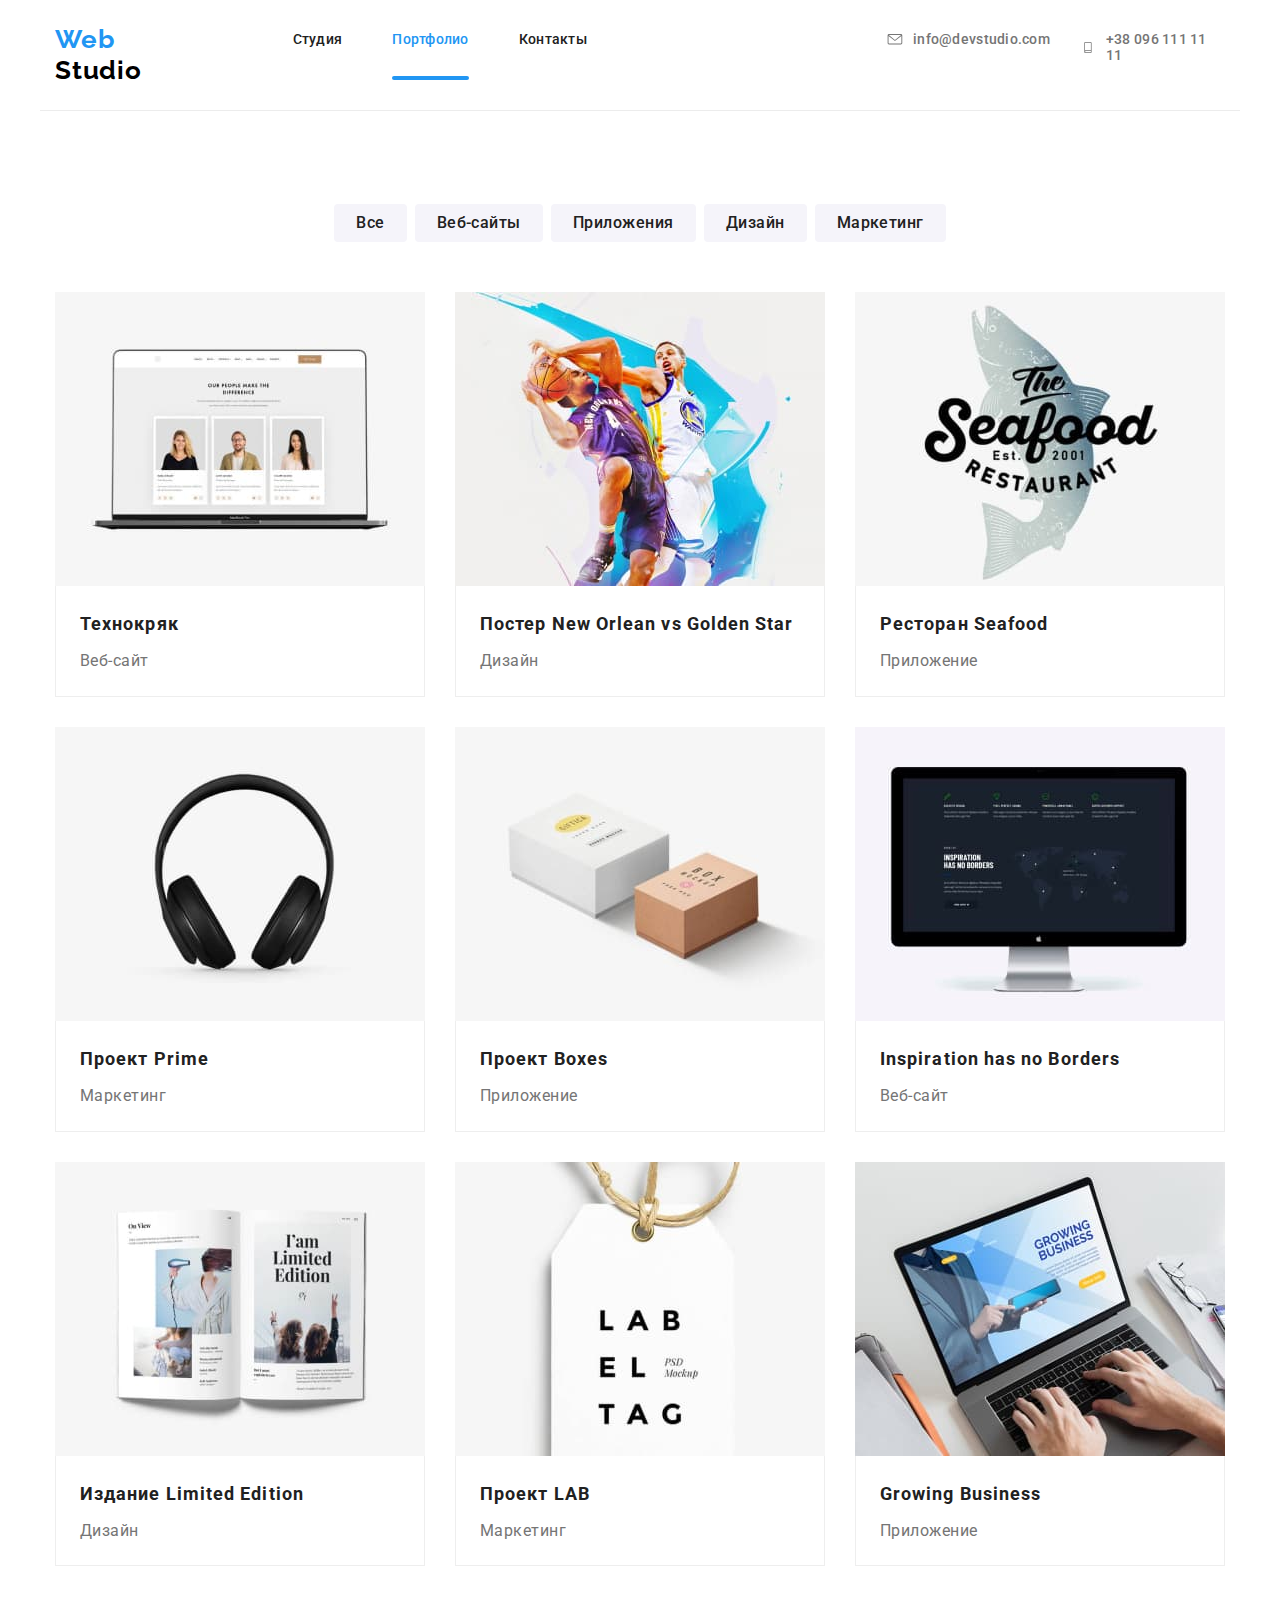
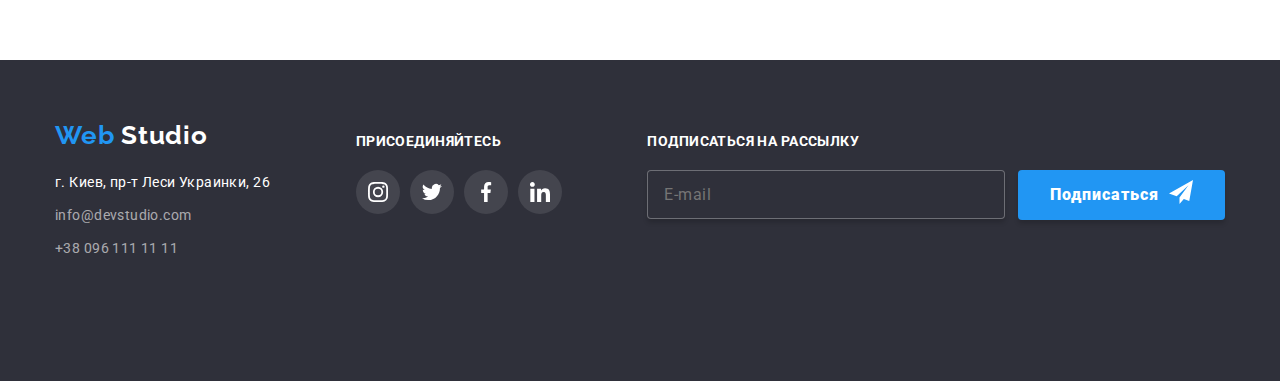
==== commit bcbe920d: "almost finish with mobile menu" ====
--- a/portfolio.html
+++ b/portfolio.html
@@ -10,39 +10,51 @@
 <body>
 
   <header class="header--fixed header__border">
-    <div class="header--positioned">
-      <nav class="main-nav"> 
-        <a href="./index.html" class="header__logo"><span class="web">Web</span> Studio</a>
-  
-        <ul class="site-nav">
-          <li class="site-nav__item"><a href="./index.html" class="site-nav__link">Студия</a></li>
-          <li class="site-nav__item"><a href="./portfolio.html" class="site-nav__link site-nav__link--current">Портфолио</a></li>
-          <li class="site-nav__item"><a href="#" class="site-nav__link">Контакты</a></li>
-        </ul>
-      </nav>
-  
-      <ul class="site-auth">
-        <li class="site-auth__item">
-          <span class="site-auth__button site-auth__button-mail">
-            <a href="mailto:info@devstudio.com" class="site-auth__link">
-              <svg class="site-auth__icon" width="16" height="11.2">
-              <use href="./images/sprite.svg#icon-mail"></use>
-              </svg>
-            info@devstudio.com</a>
-          </span>
-          
-        </li>
-        <li class="site-auth__item">
-          <span class="site-auth__button site-auth__button-tel">
-            <a href="tel:+380961111111" class="site-auth__link">
-              <svg class="site-auth__icon" width="10" height="14.94">
-              <use href="./images/sprite.svg#icon-tel"></use>
-            </svg>
-              +38 096 111 11 11</a>
-          </span>
-        </li>
-      </ul>
-    </div>
+    <nav class="main-nav"> 
+      <a href="./index.html" class="header__logo"><span class="web">Web</span> Studio</a>
+
+        <div class="mobile-menu" id="mobile-menu" data-menu>
+          <ul class="site-nav">
+            <li class="site-nav__item"><a href="./index.html" class="site-nav__link">Студия</a></li>
+            <li class="site-nav__item"><a href="./portfolio.html" class="site-nav__link site-nav__link--current">Портфолио</a></li>
+            <li class="site-nav__item"><a href="#" class="site-nav__link">Контакты</a></li>
+          </ul>
+          <ul class="site-auth">
+            <li class="site-auth__item">
+              <span class="site-auth__button site-auth__button-mail">
+                <a href="mailto:info@devstudio.com" class="site-auth__link">
+                  <svg class="site-auth__icon" width="16" height="11.2">
+                  <use href="./images/sprite.svg#icon-mail"></use>
+                  </svg>
+                info@devstudio.com</a>
+              </span>
+              
+            </li>
+            <li class="site-auth__item">
+              <span class="site-auth__button site-auth__button-tel">
+                <a href="tel:+380961111111" class="site-auth__link">
+                  <svg class="site-auth__icon" width="10" height="14.94">
+                  <use href="./images/sprite.svg#icon-tel"></use>
+                </svg>
+                  +38 096 111 11 11</a>
+              </span>
+            </li>
+          </ul>
+        </div> 
+    </nav>
+
+    <button type="button" class="mobile__button" data-menu-button>
+      <svg class="mobile__button-icon" 
+      width="40" 
+      height="40"
+      aria-label="Переключатель мобильного меню"
+      aria-expanded="false"
+      aria-controls="mobile-menu"
+      >
+        <use class="mobile__button-icon--menu" href="./images/sprite.svg#menu"></use> 
+        <use class="mobile__button-icon--cross" href="./images/sprite.svg#cross"></use>
+      </svg>
+    </button>
   </header>
 
 
@@ -230,6 +242,7 @@
   document.body.style.paddingTop = `${pageHeaderHeight}px`;
 </script> -->
 
+<script src="./js/menu.js"></script>
 </body>
 
 </html>--- a/css/main.min.css
+++ b/css/main.min.css
@@ -2,5 +2,5 @@
  Consolas,  'Liberation Mono',  Menlo,- monospace;font-size:1em}small{font-size:80%}sub,sup{font-size:75%;line-height:0;position:relative;vertical-align:baseline}sub{bottom:-0.25em}sup{top:-0.5em}button,input,optgroup,select,textarea{font-family:inherit;font-size:100%;line-height:1.15;margin:0}button,select{text-transform:none}button,[type='button'],[type='reset'],[type='submit']{-webkit-appearance:button}button::-moz-focus-inner,[type='button']::-moz-focus-inner,[type='reset']::-moz-focus-inner,[type='submit']::-moz-focus-inner{border-style:none;padding:0}button:-moz-focusring,[type='button']:-moz-focusring,[type='reset']:-moz-focusring,[type='submit']:-moz-focusring{outline:1px dotted ButtonText}fieldset{padding:0.35em 0.75em 0.625em}legend{padding:0}progress{vertical-align:baseline}[type='number']::-webkit-inner-spin-button,[type='number']::-webkit-outer-spin-button{height:auto}[type='search']{-webkit-appearance:textfield;outline-offset:-2px}[type='search']::-webkit-search-decoration{-webkit-appearance:none}::-webkit-file-upload-button{-webkit-appearance:button;font:inherit}summary{display:list-item}html{-webkit-box-sizing:border-box;box-sizing:border-box}*,*::before,*::after{-webkit-box-sizing:inherit;box-sizing:inherit}body{color:#757575;font-family:Roboto,sans-serif;font-weight:400;font-size:14px;line-height:1.71;margin:0}img{display:block;max-width:100%;height:auto}h1,h2,h3{margin-top:0}.main{background-color:#fff}.site-nav,.site-auth,.advantages__list,.spec__list,.team__list,.icons__list,.customers__list,.footer__icons-list,.filters__list-cover,.examples{list-style:none;padding:0;margin:0}.header__logo,.site-nav__link,.footer__contact,.filters__button{text-decoration:none;cursor:pointer}.advantages__header,.filters__header,.examples-section__header{position:absolute;clip:rect(0 0 0 0);width:1px;height:1px;margin:-1px}.header--positioned,.advantages__container,.specialization__container,.team__container,.customers__container,.footer-flex,.filters__list-cover,.examples__container{padding-left:15px;padding-right:15px;margin-left:auto;margin-right:auto;outline:1px solid red}@media screen and (max-width: 767px){.header--positioned,.advantages__container,.specialization__container,.team__container,.customers__container,.footer-flex,.filters__list-cover,.examples__container{width:480px}}@media screen and (min-width: 768px){.header--positioned,.advantages__container,.specialization__container,.team__container,.customers__container,.footer-flex,.filters__list-cover,.examples__container{width:768px}}@media screen and (min-width: 1200px){.header--positioned,.advantages__container,.specialization__container,.team__container,.customers__container,.footer-flex,.filters__list-cover,.examples__container{width:1200px}}.modal__open-button,.form__send-button,.subscribe__button{display:inline-block;border-radius:4px;padding:10px 32px;min-width:200px;text-align:center;font-weight:700;font-size:16px;line-height:1.87;letter-spacing:0.06em;color:#fff;background-color:#2196F3;-webkit-box-shadow:0px 4px 4px rgba(0,0,0,0.15);box-shadow:0px 4px 4px rgba(0,0,0,0.15);border:none}.filters__button{display:inline-block;border-radius:4px;padding:6px 22px;text-align:center;font-weight:500;font-size:16px;line-height:1.62;letter-spacing:0.03em;color:#212121;background-color:#F5F4FA;-webkit-transition:color 250ms cubic-bezier(0.4, 0, 0.2, 1),background-color 250ms cubic-bezier(0.4, 0, 0.2, 1),-webkit-box-shadow 250ms cubic-bezier(0.4, 0, 0.2, 1);transition:color 250ms cubic-bezier(0.4, 0, 0.2, 1),background-color 250ms cubic-bezier(0.4, 0, 0.2, 1),-webkit-box-shadow 250ms cubic-bezier(0.4, 0, 0.2, 1);transition:color 250ms cubic-bezier(0.4, 0, 0.2, 1),background-color 250ms cubic-bezier(0.4, 0, 0.2, 1),box-shadow 250ms cubic-bezier(0.4, 0, 0.2, 1);transition:color 250ms cubic-bezier(0.4, 0, 0.2, 1),background-color 250ms cubic-bezier(0.4, 0, 0.2, 1),box-shadow 250ms cubic-bezier(0.4, 0, 0.2, 1),-webkit-box-shadow 250ms cubic-bezier(0.4, 0, 0.2, 1)}.filters__button:hover,.filters__button:focus{color:#fff;background-color:#2196F3;-webkit-box-shadow:0px 2px 2px rgba(0,0,0,0.12),0px 1px 2px rgba(0,0,0,0.08),0px 3px 1px rgba(0,0,0,0.1);box-shadow:0px 2px 2px rgba(0,0,0,0.12),0px 1px 2px rgba(0,0,0,0.08),0px 3px 1px rgba(0,0,0,0.1)}.specialization__main-title,.team__main-title,.customers__main-title{font-weight:700;line-height:1.17;text-align:center;letter-spacing:0.03em;color:#212121}@media screen and (max-width: 1199px){.specialization__main-title,.team__main-title,.customers__main-title{margin-bottom:30px;font-size:28px}}@media screen and (min-width: 1200px){.specialization__main-title,.team__main-title,.customers__main-title{margin-bottom:50px;font-size:36px}}@media screen and (max-width: 1199px){.advantages,.team,.customers{padding-top:60px;padding-bottom:60px}}@media screen and (min-width: 1200px){.advantages,.team,.customers{padding-top:94px;padding-bottom:94px}}.header--positioned{display:-webkit-box;display:-ms-flexbox;display:flex;-webkit-box-align:center;-ms-flex-align:center;align-items:center}.header__logo{display:block;font-family:Raleway;font-style:normal;font-weight:700;letter-spacing:0.03em;color:#000}@media screen and (max-width: 767px){.header__logo{padding-top:16px;padding-bottom:16px}}@media screen and (min-width: 768px){.header__logo{padding-top:26px;padding-bottom:25px}}@media screen and (max-width: 1199px){.header__logo{font-size:24px;line-height:1.16}}@media screen and (min-width: 1200px){.header__logo{padding-top:24px;padding-bottom:24px;font-size:26px;line-height:1.19}}.header__logo .web{color:#2196F3}.header__border{border-bottom:1px solid #ECECEC}@media screen and (min-width: 768px){.main-nav{display:-webkit-box;display:-ms-flexbox;display:flex}}.site-nav{display:none}@media screen and (min-width: 768px){.site-nav{display:-webkit-box;display:-ms-flexbox;display:flex;margin-left:81px}}@media screen and (min-width: 1200px){.site-nav{margin-left:85px}}.site-nav__item+.site-nav__item{margin-left:50px}.site-nav__link{display:block;font-weight:500;line-height:1.14;letter-spacing:0.02em;color:#212121;-webkit-transition:color 250ms cubic-bezier(0.4, 0, 0.2, 1);transition:color 250ms cubic-bezier(0.4, 0, 0.2, 1)}.site-nav__link:hover,.site-nav__link:focus{color:#2196F3}@media screen and (min-width: 768px) and (max-width: 1199px){.site-nav__link{padding-top:32px;padding-bottom:32px}}@media screen and (min-width: 1200px){.site-nav__link{padding-top:32px;padding-bottom:32px}}.site-nav__link--current{position:relative;color:#2196F3}.site-nav__link--current::after{position:absolute;content:'';bottom:0;right:0;display:block;width:100%;height:4px;background:#2196F3;border-radius:2px;-webkit-transform:scaleX(1);transform:scaleX(1);-webkit-transform-origin:bottom left;transform-origin:bottom left;-webkit-transition:-webkit-transform 250ms cubic-bezier(0.4, 0, 0.2, 1);transition:-webkit-transform 250ms cubic-bezier(0.4, 0, 0.2, 1);transition:transform 250ms cubic-bezier(0.4, 0, 0.2, 1);transition:transform 250ms cubic-bezier(0.4, 0, 0.2, 1), -webkit-transform 250ms cubic-bezier(0.4, 0, 0.2, 1)}.site-nav__link--current:hover::after{-webkit-transform:scaleX(0);transform:scaleX(0)}.site-auth{margin-left:auto;display:none}@media screen and (min-width: 768px){.site-auth{display:block}}@media screen and (min-width: 1200px){.site-auth{display:-webkit-box;display:-ms-flexbox;display:flex}}@media screen and (min-width: 1200px){.site-auth__item+.site-auth__item{margin-left:30px}}@media screen and (min-width: 768px){.site-auth__button{display:block}}@media screen and (min-width: 1200px){.site-auth__button{display:inline-block;padding-top:32px;padding-bottom:32px}}@media screen and (min-width: 768px) and (max-width: 1199px){.site-auth__button-mail{padding-top:21px;margin-bottom:10px}}@media screen and (min-width: 768px) and (max-width: 1199px){.site-auth__button-tel{padding-bottom:17px}}.site-auth__link{display:-webkit-box;display:-ms-flexbox;display:flex;-webkit-box-align:center;-ms-flex-align:center;align-items:center;text-decoration:none;font-weight:500;line-height:1.14;letter-spacing:0.02em;text-decoration:none;cursor:pointer;color:#757575;-webkit-transition:color 250ms cubic-bezier(0.4, 0, 0.2, 1);transition:color 250ms cubic-bezier(0.4, 0, 0.2, 1)}.site-auth__icon{width:16px;height:11px;margin-right:10px;fill:#757575;-webkit-transition:fill 250ms cubic-bezier(0.4, 0, 0.2, 1);transition:fill 250ms cubic-bezier(0.4, 0, 0.2, 1)}.site-auth__button:hover a,.site-auth__button:focus a{color:#2196F3}.site-auth__button:hover svg,.site-auth__button:focus svg{fill:#2196F3}.hero{text-align:center}.hero__overlay{position:relative;max-width:1600px;margin-left:auto;margin-right:auto;background-image:-webkit-gradient(linear, left top, right top, from(rgba(47,48,58,0.8)), to(rgba(47,48,58,0.8))),url("../images/Header.jpg");background-image:linear-gradient(to right, rgba(47,48,58,0.8), rgba(47,48,58,0.8)),url("../images/Header.jpg");background-repeat:no-repeat;background-position:center;background-size:cover;background-color:#2F303A}@media screen and (max-width: 767px){.hero__overlay{width:480px;height:400px}}@media screen and (min-width: 768px){.hero__overlay{width:768px;height:400px}}@media screen and (min-width: 1200px){.hero__overlay{width:100%;height:600px}}.hero__text{position:absolute;top:50%;left:50%;-webkit-transform:translate(-50%, -50%);transform:translate(-50%, -50%)}.hero__title{margin-top:o;margin-bottom:30px;font-weight:900;letter-spacing:0.06em;text-transform:uppercase;color:#fff}@media screen and (max-width: 767px){.hero__title{width:360px;height:84px}}@media screen and (max-width: 1199px){.hero__title{font-size:26px;line-height:1.62}}@media screen and (min-width: 1200px){.hero__title{font-size:44px;line-height:1.36}}.backdrop{position:fixed;top:0;left:0;width:100%;height:100%;background-color:rgba(0,0,0,0.2);opacity:1;-webkit-transition:opacity 250ms cubic-bezier(0.4, 0, 0.2, 1);transition:opacity 250ms cubic-bezier(0.4, 0, 0.2, 1);z-index:4;padding-top:93px;padding-bottom:94px;padding-left:15px;padding-right:15px;overflow-y:scroll}.backdrop.is-hidden{opacity:0;pointer-events:none}.backdrop.is-hidden .modal{-webkit-transform:translate(-50%, -50%) scale(0.9);transform:translate(-50%, -50%) scale(0.9);opacity:0}.modal{position:absolute;top:50%;left:50%;width:528px;min-height:581px;background-color:#fff;-webkit-box-shadow:0px 2px 1px rgba(0,0,0,0.2),0px 1px 1px rgba(0,0,0,0.14),0px 1px 3px rgba(0,0,0,0.12);box-shadow:0px 2px 1px rgba(0,0,0,0.2),0px 1px 1px rgba(0,0,0,0.14),0px 1px 3px rgba(0,0,0,0.12);border-radius:4px;-webkit-transform:translate(-50%, -50%) scale(1);transform:translate(-50%, -50%) scale(1);opacity:1;z-index:5;-webkit-transition:opacity 250ms cubic-bezier(0.4, 0, 0.2, 1),-webkit-transform 250ms cubic-bezier(0.4, 0, 0.2, 1);transition:opacity 250ms cubic-bezier(0.4, 0, 0.2, 1),-webkit-transform 250ms cubic-bezier(0.4, 0, 0.2, 1);transition:transform 250ms cubic-bezier(0.4, 0, 0.2, 1),opacity 250ms cubic-bezier(0.4, 0, 0.2, 1);transition:transform 250ms cubic-bezier(0.4, 0, 0.2, 1),opacity 250ms cubic-bezier(0.4, 0, 0.2, 1),-webkit-transform 250ms cubic-bezier(0.4, 0, 0.2, 1)}.modal-closing{position:absolute;top:8px;right:8px;display:-webkit-box;display:-ms-flexbox;display:flex;margin:0;padding:0;width:30px;height:30px;border-radius:50%;border:none;background-color:white;border:1px solid rgba(0,0,0,0.1)}.modal__close-button{position:absolute;margin-right:6px;margin-left:5px;margin-top:6px;margin-bottom:6px;display:block;width:18px;height:18px;fill:#000;-webkit-transition:fill 250ms cubic-bezier(0.4, 0, 0.2, 1);transition:fill 250ms cubic-bezier(0.4, 0, 0.2, 1)}.modal-closing:hover>.modal__close-button,.modal-closing:focus>.modal__close-button{fill:#2196F3}.form{padding:40px}.form__header{margin:0;padding-bottom:30px;font-style:normal;font-weight:700;font-size:20px;line-height:1.15;text-align:center;letter-spacing:0.03em;color:#212121}.form__field{position:relative;display:block;margin-bottom:28px}.form__input{width:100%;padding:12px 16px;padding-left:42px;display:block;border:1px solid rgba(33,33,33,0.2);border-radius:4px}.form__label{position:absolute;top:0;left:42px;-webkit-transform:translateY(50%);transform:translateY(50%);-webkit-transition:color 250ms cubic-bezier(0.4, 0, 0.2, 1),-webkit-transform 250ms cubic-bezier(0.4, 0, 0.2, 1);transition:color 250ms cubic-bezier(0.4, 0, 0.2, 1),-webkit-transform 250ms cubic-bezier(0.4, 0, 0.2, 1);transition:transform 250ms cubic-bezier(0.4, 0, 0.2, 1),color 250ms cubic-bezier(0.4, 0, 0.2, 1);transition:transform 250ms cubic-bezier(0.4, 0, 0.2, 1),color 250ms cubic-bezier(0.4, 0, 0.2, 1),-webkit-transform 250ms cubic-bezier(0.4, 0, 0.2, 1)}.form__field:focus-within>.form__label,.form__input:not(:placeholder-shown)+.form__label{-webkit-transform:translate(-27px, -20px);transform:translate(-27px, -20px);color:#2196F3}textarea{height:120px;margin:0}.textarea__label{position:absolute;top:0;left:16px;-webkit-transform:translateY(50%);transform:translateY(50%);-webkit-transition:color 250ms cubic-bezier(0.4, 0, 0.2, 1),-webkit-transform 250ms cubic-bezier(0.4, 0, 0.2, 1);transition:color 250ms cubic-bezier(0.4, 0, 0.2, 1),-webkit-transform 250ms cubic-bezier(0.4, 0, 0.2, 1);transition:transform 250ms cubic-bezier(0.4, 0, 0.2, 1),color 250ms cubic-bezier(0.4, 0, 0.2, 1);transition:transform 250ms cubic-bezier(0.4, 0, 0.2, 1),color 250ms cubic-bezier(0.4, 0, 0.2, 1),-webkit-transform 250ms cubic-bezier(0.4, 0, 0.2, 1)}.form__field:focus-within>.textarea__label,.form__input:not(:placeholder-shown)+.textarea__label{-webkit-transform:translate(2px, -20px);transform:translate(2px, -20px);color:#2196F3}.form__icon{position:absolute;top:13px;left:16px;width:18px;height:18px;display:inline-block;background-size:cover;-webkit-transition:fill 250ms cubic-bezier(0.4, 0, 0.2, 1);transition:fill 250ms cubic-bezier(0.4, 0, 0.2, 1)}.form__field:focus-within>.form__icon{fill:#2196F3}.policy{display:-webkit-box;display:-ms-flexbox;display:flex;margin-top:20px;margin-bottom:30px;padding-left:13px;-webkit-box-align:center;-ms-flex-align:center;align-items:center}.policy input[type='checkbox']{margin-right:8px}.policy__text{font-size:14px;line-height:1.71;letter-spacing:0.03em;color:#757575}.policy a{color:#2196F3}.checkbox{position:absolute;width:1px;height:1px;margin:-1px;border:0;padding:0;clip:rect(0 0 0 0);overflow:hidden}.check-icon{display:inline-block;width:16px;height:15px;margin-right:8px;border:2px solid #212121;border-radius:4px}.checkbox:checked+.check-icon{background-image:url("../images/icon-check-blue.svg");background-size:cover;background-origin:border-box;border:2px solid transparent}.form__send-button{display:block;margin-left:auto;margin-right:auto}.advantages{background-color:#fff}@media screen and (max-width: 1199px){.advantages{padding-top:60px;padding-bottom:60px}}@media screen and (min-width: 1200px){.advantages{padding-top:94px;padding-bottom:94px}}.advantages__list{position:relative}@media screen and (min-width: 768px){.advantages__list{display:-webkit-box;display:-ms-flexbox;display:flex;-ms-flex-wrap:wrap;flex-wrap:wrap;margin:-15px}}@media screen and (min-width: 1200px){.advantages__list{padding-bottom:0;margin-bottom:0;margin-top:0}}.advantages__title{margin-top:30px;margin-bottom:10px;font-weight:700;font-size:14px;line-height:1.14x;letter-spacing:0.03em;text-transform:uppercase;color:#212121}@media screen and (max-width: 767px){.advantages__title{text-align:center}}@media screen and (min-width: 1200px){.advantages__title{width:270px;display:block}}.advantages__text{margin-top:0;margin-bottom:0;letter-spacing:0.03em}@media screen and (min-width: 1200px){.advantages__text{width:270px;display:block}}@media screen and (min-width: 768px){.advantages__item{width:calc((100% - 60px) / 2);margin:15px}}@media screen and (min-width: 1200px){.advantages__item{width:270px}}@media screen and (max-width: 767px){.advantages__item:not(:last-child){margin-bottom:30px}}.advantages__icon{width:70px;height:70px}.advantages__icon-bcg{display:-webkit-box;display:-ms-flexbox;display:flex;height:120px;margin:0;-webkit-box-pack:center;-ms-flex-pack:center;justify-content:center;-webkit-box-align:center;-ms-flex-align:center;align-items:center;background-color:#F5F4FA;border-radius:4px}@media screen and (max-width: 767px){.advantages__icon-bcg{width:450px}}@media screen and (min-width: 768px){.advantages__icon-bcg{width:354px}}@media screen and (min-width: 1200px){.advantages__icon-bcg{width:270px}}.specialization{padding-bottom:94px;background-color:#fff}@media screen and (max-width: 1199px){.specialization{display:none}}.spec__list{display:-webkit-box;display:-ms-flexbox;display:flex;-ms-flex-wrap:wrap;flex-wrap:wrap}.spec__item{width:calc((100% - 60px) / 3)}.spec__item+.spec__item{margin-left:30px}.spec__overlay{position:relative}.spec__title{position:absolute;bottom:0;right:0;display:block;padding:27px;margin:0;width:100%;height:70px;font-weight:700;font-size:14px;line-height:1.14;letter-spacing:0.03em;text-align:center;text-transform:uppercase;color:#fff;background-color:rgba(47,48,58,0.8)}.team{background-color:#F5F4FA}.team__list{display:-webkit-box;display:-ms-flexbox;display:flex;-ms-flex-wrap:wrap;flex-wrap:wrap;margin:-15px}.team__item{margin:15px;text-align:center;-webkit-box-shadow:0px 2px 1px rgba(0,0,0,0.2),0px 1px 1px rgba(0,0,0,0.14),0px 1px 3px rgba(0,0,0,0.12);box-shadow:0px 2px 1px rgba(0,0,0,0.2),0px 1px 1px rgba(0,0,0,0.14),0px 1px 3px rgba(0,0,0,0.12);background:#fff}@media screen and (max-width: 767px){.team__item{width:450px}.team__item img{width:450px}}@media screen and (min-width: 768px){.team__item{width:calc((100% - 60px) / 2)}.team__item img{width:354px}}@media screen and (min-width: 1199px){.team__item{width:270px}}.team__names{padding-top:30px;margin-bottom:10px;font-weight:500;font-size:16px;line-height:1.19;letter-spacing:0.03em;color:#212121}.team__jobs{margin-top:0;margin-bottom:16px;font-size:16px;line-height:1.19;letter-spacing:0.03em}.icons__list{display:-webkit-box;display:-ms-flexbox;display:flex;-webkit-box-pack:center;-ms-flex-pack:center;justify-content:center;padding-bottom:24px}.icons__list>li+li{margin-left:10px}.team__icon{width:44px;height:44px;fill:#AFB1B8;border-radius:50%;background-color:#fff;-webkit-transition:fill 250ms cubic-bezier(0.4, 0, 0.2, 1),background-color 250ms cubic-bezier(0.4, 0, 0.2, 1);transition:fill 250ms cubic-bezier(0.4, 0, 0.2, 1),background-color 250ms cubic-bezier(0.4, 0, 0.2, 1)}.team__icon:hover,.team__icon:focus{fill:#fff;background-color:#2196F3}.customers{background-color:#fff}.customers__list{display:-webkit-box;display:-ms-flexbox;display:flex;-ms-flex-wrap:wrap;flex-wrap:wrap;-webkit-box-pack:center;-ms-flex-pack:center;justify-content:center;margin:-15px}.customers__item{display:-webkit-box;display:-ms-flexbox;display:flex;height:90px;margin:15px}@media screen and (max-width: 767px){.customers__item{width:calc((100% - 60px) / 2)}}@media screen and (min-width: 768px){.customers__item{width:calc((100% - 90px) / 3)}}@media screen and (min-width: 1200px){.customers__item{display:-webkit-inline-box;display:-ms-inline-flexbox;display:inline-flex;width:170px}}.customers__link{display:-webkit-box;display:-ms-flexbox;display:flex;-webkit-box-pack:center;-ms-flex-pack:center;justify-content:center;-webkit-box-align:center;-ms-flex-align:center;align-items:center;border:1px solid #AFB1B8;border-radius:4px;cursor:pointer;-webkit-transition:border-color 250ms cubic-bezier(0.4, 0, 0.2, 1);transition:border-color 250ms cubic-bezier(0.4, 0, 0.2, 1)}@media screen and (max-width: 767px){.customers__link{width:210px}}@media screen and (min-width: 768px){.customers__link{width:226px}}@media screen and (min-width: 1200px){.customers__link{width:170px}}.customers__link:hover,.customers__link:focus{border-color:#2196F3}.customers__icon{display:-webkit-inline-box;display:-ms-inline-flexbox;display:inline-flex;fill:#AFB1B8;-webkit-transition:fill 250ms cubic-bezier(0.4, 0, 0.2, 1);transition:fill 250ms cubic-bezier(0.4, 0, 0.2, 1)}.customers__link:hover .customers__icon{fill:#2196F3}.footer{padding-top:60px;padding-bottom:60px;background-color:#2F303A}@media screen and (min-width: 768px){.footer-flex{display:-webkit-box;display:-ms-flexbox;display:flex;-ms-flex-pack:distribute;justify-content:space-around;-ms-flex-wrap:wrap;flex-wrap:wrap}}@media screen and (min-width: 1200px){.footer-flex{-webkit-box-pack:justify;-ms-flex-pack:justify;justify-content:space-between}}.footer__logo{display:block;margin-top:0;margin-bottom:20px;font-family:Raleway;font-weight:700;font-style:normal;font-size:24px;line-height:1.17;letter-spacing:0.03em;color:#fff}@media screen and (max-width: 1199px){.footer__logo{text-align:center}}@media screen and (min-width: 1200px){.footer__logo{font-size:26px;line-height:1.18}}.footer__logo .web{color:#2196F3}.address{margin-bottom:60px}.address__name{margin-top:0;margin-bottom:0;font-style:normal;letter-spacing:0.03em;color:#fff}@media screen and (max-width: 767px){.address__name{text-align:center}}.footer__contact{display:block;margin-top:9px;font-style:normal;letter-spacing:0.03em;color:rgba(255,255,255,0.6)}@media screen and (max-width: 1199px){.footer__contact{text-align:center}}.connect__text{margin-bottom:20px;font-weight:700;line-height:1.14;letter-spacing:0.03em;text-transform:uppercase;color:#fff}@media screen and (max-width: 1199px){.connect__text{text-align:center}}.footer__icons-list{display:-webkit-box;display:-ms-flexbox;display:flex;-webkit-box-pack:center;-ms-flex-pack:center;justify-content:center;margin-bottom:60px}.footer__icons-list>li+li{margin-left:10px}.footer__social-icon{width:44px;height:44px;fill:#fff;border-radius:50%;background-color:rgba(255,255,255,0.1);-webkit-transition:fill 250ms cubic-bezier(0.4, 0, 0.2, 1),background-color 250ms cubic-bezier(0.4, 0, 0.2, 1);transition:fill 250ms cubic-bezier(0.4, 0, 0.2, 1),background-color 250ms cubic-bezier(0.4, 0, 0.2, 1)}.footer__social-icon:hover,.footer__social-icon:focus{fill:#fff;background-color:#2196F3}.subscribe__email{height:49px;padding:15px 16px;font-size:16px;line-height:1.87;letter-spacing:0.03em;color:rgba(255,255,255,0.6);border:1px solid rgba(255,255,255,0.3);-webkit-box-shadow:0px 4px 4px rgba(0,0,0,0.15);box-shadow:0px 4px 4px rgba(0,0,0,0.15);border-radius:4px;background-color:#2F303A}@media screen and (max-width: 1199px){.subscribe__email{width:450px;margin-bottom:20px}}@media screen and (min-width: 1200px){.subscribe__email{width:358px;margin-right:10px}}.subscribe__button{position:relative;overflow:hidden}.subscribe__button:hover,.subscribe__button:focus{background-color:palevioletred}@media screen and (max-width: 1199px){.subscribe__button{display:block;margin-left:auto;margin-right:auto}}.btn-text{display:-webkit-inline-box;display:-ms-inline-flexbox;display:inline-flex;font-weight:900;font-family:Roboto;-ms-flex-line-pack:baseline;align-content:baseline;cursor:pointer;overflow:hidden;-webkit-transition:background-color 250ms cubic-bezier(0.4, 0, 0.2, 1);transition:background-color 250ms cubic-bezier(0.4, 0, 0.2, 1)}.btn-text::after{content:'';display:inline-block;margin-left:10px;width:24px;height:24px;-ms-flex-line-pack:center;align-content:center;background-image:url("../images/send.svg");background-size:contain;-webkit-transition:-webkit-transform 250ms cubic-bezier(0.4, 0, 0.2, 1);transition:-webkit-transform 250ms cubic-bezier(0.4, 0, 0.2, 1);transition:transform 250ms cubic-bezier(0.4, 0, 0.2, 1);transition:transform 250ms cubic-bezier(0.4, 0, 0.2, 1), -webkit-transform 250ms cubic-bezier(0.4, 0, 0.2, 1)}.btn-text:hover::after{-webkit-transform:translateY(-35px);transform:translateY(-35px)}.btn-text::before{position:absolute;-webkit-transform:translateY(40px);transform:translateY(40px);right:30px;content:'';display:inline-block;width:24px;height:24px;background-image:url(../images/mail.svg);background-repeat:no-repeat;background-size:contain;fill:#fff;-webkit-transition:-webkit-transform 250ms cubic-bezier(0.4, 0, 0.2, 1);transition:-webkit-transform 250ms cubic-bezier(0.4, 0, 0.2, 1);transition:transform 250ms cubic-bezier(0.4, 0, 0.2, 1);transition:transform 250ms cubic-bezier(0.4, 0, 0.2, 1), -webkit-transform 250ms cubic-bezier(0.4, 0, 0.2, 1)}.btn-text:hover::before{-webkit-transform:translateY(0);transform:translateY(0)}@media screen and (max-width: 767px){.filters{padding-top:60px;padding-bottom:40px}}@media screen and (min-width: 768px){.filters{padding-top:60px;padding-bottom:30px}}@media screen and (min-width: 1200px){.filters{padding-top:93px;padding-bottom:50px}}.filters__list{display:-webkit-box;display:-ms-flexbox;display:flex;-ms-flex-wrap:wrap;flex-wrap:wrap}@media screen and (max-width: 767px){.filters__list{-ms-flex-line-pack:start;align-content:flex-start}}@media screen and (min-width: 768px){.filters__list{-webkit-box-pack:center;-ms-flex-pack:center;justify-content:center}}@media screen and (max-width: 767px){.filters__list-item{margin-right:8px}.filters__list-item:not(:nth-last-child(-n+2)){margin-bottom:15px}}@media screen and (min-width: 768px){.filters__list-item+.filters__list-item{margin-left:8px}}@media screen and (max-width: 1199px){.examples-section{padding-bottom:60px}}@media screen and (min-width: 1200px){.examples-section{padding-bottom:94px}}.examples{display:-webkit-box;display:-ms-flexbox;display:flex;-ms-flex-wrap:wrap;flex-wrap:wrap;margin:-15px}.examples__item{margin:15px}@media screen and (max-width: 767px){.examples__item{width:450px}.examples__item img{width:450px}}@media screen and (min-width: 767px){.examples__item{width:calc((100% - 60px) / 2)}.examples__item img{width:354px}}@media screen and (min-width: 1200px){.examples__item{width:calc((100% - 90px) / 3)}.examples__item img{width:370px}}.examples__item:hover,.examples__item:focus{-webkit-box-shadow:1px 4px 6px rgba(0,0,0,0.16),0px 4px 4px rgba(0,0,0,0.06),0px 1px 1px rgba(0,0,0,0.12);box-shadow:1px 4px 6px rgba(0,0,0,0.16),0px 4px 4px rgba(0,0,0,0.06),0px 1px 1px rgba(0,0,0,0.12)}.examples__overlay{position:relative;overflow:hidden}.examples__overlay::before{content:'';position:absolute;display:block;width:100%;height:100%;background:rgba(33,150,243,0.9);z-index:1;opacity:0;-webkit-transform:translateY(100%);transform:translateY(100%);-webkit-transition:-webkit-transform 250ms cubic-bezier(0.4, 0, 0.2, 1);transition:-webkit-transform 250ms cubic-bezier(0.4, 0, 0.2, 1);transition:transform 250ms cubic-bezier(0.4, 0, 0.2, 1);transition:transform 250ms cubic-bezier(0.4, 0, 0.2, 1), -webkit-transform 250ms cubic-bezier(0.4, 0, 0.2, 1)}.examples__item:hover .examples__overlay::before{opacity:1;-webkit-transform:translateY(0);transform:translateY(0)}.examples__overlay-text{position:absolute;display:block;width:322px;height:168px;margin:0;bottom:63px;left:24px;z-index:2;font-style:normal;font-size:18px;line-height:1.55;letter-spacing:0.03em;color:#fff;opacity:0}.examples__item:hover .examples__overlay-text{opacity:1}.examples__card-content{border-bottom:1px solid #eee;border-left:1px solid #eee;border-right:1px solid #eee;display:block}.examples__headings{padding-top:20px;margin-bottom:4px;padding-left:24px;padding-right:24px;font-weight:700;font-size:18px;line-height:2;letter-spacing:0.06em;text-overflow:ellipsis;overflow:hidden;color:#212121}@media screen and (min-width: 768px) and (max-width: 1199px){.examples__headings{width:350px;white-space:nowrap;text-overflow:ellipsis}}.examples__type{margin-top:0;margin-bottom:0;padding-bottom:20px;padding-left:24px;padding-right:24px;font-style:normal;font-size:16px;line-height:1.87;letter-spacing:0.03em;color:#757575}
+ monospace;font-size:1em}small{font-size:80%}sub,sup{font-size:75%;line-height:0;position:relative;vertical-align:baseline}sub{bottom:-0.25em}sup{top:-0.5em}button,input,optgroup,select,textarea{font-family:inherit;font-size:100%;line-height:1.15;margin:0}button,select{text-transform:none}button,[type='button'],[type='reset'],[type='submit']{-webkit-appearance:button}button::-moz-focus-inner,[type='button']::-moz-focus-inner,[type='reset']::-moz-focus-inner,[type='submit']::-moz-focus-inner{border-style:none;padding:0}button:-moz-focusring,[type='button']:-moz-focusring,[type='reset']:-moz-focusring,[type='submit']:-moz-focusring{outline:1px dotted ButtonText}fieldset{padding:0.35em 0.75em 0.625em}legend{padding:0}progress{vertical-align:baseline}[type='number']::-webkit-inner-spin-button,[type='number']::-webkit-outer-spin-button{height:auto}[type='search']{-webkit-appearance:textfield;outline-offset:-2px}[type='search']::-webkit-search-decoration{-webkit-appearance:none}::-webkit-file-upload-button{-webkit-appearance:button;font:inherit}summary{display:list-item}html{-webkit-box-sizing:border-box;box-sizing:border-box}*,*::before,*::after{-webkit-box-sizing:inherit;box-sizing:inherit}body{color:#757575;font-family:Roboto,sans-serif;font-weight:400;font-size:14px;line-height:1.71;margin:0}body.modal-open{overflow:hidden}img{display:block;max-width:100%;height:auto}h1,h2,h3{margin-top:0}.main{background-color:#fff}.mobile-menu .site-nav,.mobile-menu .site-auth,.advantages__list,.spec__list,.team__list,.icons__list,.customers__list,.footer__icons-list,.filters__list-cover,.examples{list-style:none;padding:0;margin:0}.header__logo,.site-nav__link,.footer__contact,.filters__button{text-decoration:none;cursor:pointer}.advantages__header,.filters__header,.examples-section__header{position:absolute;clip:rect(0 0 0 0);width:1px;height:1px;margin:-1px}.header--fixed,.advantages__container,.specialization__container,.team__container,.customers__container,.footer-flex,.filters__list-cover,.examples__container{padding-left:15px;padding-right:15px;margin-left:auto;margin-right:auto}@media screen and (max-width: 767px){.header--fixed,.advantages__container,.specialization__container,.team__container,.customers__container,.footer-flex,.filters__list-cover,.examples__container{width:480px}}@media screen and (min-width: 768px){.header--fixed,.advantages__container,.specialization__container,.team__container,.customers__container,.footer-flex,.filters__list-cover,.examples__container{width:768px}}@media screen and (min-width: 1200px){.header--fixed,.advantages__container,.specialization__container,.team__container,.customers__container,.footer-flex,.filters__list-cover,.examples__container{width:1200px}}.modal__open-button,.form__send-button,.subscribe__button{display:inline-block;border-radius:4px;padding:10px 32px;min-width:200px;text-align:center;font-weight:700;font-size:16px;line-height:1.87;letter-spacing:0.06em;color:#fff;background-color:#2196F3;-webkit-box-shadow:0px 4px 4px rgba(0,0,0,0.15);box-shadow:0px 4px 4px rgba(0,0,0,0.15);border:none}.filters__button{display:inline-block;border-radius:4px;padding:6px 22px;text-align:center;font-weight:500;font-size:16px;line-height:1.62;letter-spacing:0.03em;color:#212121;background-color:#F5F4FA;-webkit-transition:color 250ms cubic-bezier(0.4, 0, 0.2, 1),background-color 250ms cubic-bezier(0.4, 0, 0.2, 1),-webkit-box-shadow 250ms cubic-bezier(0.4, 0, 0.2, 1);transition:color 250ms cubic-bezier(0.4, 0, 0.2, 1),background-color 250ms cubic-bezier(0.4, 0, 0.2, 1),-webkit-box-shadow 250ms cubic-bezier(0.4, 0, 0.2, 1);transition:color 250ms cubic-bezier(0.4, 0, 0.2, 1),background-color 250ms cubic-bezier(0.4, 0, 0.2, 1),box-shadow 250ms cubic-bezier(0.4, 0, 0.2, 1);transition:color 250ms cubic-bezier(0.4, 0, 0.2, 1),background-color 250ms cubic-bezier(0.4, 0, 0.2, 1),box-shadow 250ms cubic-bezier(0.4, 0, 0.2, 1),-webkit-box-shadow 250ms cubic-bezier(0.4, 0, 0.2, 1)}.filters__button:hover,.filters__button:focus{color:#fff;background-color:#2196F3;-webkit-box-shadow:0px 2px 2px rgba(0,0,0,0.12),0px 1px 2px rgba(0,0,0,0.08),0px 3px 1px rgba(0,0,0,0.1);box-shadow:0px 2px 2px rgba(0,0,0,0.12),0px 1px 2px rgba(0,0,0,0.08),0px 3px 1px rgba(0,0,0,0.1)}.specialization__main-title,.team__main-title,.customers__main-title{font-weight:700;line-height:1.17;text-align:center;letter-spacing:0.03em;color:#212121}@media screen and (max-width: 1199px){.specialization__main-title,.team__main-title,.customers__main-title{margin-bottom:30px;font-size:28px}}@media screen and (min-width: 1200px){.specialization__main-title,.team__main-title,.customers__main-title{margin-bottom:50px;font-size:36px}}@media screen and (max-width: 1199px){.advantages,.team,.customers{padding-top:60px;padding-bottom:60px}}@media screen and (min-width: 1200px){.advantages,.team,.customers{padding-top:94px;padding-bottom:94px}}.header--fixed{position:relative;display:-webkit-box;display:-ms-flexbox;display:flex;-webkit-box-align:center;-ms-flex-align:center;align-items:center}.header__logo{display:block;font-family:Raleway;font-style:normal;font-weight:700;letter-spacing:0.03em;color:#000}@media screen and (max-width: 767px){.header__logo{padding-top:16px;padding-bottom:16px}}@media screen and (min-width: 768px){.header__logo{padding-top:26px;padding-bottom:25px}}@media screen and (max-width: 1199px){.header__logo{font-size:23px;line-height:1.16}}@media screen and (min-width: 1200px){.header__logo{padding-top:24px;padding-bottom:24px;font-size:26px;line-height:1.19}}.header__logo .web{color:#2196F3}.header__border{border-bottom:1px solid #ECECEC}.main-nav{display:-webkit-box;display:-ms-flexbox;display:flex}@media screen and (max-width: 767px){.mobile-menu .site-nav{display:-webkit-box;display:-ms-flexbox;display:flex;-webkit-box-orient:vertical;-webkit-box-direction:normal;-ms-flex-direction:column;flex-direction:column;-webkit-box-align:center;-ms-flex-align:center;align-items:center;padding-bottom:60px;margin-right:auto;margin-left:auto}}@media screen and (min-width: 768px){.mobile-menu .site-nav{display:-webkit-box;display:-ms-flexbox;display:flex;margin-left:81px;margin-right:84px;z-index:9}.mobile-menu .site-nav .site-nav__item+.site-nav__item{margin-left:50px}}@media screen and (min-width: 1200px){.mobile-menu .site-nav{margin-left:85px;margin-right:300px}}@media screen and (max-width: 767px){.mobile-menu .site-nav__item:not(:last-child){margin-bottom:40px}}.site-nav__link{display:block;font-weight:500;line-height:1.14;letter-spacing:0.02em;color:#212121;-webkit-transition:color 250ms cubic-bezier(0.4, 0, 0.2, 1);transition:color 250ms cubic-bezier(0.4, 0, 0.2, 1)}.site-nav__link:hover,.site-nav__link:focus{color:#2196F3}@media screen and (max-width: 767px){.site-nav__link{font-size:18px;line-height:1.16}}@media screen and (min-width: 768px){.site-nav__link{padding-top:32px;padding-bottom:32px;font-size:14px;line-height:1.14}}.site-nav__link--current{position:relative;color:#2196F3}.site-nav__link--current::after{position:absolute;content:'';bottom:0;right:0;display:block;width:100%;height:4px;background:#2196F3;border-radius:2px;-webkit-transform:scaleX(1);transform:scaleX(1);-webkit-transform-origin:bottom left;transform-origin:bottom left;-webkit-transition:-webkit-transform 250ms cubic-bezier(0.4, 0, 0.2, 1);transition:-webkit-transform 250ms cubic-bezier(0.4, 0, 0.2, 1);transition:transform 250ms cubic-bezier(0.4, 0, 0.2, 1);transition:transform 250ms cubic-bezier(0.4, 0, 0.2, 1), -webkit-transform 250ms cubic-bezier(0.4, 0, 0.2, 1)}.site-nav__link--current:hover::after{-webkit-transform:scaleX(0);transform:scaleX(0)}@media screen and (max-width: 767px){.site-nav__link--current{padding-bottom:10px}}.mobile-menu .site-auth{margin-left:auto}@media screen and (max-width: 767px){.mobile-menu .site-auth{display:-webkit-box;display:-ms-flexbox;display:flex;-webkit-box-orient:vertical;-webkit-box-direction:normal;-ms-flex-direction:column;flex-direction:column;-webkit-box-align:center;-ms-flex-align:center;align-items:center}}@media screen and (min-width: 768px){.mobile-menu .site-auth{display:inline-block}}@media screen and (min-width: 1200px){.mobile-menu .site-auth{display:-webkit-box;display:-ms-flexbox;display:flex}}@media screen and (min-width: 1200px){.site-auth__item+.site-auth__item{margin-left:30px}}@media screen and (max-width: 767px){.mobile-menu .site-auth__item:not(:last-child){margin-bottom:16px}}@media screen and (min-width: 768px){.site-auth__button{display:block}}@media screen and (min-width: 1200px){.site-auth__button{display:inline-block;padding-top:32px;padding-bottom:32px}}@media screen and (min-width: 768px) and (max-width: 1199px){.site-auth__button-mail{padding-top:21px;margin-bottom:10px}}@media screen and (min-width: 768px) and (max-width: 1199px){.site-auth__button-tel{padding-bottom:17px}}.site-auth__link{display:-webkit-box;display:-ms-flexbox;display:flex;-webkit-box-align:center;-ms-flex-align:center;align-items:center;text-decoration:none;font-weight:500;letter-spacing:0.02em;text-decoration:none;cursor:pointer;color:#757575;-webkit-transition:color 250ms cubic-bezier(0.4, 0, 0.2, 1);transition:color 250ms cubic-bezier(0.4, 0, 0.2, 1)}@media screen and (max-width: 767px){.site-auth__link{font-size:18px;line-height:1.16}}@media screen and (min-width: 768px){.site-auth__link{font-size:12px;line-height:1.16}}@media screen and (min-width: 1200px){.site-auth__link{font-size:14px;line-height:1.14}}.site-auth__icon{width:16px;height:11px;margin-right:10px;fill:#757575;-webkit-transition:fill 250ms cubic-bezier(0.4, 0, 0.2, 1);transition:fill 250ms cubic-bezier(0.4, 0, 0.2, 1)}.site-auth__button:hover a,.site-auth__button:focus a{color:#2196F3}.site-auth__button:hover svg,.site-auth__button:focus svg{fill:#2196F3}.mobile__button{display:inline-block;margin:0;padding:0;border:none;background-color:transparent;margin-left:267px}@media screen and (min-width: 768px){.mobile__button{display:none}}.mobile__button-icon{width:40px;height:40px;fill:#212121}.mobile__button-icon:hover,.mobile__button-icon:focus{fill:#2196F3}@media screen and (min-width: 768px){.mobile__button-icon{display:none}}.mobile__button-icon--cross{display:none}.mobile__button.is-open .mobile__button-icon--cross{display:block}.mobile__button.is-open .mobile__button-icon--menu{display:none}@media screen and (max-width: 767px){.mobile-menu{display:none;position:absolute;top:100%;left:0;width:100%;z-index:6;padding-top:60px;padding-bottom:60px;background-color:#fff}.mobile-menu.is-open{display:block}}@media screen and (min-width: 768px){.mobile-menu{display:-webkit-box;display:-ms-flexbox;display:flex}}.hero{text-align:center}.hero__overlay{position:relative;max-width:1600px;margin-left:auto;margin-right:auto;background-image:-webkit-gradient(linear, left top, right top, from(rgba(47,48,58,0.8)), to(rgba(47,48,58,0.8))),url("../images/Header.jpg");background-image:linear-gradient(to right, rgba(47,48,58,0.8), rgba(47,48,58,0.8)),url("../images/Header.jpg");background-repeat:no-repeat;background-position:center;background-size:cover;background-color:#2F303A}@media screen and (max-width: 767px){.hero__overlay{width:480px;height:400px}}@media screen and (min-width: 768px){.hero__overlay{width:768px;height:400px}}@media screen and (min-width: 1200px){.hero__overlay{width:100%;height:600px}}.hero__text{position:absolute;top:50%;left:50%;-webkit-transform:translate(-50%, -50%);transform:translate(-50%, -50%)}.hero__title{margin-top:o;margin-bottom:30px;font-weight:900;letter-spacing:0.06em;text-transform:uppercase;color:#fff}@media screen and (max-width: 767px){.hero__title{width:360px;height:84px}}@media screen and (max-width: 1199px){.hero__title{font-size:26px;line-height:1.62}}@media screen and (min-width: 1200px){.hero__title{font-size:44px;line-height:1.36}}.backdrop{position:fixed;top:0;left:0;width:100%;height:100%;background-color:rgba(0,0,0,0.2);opacity:1;-webkit-transition:opacity 250ms cubic-bezier(0.4, 0, 0.2, 1);transition:opacity 250ms cubic-bezier(0.4, 0, 0.2, 1);z-index:4;padding-top:93px;padding-bottom:94px;padding-left:15px;padding-right:15px;overflow-y:scroll}.backdrop.is-hidden{opacity:0;pointer-events:none}.backdrop.is-hidden .modal{-webkit-transform:translate(-50%, -50%) scale(0.9);transform:translate(-50%, -50%) scale(0.9);opacity:0}.modal{position:absolute;top:50%;left:50%;background-color:#fff;-webkit-box-shadow:0px 2px 1px rgba(0,0,0,0.2),0px 1px 1px rgba(0,0,0,0.14),0px 1px 3px rgba(0,0,0,0.12);box-shadow:0px 2px 1px rgba(0,0,0,0.2),0px 1px 1px rgba(0,0,0,0.14),0px 1px 3px rgba(0,0,0,0.12);border-radius:4px;-webkit-transform:translate(-50%, -50%) scale(1);transform:translate(-50%, -50%) scale(1);opacity:1;z-index:5;-webkit-transition:opacity 250ms cubic-bezier(0.4, 0, 0.2, 1),-webkit-transform 250ms cubic-bezier(0.4, 0, 0.2, 1);transition:opacity 250ms cubic-bezier(0.4, 0, 0.2, 1),-webkit-transform 250ms cubic-bezier(0.4, 0, 0.2, 1);transition:transform 250ms cubic-bezier(0.4, 0, 0.2, 1),opacity 250ms cubic-bezier(0.4, 0, 0.2, 1);transition:transform 250ms cubic-bezier(0.4, 0, 0.2, 1),opacity 250ms cubic-bezier(0.4, 0, 0.2, 1),-webkit-transform 250ms cubic-bezier(0.4, 0, 0.2, 1)}@media screen and (max-width: 767px){.modal{top:10%;-webkit-transform:translateX(-50%) scale(1);transform:translateX(-50%) scale(1)}}@media screen and (max-width: 1199px){.modal{width:450px;min-height:609px}}@media screen and (min-width: 1200px){.modal{width:528px;min-height:581px}}.modal-closing{position:absolute;top:8px;right:8px;display:-webkit-box;display:-ms-flexbox;display:flex;margin:0;padding:0;width:30px;height:30px;border-radius:50%;border:none;background-color:white;border:1px solid rgba(0,0,0,0.1)}.modal__close-button{position:absolute;margin-right:6px;margin-left:5px;margin-top:6px;margin-bottom:6px;display:block;width:18px;height:18px;fill:#000;-webkit-transition:fill 250ms cubic-bezier(0.4, 0, 0.2, 1);transition:fill 250ms cubic-bezier(0.4, 0, 0.2, 1)}.modal-closing:hover>.modal__close-button,.modal-closing:focus>.modal__close-button{fill:#2196F3}.form{padding:40px}.form__header{margin:0;padding-bottom:30px;font-style:normal;font-weight:700;font-size:20px;line-height:1.15;text-align:center;letter-spacing:0.03em;color:#212121}.form__field{position:relative;display:block;margin-bottom:28px}.form__input{width:100%;padding:12px 16px;padding-left:42px;display:block;border:1px solid rgba(33,33,33,0.2);border-radius:4px}.form__label{position:absolute;top:0;left:42px;-webkit-transform:translateY(50%);transform:translateY(50%);-webkit-transition:color 250ms cubic-bezier(0.4, 0, 0.2, 1),-webkit-transform 250ms cubic-bezier(0.4, 0, 0.2, 1);transition:color 250ms cubic-bezier(0.4, 0, 0.2, 1),-webkit-transform 250ms cubic-bezier(0.4, 0, 0.2, 1);transition:transform 250ms cubic-bezier(0.4, 0, 0.2, 1),color 250ms cubic-bezier(0.4, 0, 0.2, 1);transition:transform 250ms cubic-bezier(0.4, 0, 0.2, 1),color 250ms cubic-bezier(0.4, 0, 0.2, 1),-webkit-transform 250ms cubic-bezier(0.4, 0, 0.2, 1)}.form__field:focus-within>.form__label,.form__input:not(:placeholder-shown)+.form__label{-webkit-transform:translate(-27px, -20px);transform:translate(-27px, -20px);color:#2196F3}textarea{height:120px;margin:0}.textarea__label{position:absolute;top:0;left:16px;-webkit-transform:translateY(50%);transform:translateY(50%);-webkit-transition:color 250ms cubic-bezier(0.4, 0, 0.2, 1),-webkit-transform 250ms cubic-bezier(0.4, 0, 0.2, 1);transition:color 250ms cubic-bezier(0.4, 0, 0.2, 1),-webkit-transform 250ms cubic-bezier(0.4, 0, 0.2, 1);transition:transform 250ms cubic-bezier(0.4, 0, 0.2, 1),color 250ms cubic-bezier(0.4, 0, 0.2, 1);transition:transform 250ms cubic-bezier(0.4, 0, 0.2, 1),color 250ms cubic-bezier(0.4, 0, 0.2, 1),-webkit-transform 250ms cubic-bezier(0.4, 0, 0.2, 1)}.form__field:focus-within>.textarea__label,.form__input:not(:placeholder-shown)+.textarea__label{-webkit-transform:translate(2px, -20px);transform:translate(2px, -20px);color:#2196F3}.form__icon{position:absolute;top:13px;left:16px;width:18px;height:18px;display:inline-block;background-size:cover;-webkit-transition:fill 250ms cubic-bezier(0.4, 0, 0.2, 1);transition:fill 250ms cubic-bezier(0.4, 0, 0.2, 1)}.form__field:focus-within>.form__icon{fill:#2196F3}.policy{display:-webkit-box;display:-ms-flexbox;display:flex;margin-top:20px;margin-bottom:30px;-webkit-box-align:center;-ms-flex-align:center;align-items:center}@media screen and (min-width: 1200px){.policy{padding-left:13px}}.policy input[type='checkbox']{margin-right:8px}.policy__text{letter-spacing:0.03em;color:#757575}@media screen and (max-width: 1199px){.policy__text{font-size:12px;line-height:1.16}}@media screen and (min-width: 1200px){.policy__text{font-size:14px;line-height:1.71}}.policy a{color:#2196F3}.checkbox{position:absolute;width:1px;height:1px;margin:-1px;border:0;padding:0;clip:rect(0 0 0 0);overflow:hidden}.check-icon{display:inline-block;width:16px;height:15px;margin-right:8px;border:2px solid #212121;border-radius:4px}.checkbox:checked+.check-icon{background-image:url("../images/icon-check-blue.svg");background-size:cover;background-origin:border-box;border:2px solid transparent}.form__send-button{display:block;margin-left:auto;margin-right:auto}.advantages{background-color:#fff}@media screen and (max-width: 1199px){.advantages{padding-top:60px;padding-bottom:60px}}@media screen and (min-width: 1200px){.advantages{padding-top:94px;padding-bottom:94px}}.advantages__list{position:relative}@media screen and (min-width: 768px){.advantages__list{display:-webkit-box;display:-ms-flexbox;display:flex;-ms-flex-wrap:wrap;flex-wrap:wrap;margin:-15px}}@media screen and (min-width: 1200px){.advantages__list{padding-bottom:0;margin-bottom:0;margin-top:0}}.advantages__title{margin-top:30px;margin-bottom:10px;font-weight:700;font-size:14px;line-height:1.14x;letter-spacing:0.03em;text-transform:uppercase;color:#212121}@media screen and (max-width: 767px){.advantages__title{text-align:center}}@media screen and (min-width: 1200px){.advantages__title{width:270px;display:block}}.advantages__text{margin-top:0;margin-bottom:0;letter-spacing:0.03em}@media screen and (min-width: 1200px){.advantages__text{width:270px;display:block}}@media screen and (min-width: 768px){.advantages__item{width:calc((100% - 60px) / 2);margin:15px}}@media screen and (min-width: 1200px){.advantages__item{width:270px}}@media screen and (max-width: 767px){.advantages__item:not(:last-child){margin-bottom:30px}}.advantages__icon{width:70px;height:70px}.advantages__icon-bcg{display:-webkit-box;display:-ms-flexbox;display:flex;height:120px;margin:0;-webkit-box-pack:center;-ms-flex-pack:center;justify-content:center;-webkit-box-align:center;-ms-flex-align:center;align-items:center;background-color:#F5F4FA;border-radius:4px}@media screen and (max-width: 767px){.advantages__icon-bcg{width:450px}}@media screen and (min-width: 768px){.advantages__icon-bcg{width:354px}}@media screen and (min-width: 1200px){.advantages__icon-bcg{width:270px}}.specialization{padding-bottom:94px;background-color:#fff}@media screen and (max-width: 1199px){.specialization{display:none}}.spec__list{display:-webkit-box;display:-ms-flexbox;display:flex;-ms-flex-wrap:wrap;flex-wrap:wrap}.spec__item{width:calc((100% - 60px) / 3)}.spec__item+.spec__item{margin-left:30px}.spec__overlay{position:relative}.spec__title{position:absolute;bottom:0;right:0;display:block;padding:27px;margin:0;width:100%;height:70px;font-weight:700;font-size:14px;line-height:1.14;letter-spacing:0.03em;text-align:center;text-transform:uppercase;color:#fff;background-color:rgba(47,48,58,0.8)}.team{background-color:#F5F4FA}@media screen and (max-width: 767px){.team{width:480px}}.team__list{display:-webkit-box;display:-ms-flexbox;display:flex;-ms-flex-wrap:wrap;flex-wrap:wrap;margin:-15px}.team__item{margin:15px;text-align:center;-webkit-box-shadow:0px 2px 1px rgba(0,0,0,0.2),0px 1px 1px rgba(0,0,0,0.14),0px 1px 3px rgba(0,0,0,0.12);box-shadow:0px 2px 1px rgba(0,0,0,0.2),0px 1px 1px rgba(0,0,0,0.14),0px 1px 3px rgba(0,0,0,0.12);background:#fff}@media screen and (max-width: 767px){.team__item{width:450px}.team__item img{width:450px}}@media screen and (min-width: 768px){.team__item{width:calc((100% - 60px) / 2)}.team__item img{width:354px}}@media screen and (min-width: 1199px){.team__item{width:270px}}.team__names{padding-top:30px;margin-bottom:10px;font-weight:500;font-size:16px;line-height:1.19;letter-spacing:0.03em;color:#212121}.team__jobs{margin-top:0;margin-bottom:16px;font-size:16px;line-height:1.19;letter-spacing:0.03em}.icons__list{display:-webkit-box;display:-ms-flexbox;display:flex;-webkit-box-pack:center;-ms-flex-pack:center;justify-content:center;padding-bottom:24px}.icons__list>li+li{margin-left:10px}.team__icon{width:44px;height:44px;fill:#AFB1B8;border-radius:50%;background-color:#fff;-webkit-transition:fill 250ms cubic-bezier(0.4, 0, 0.2, 1),background-color 250ms cubic-bezier(0.4, 0, 0.2, 1);transition:fill 250ms cubic-bezier(0.4, 0, 0.2, 1),background-color 250ms cubic-bezier(0.4, 0, 0.2, 1)}.team__icon:hover,.team__icon:focus{fill:#fff;background-color:#2196F3}.customers{background-color:#fff}.customers__list{display:-webkit-box;display:-ms-flexbox;display:flex;-ms-flex-wrap:wrap;flex-wrap:wrap;-webkit-box-pack:center;-ms-flex-pack:center;justify-content:center;margin:-15px}.customers__item{display:-webkit-box;display:-ms-flexbox;display:flex;height:90px;margin:15px}@media screen and (max-width: 767px){.customers__item{width:calc((100% - 60px) / 2)}}@media screen and (min-width: 768px){.customers__item{width:calc((100% - 90px) / 3)}}@media screen and (min-width: 1200px){.customers__item{display:-webkit-inline-box;display:-ms-inline-flexbox;display:inline-flex;width:170px}}.customers__link{display:-webkit-box;display:-ms-flexbox;display:flex;-webkit-box-pack:center;-ms-flex-pack:center;justify-content:center;-webkit-box-align:center;-ms-flex-align:center;align-items:center;border:1px solid #AFB1B8;border-radius:4px;cursor:pointer;-webkit-transition:border-color 250ms cubic-bezier(0.4, 0, 0.2, 1);transition:border-color 250ms cubic-bezier(0.4, 0, 0.2, 1)}@media screen and (max-width: 767px){.customers__link{width:210px}}@media screen and (min-width: 768px){.customers__link{width:226px}}@media screen and (min-width: 1200px){.customers__link{width:170px}}.customers__link:hover,.customers__link:focus{border-color:#2196F3}.customers__icon{display:-webkit-inline-box;display:-ms-inline-flexbox;display:inline-flex;fill:#AFB1B8;-webkit-transition:fill 250ms cubic-bezier(0.4, 0, 0.2, 1);transition:fill 250ms cubic-bezier(0.4, 0, 0.2, 1)}.customers__link:hover .customers__icon{fill:#2196F3}.footer{padding-top:60px;padding-bottom:60px;background-color:#2F303A}@media screen and (max-width: 767px){.footer{width:480px}}@media screen and (min-width: 768px){.footer-flex{display:-webkit-box;display:-ms-flexbox;display:flex;-ms-flex-pack:distribute;justify-content:space-around;-ms-flex-wrap:wrap;flex-wrap:wrap}}@media screen and (min-width: 1200px){.footer-flex{-webkit-box-pack:justify;-ms-flex-pack:justify;justify-content:space-between}}.footer__logo{display:block;margin-top:0;margin-bottom:20px;font-family:Raleway;font-weight:700;font-style:normal;font-size:24px;line-height:1.17;letter-spacing:0.03em;color:#fff}@media screen and (max-width: 1199px){.footer__logo{text-align:center}}@media screen and (min-width: 1200px){.footer__logo{font-size:26px;line-height:1.18}}.footer__logo .web{color:#2196F3}.address{margin-bottom:60px}.address__name{margin-top:0;margin-bottom:0;font-style:normal;letter-spacing:0.03em;color:#fff}@media screen and (max-width: 767px){.address__name{text-align:center}}.footer__contact{display:block;margin-top:9px;font-style:normal;letter-spacing:0.03em;color:rgba(255,255,255,0.6)}@media screen and (max-width: 1199px){.footer__contact{text-align:center}}.connect__text{margin-bottom:20px;font-weight:700;line-height:1.14;letter-spacing:0.03em;text-transform:uppercase;color:#fff}@media screen and (max-width: 1199px){.connect__text{text-align:center}}.footer__icons-list{display:-webkit-box;display:-ms-flexbox;display:flex;-webkit-box-pack:center;-ms-flex-pack:center;justify-content:center;margin-bottom:60px}.footer__icons-list>li+li{margin-left:10px}.footer__social-icon{width:44px;height:44px;fill:#fff;border-radius:50%;background-color:rgba(255,255,255,0.1);-webkit-transition:fill 250ms cubic-bezier(0.4, 0, 0.2, 1),background-color 250ms cubic-bezier(0.4, 0, 0.2, 1);transition:fill 250ms cubic-bezier(0.4, 0, 0.2, 1),background-color 250ms cubic-bezier(0.4, 0, 0.2, 1)}.footer__social-icon:hover,.footer__social-icon:focus{fill:#fff;background-color:#2196F3}.subscribe__email{height:49px;padding:15px 16px;font-size:16px;line-height:1.87;letter-spacing:0.03em;color:rgba(255,255,255,0.6);border:1px solid rgba(255,255,255,0.3);-webkit-box-shadow:0px 4px 4px rgba(0,0,0,0.15);box-shadow:0px 4px 4px rgba(0,0,0,0.15);border-radius:4px;background-color:#2F303A}@media screen and (max-width: 1199px){.subscribe__email{width:450px;margin-bottom:20px}}@media screen and (min-width: 1200px){.subscribe__email{width:358px;margin-right:10px}}.subscribe__button{position:relative;overflow:hidden}.subscribe__button:hover,.subscribe__button:focus{background-color:palevioletred}@media screen and (max-width: 1199px){.subscribe__button{display:block;margin-left:auto;margin-right:auto}}.btn-text{display:-webkit-inline-box;display:-ms-inline-flexbox;display:inline-flex;font-weight:900;font-family:Roboto;-ms-flex-line-pack:baseline;align-content:baseline;cursor:pointer;overflow:hidden;-webkit-transition:background-color 250ms cubic-bezier(0.4, 0, 0.2, 1);transition:background-color 250ms cubic-bezier(0.4, 0, 0.2, 1)}.btn-text::after{content:'';display:inline-block;margin-left:10px;width:24px;height:24px;-ms-flex-line-pack:center;align-content:center;background-image:url("../images/send.svg");background-size:contain;-webkit-transition:-webkit-transform 250ms cubic-bezier(0.4, 0, 0.2, 1);transition:-webkit-transform 250ms cubic-bezier(0.4, 0, 0.2, 1);transition:transform 250ms cubic-bezier(0.4, 0, 0.2, 1);transition:transform 250ms cubic-bezier(0.4, 0, 0.2, 1), -webkit-transform 250ms cubic-bezier(0.4, 0, 0.2, 1)}.btn-text:hover::after{-webkit-transform:translateY(-35px);transform:translateY(-35px)}.btn-text::before{position:absolute;-webkit-transform:translateY(40px);transform:translateY(40px);right:30px;content:'';display:inline-block;width:24px;height:24px;background-image:url(../images/mail.svg);background-repeat:no-repeat;background-size:contain;fill:#fff;-webkit-transition:-webkit-transform 250ms cubic-bezier(0.4, 0, 0.2, 1);transition:-webkit-transform 250ms cubic-bezier(0.4, 0, 0.2, 1);transition:transform 250ms cubic-bezier(0.4, 0, 0.2, 1);transition:transform 250ms cubic-bezier(0.4, 0, 0.2, 1), -webkit-transform 250ms cubic-bezier(0.4, 0, 0.2, 1)}.btn-text:hover::before{-webkit-transform:translateY(0);transform:translateY(0)}@media screen and (max-width: 767px){.filters{padding-top:60px;padding-bottom:40px}}@media screen and (min-width: 768px){.filters{padding-top:60px;padding-bottom:30px}}@media screen and (min-width: 1200px){.filters{padding-top:93px;padding-bottom:50px}}.filters__list{display:-webkit-box;display:-ms-flexbox;display:flex;-ms-flex-wrap:wrap;flex-wrap:wrap}@media screen and (max-width: 767px){.filters__list{-ms-flex-line-pack:start;align-content:flex-start}}@media screen and (min-width: 768px){.filters__list{-webkit-box-pack:center;-ms-flex-pack:center;justify-content:center}}@media screen and (max-width: 767px){.filters__list-item{margin-right:8px}.filters__list-item:not(:nth-last-child(-n+2)){margin-bottom:15px}}@media screen and (min-width: 768px){.filters__list-item+.filters__list-item{margin-left:8px}}@media screen and (max-width: 1199px){.examples-section{padding-bottom:60px}}@media screen and (min-width: 1200px){.examples-section{padding-bottom:94px}}.examples{display:-webkit-box;display:-ms-flexbox;display:flex;-ms-flex-wrap:wrap;flex-wrap:wrap;margin:-15px}.examples__item{margin:15px}@media screen and (max-width: 767px){.examples__item{width:450px}.examples__item img{width:450px}}@media screen and (min-width: 767px){.examples__item{width:calc((100% - 60px) / 2)}.examples__item img{width:354px}}@media screen and (min-width: 1200px){.examples__item{width:calc((100% - 90px) / 3)}.examples__item img{width:370px}}.examples__item:hover,.examples__item:focus{-webkit-box-shadow:1px 4px 6px rgba(0,0,0,0.16),0px 4px 4px rgba(0,0,0,0.06),0px 1px 1px rgba(0,0,0,0.12);box-shadow:1px 4px 6px rgba(0,0,0,0.16),0px 4px 4px rgba(0,0,0,0.06),0px 1px 1px rgba(0,0,0,0.12)}.examples__overlay{position:relative;overflow:hidden}.examples__overlay::before{content:'';position:absolute;display:block;width:100%;height:100%;background:rgba(33,150,243,0.9);z-index:1;opacity:0;-webkit-transform:translateY(100%);transform:translateY(100%);-webkit-transition:-webkit-transform 250ms cubic-bezier(0.4, 0, 0.2, 1);transition:-webkit-transform 250ms cubic-bezier(0.4, 0, 0.2, 1);transition:transform 250ms cubic-bezier(0.4, 0, 0.2, 1);transition:transform 250ms cubic-bezier(0.4, 0, 0.2, 1), -webkit-transform 250ms cubic-bezier(0.4, 0, 0.2, 1)}.examples__item:hover .examples__overlay::before{opacity:1;-webkit-transform:translateY(0);transform:translateY(0)}.examples__overlay-text{position:absolute;display:block;width:322px;height:168px;margin:0;bottom:63px;left:24px;z-index:2;font-style:normal;font-size:18px;line-height:1.55;letter-spacing:0.03em;color:#fff;opacity:0}.examples__item:hover .examples__overlay-text{opacity:1}.examples__card-content{border-bottom:1px solid #eee;border-left:1px solid #eee;border-right:1px solid #eee;display:block}.examples__headings{padding-top:20px;margin-bottom:4px;padding-left:24px;padding-right:24px;font-weight:700;font-size:18px;line-height:2;letter-spacing:0.06em;text-overflow:ellipsis;overflow:hidden;color:#212121}@media screen and (min-width: 768px) and (max-width: 1199px){.examples__headings{width:350px;white-space:nowrap;text-overflow:ellipsis}}.examples__type{margin-top:0;margin-bottom:0;padding-bottom:20px;padding-left:24px;padding-right:24px;font-style:normal;font-size:16px;line-height:1.87;letter-spacing:0.03em;color:#757575}
 /*# sourceMappingURL=main.min.css.map */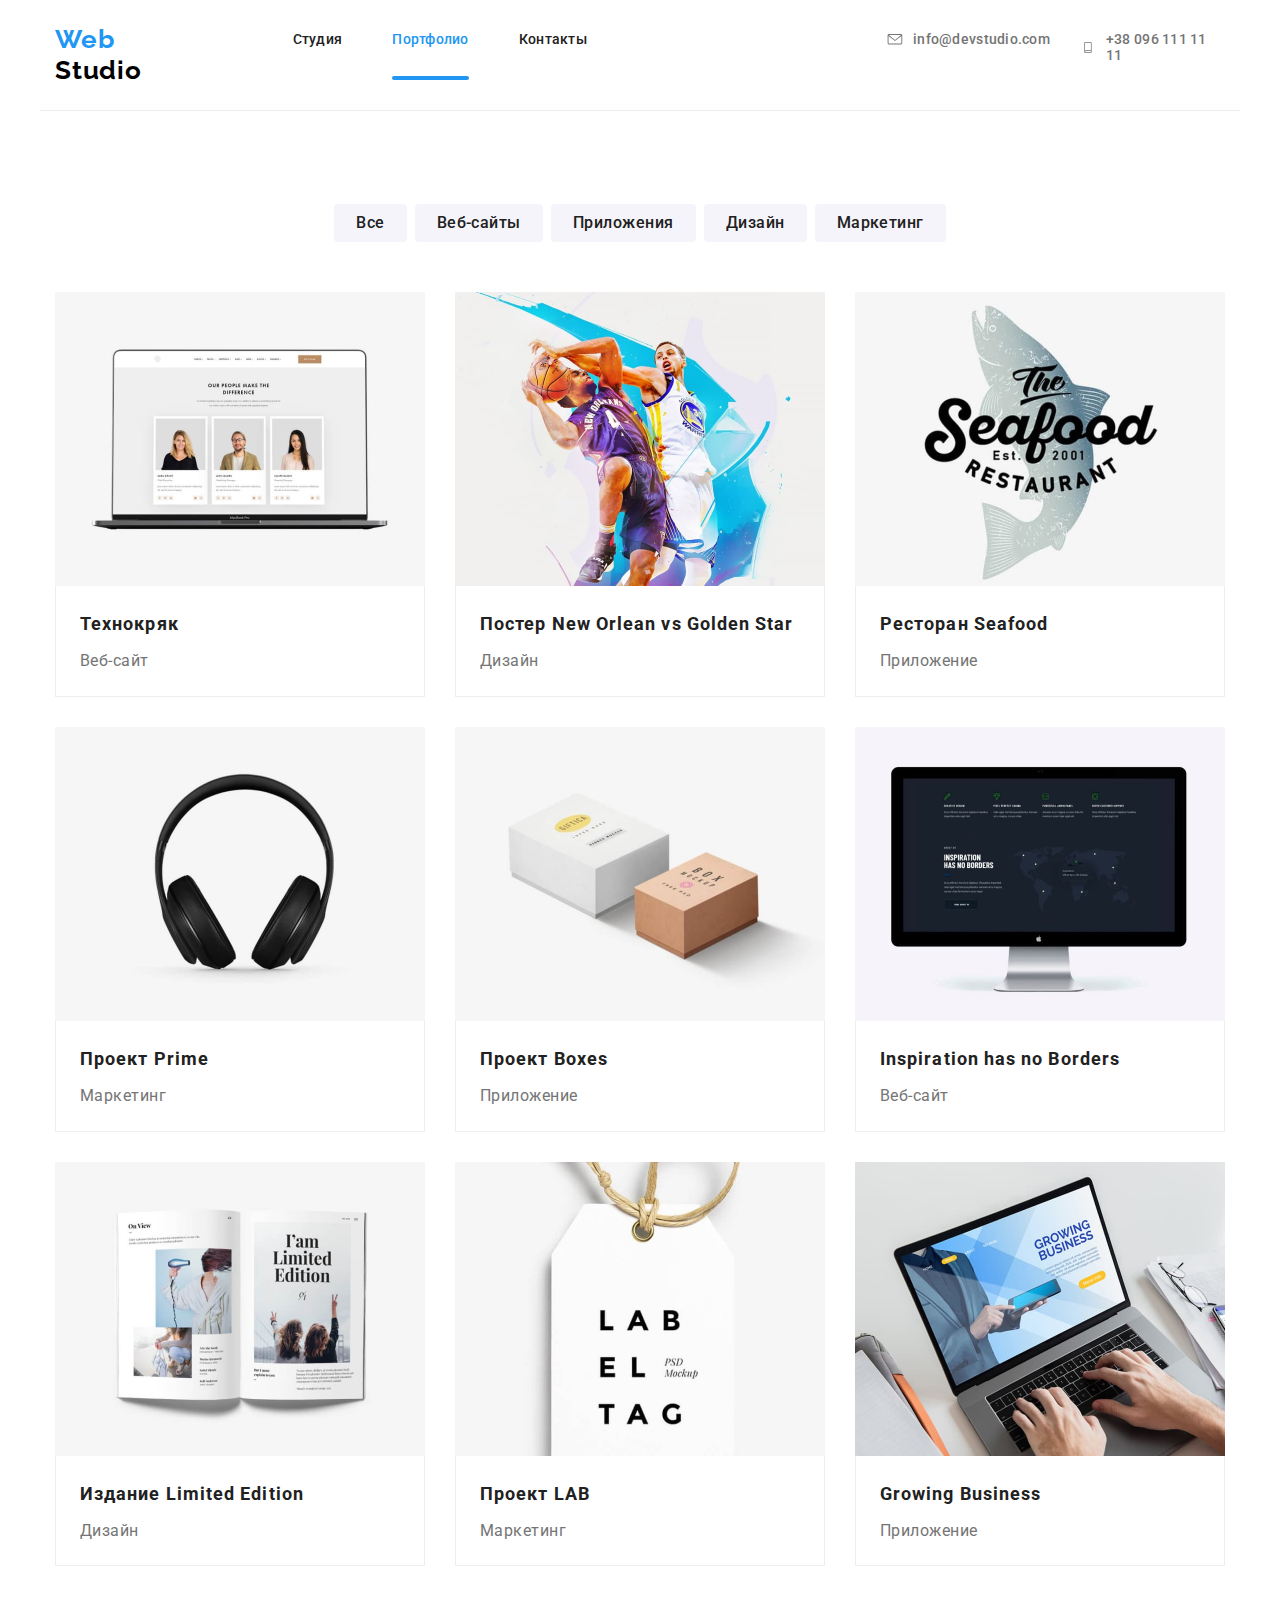
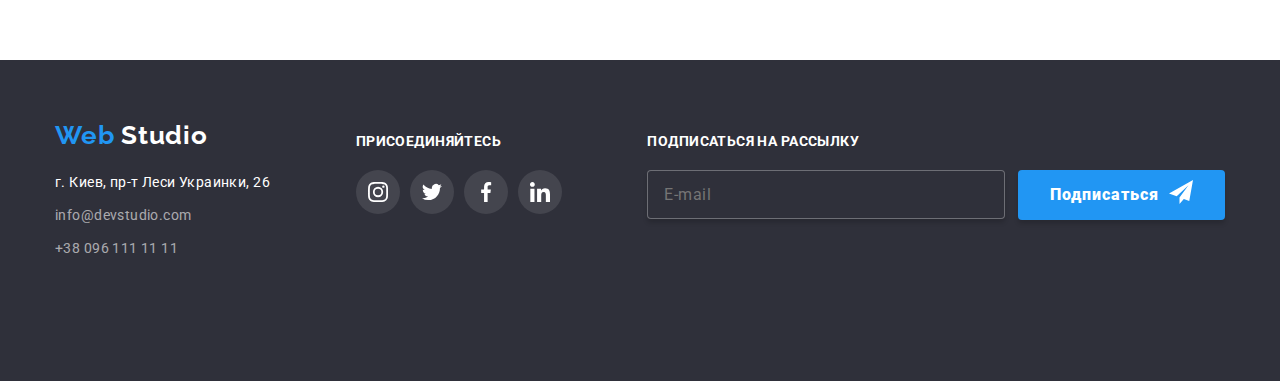
==== commit b37b633d: "adds portfolio adaptive images" ====
--- a/portfolio.html
+++ b/portfolio.html
@@ -82,7 +82,31 @@
       <ul class="examples">
         <li class="examples__item">
           <div class="examples__overlay">
-            <a href="#"><img src="./images/techno.jpg" alt="Технокряк" width="370"></a>
+            <a href="#">
+        
+              <picture>
+                <source 
+                srcset="
+                ./images/techno-370.jpg 370w, 
+                ./images/techno-370@2x.jpg 740w"
+                media="(min-width: 1200px)"
+                />
+                <source 
+                srcset="
+                ./images/techno-354.jpg 354w, 
+                ./images/techno-354@2x.jpg 708w"
+                media="(min-width: 768px)"
+                />
+                <source 
+                srcset="
+                ./images/techno-450.jpg 450w, 
+                ./images/techno-450@2x.jpg 900w"
+                media="(max-width: 767px)"
+                />
+                <img src="./images/techno-370.jpg" alt="Технокряк">
+              </picture>
+            
+            </a>
             <p class="examples__overlay-text">Технокряк это современная площадка распространения коронавируса. Компании используют эту платформу для цифрового шпионажа и атак на защищённые сервера конкурентов.</p>
           </div>
           <div class="examples__card-content">
@@ -92,7 +116,31 @@
         </li>
         <li class="examples__item">
           <div class="examples__overlay">
-            <a href="#"><img src="./images/poster.jpg" alt="Постер New Orlean vs Golden Stars" width="370"></a>
+            <a href="#">
+              
+              <picture>
+                <source 
+                srcset="
+                ./images/poster-370.jpg 370w, 
+                ./images/poster-370@2x.jpg 740w"
+                media="(min-width: 1200px)"
+                />
+                <source 
+                srcset="
+                ./images/poster-354.jpg 354w, 
+                ./images/poster-354@2x.jpg 708w"
+                media="(min-width: 768px)"
+                />
+                <source 
+                srcset="
+                ./images/poster-450.jpg 450w, 
+                ./images/poster-450@2x.jpg 900w"
+                media="(max-width: 767px)"
+                />
+                <img src="./images/poster-370.jpg" alt="Постер New Orlean vs Golden Stars">
+              </picture>
+            
+            </a>
             <p class="examples__overlay-text">Технокряк это современная площадка распространения коронавируса. Компании используют эту платформу для цифрового шпионажа и атак на защищённые сервера конкурентов.</p>
           </div>
           <div class="examples__card-content">
@@ -102,7 +150,31 @@
         </li>
         <li class="examples__item">
           <div class="examples__overlay">
-            <a href="#"><img src="./images/seafood.jpg" alt="Ресторан Seafood" width="370"></a>
+            <a href="#">
+
+              <picture>
+                <source 
+                srcset="
+                ./images/seafood-370.jpg 370w, 
+                ./images/seafood-370@2x.jpg 740w"
+                media="(min-width: 1200px)"
+                />
+                <source 
+                srcset="
+                ./images/seafood-354.jpg 354w, 
+                ./images/seafood-354@2x.jpg 708w"
+                media="(min-width: 768px)"
+                />
+                <source 
+                srcset="
+                ./images/seafood-450.jpg 450w, 
+                ./images/seafood-450@2x.jpg 900w"
+                media="(max-width: 767px)"
+                />
+                <img src="./images/seafood-370.jpg" alt="Ресторан Seafood">
+              </picture>
+            
+            </a>
             <p class="examples__overlay-text">Технокряк это современная площадка распространения коронавируса. Компании используют эту платформу для цифрового шпионажа и атак на защищённые сервера конкурентов.</p>
           </div>
           <div class="examples__card-content">
@@ -112,7 +184,30 @@
         </li>
         <li class="examples__item">
           <div class="examples__overlay">
-            <a href="#"><img src="./images/headphones.jpg" alt="Наушники" width="370"></a>
+            <a href="#">
+              <picture>
+                <source 
+                srcset="
+                ./images/headphones-370.jpg 370w, 
+                ./images/headphones-370@2x.jpg 740w"
+                media="(min-width: 1200px)"
+                />
+                <source 
+                srcset="
+                ./images/headphones-354.jpg 354w, 
+                ./images/headphones-354@2x.jpg 708w"
+                media="(min-width: 768px)"
+                />
+                <source 
+                srcset="
+                ./images/headphones-450.jpg 450w, 
+                ./images/headphones-450@2x.jpg 900w"
+                media="(max-width: 767px)"
+                />
+                <img src="./images/headphones-370.jpg" alt="Наушники">
+              </picture>
+            
+            </a>
             <p class="examples__overlay-text">Технокряк это современная площадка распространения коронавируса. Компании используют эту платформу для цифрового шпионажа и атак на защищённые сервера конкурентов.</p>
           </div>
           <div class="examples__card-content">
@@ -122,7 +217,31 @@
         </li>
         <li class="examples__item">
           <div class="examples__overlay">
-            <a href="#"><img src="./images/boxes.jpg" alt="Ящики" width="370"></a>
+            <a href="#">
+              
+              <picture>
+                <source 
+                srcset="
+                ./images/boxes-370.jpg 370w, 
+                ./images/boxes-370@2x.jpg 740w"
+                media="(min-width: 1200px)"
+                />
+                <source 
+                srcset="
+                ./images/boxes-354.jpg 354w, 
+                ./images/boxes-354@2x.jpg 708w"
+                media="(min-width: 768px)"
+                />
+                <source 
+                srcset="
+                ./images/boxes-450.jpg 450w, 
+                ./images/boxes-450@2x.jpg 900w"
+                media="(max-width: 767px)"
+                />
+                <img src="./images/boxes-370.jpg" alt="Ящики">
+              </picture>
+            
+            </a>
             <p class="examples__overlay-text">Технокряк это современная площадка распространения коронавируса. Компании используют эту платформу для цифрового шпионажа и атак на защищённые сервера конкурентов.</p>
           </div>
           <div class="examples__card-content">
@@ -132,7 +251,31 @@
         </li>
         <li class="examples__item">
           <div class="examples__overlay">
-            <a href="#"><img src="./images/comp.jpg" alt="Монитор" width="370"></a>
+            <a href="#">
+              
+              <picture>
+                <source 
+                srcset="
+                ./images/comp-370.jpg 370w, 
+                ./images/comp-370@2x.jpg 740w"
+                media="(min-width: 1200px)"
+                />
+                <source 
+                srcset="
+                ./images/comp-354.jpg 354w, 
+                ./images/comp-354@2x.jpg 708w"
+                media="(min-width: 768px)"
+                />
+                <source 
+                srcset="
+                ./images/comp-450.jpg 450w, 
+                ./images/comp-450@2x.jpg 900w"
+                media="(max-width: 767px)"
+                />
+                <img src="./images/comp-370.jpg" alt="Монитор">
+              </picture>
+            
+            </a>
             <p class="examples__overlay-text">Технокряк это современная площадка распространения коронавируса. Компании используют эту платформу для цифрового шпионажа и атак на защищённые сервера конкурентов.</p>
           </div>
           <div class="examples__card-content">
@@ -142,7 +285,31 @@
         </li>
         <li class="examples__item">
           <div class="examples__overlay">
-            <a href="#"><img src="./images/magazine.jpg" alt="Журнал" width="370"></a>
+            <a href="#">
+              
+              <picture>
+                <source 
+                srcset="
+                ./images/magazine-370.jpg 370w, 
+                ./images/magazine-370@2x.jpg 740w"
+                media="(min-width: 1200px)"
+                />
+                <source 
+                srcset="
+                ./images/magazine-354.jpg 354w, 
+                ./images/magazine-354@2x.jpg 708w"
+                media="(min-width: 768px)"
+                />
+                <source 
+                srcset="
+                ./images/magazine-450.jpg 450w, 
+                ./images/magazine-450@2x.jpg 900w"
+                media="(max-width: 767px)"
+                />
+                <img src="./images/magazine-370.jpg" alt="Журнал">
+              </picture>
+                          
+            </a>
             <p class="examples__overlay-text">Технокряк это современная площадка распространения коронавируса. Компании используют эту платформу для цифрового шпионажа и атак на защищённые сервера конкурентов.</p>
           </div>
           <div class="examples__card-content">
@@ -152,7 +319,31 @@
         </li>
         <li class="examples__item">
           <div class="examples__overlay">
-            <a href="#"><img src="./images/lab.jpg" alt="Этикетка" width="370"></a>
+            <a href="#">
+              
+              <picture>
+                <source 
+                srcset="
+                ./images/lab-370.jpg 370w, 
+                ./images/lab-370@2x.jpg 740w"
+                media="(min-width: 1200px)"
+                />
+                <source 
+                srcset="
+                ./images/lab-354.jpg 354w, 
+                ./images/lab-354@2x.jpg 708w"
+                media="(min-width: 768px)"
+                />
+                <source 
+                srcset="
+                ./images/lab-450.jpg 450w, 
+                ./images/lab-450@2x.jpg 900w"
+                media="(max-width: 767px)"
+                />
+                <img src="./images/lab-370.jpg" alt="Этикетка">
+              </picture>
+            
+            </a>
             <p class="examples__overlay-text">Технокряк это современная площадка распространения коронавируса. Компании используют эту платформу для цифрового шпионажа и атак на защищённые сервера конкурентов.</p>
           </div>
           <div class="examples__card-content">
@@ -162,7 +353,31 @@
         </li>
         <li class="examples__item">
           <div class="examples__overlay">
-            <a href="#"><img src="./images/desctop.jpg" alt="Ноутбук" width="370"></a>
+            <a href="#">
+              
+              <picture>
+                <source 
+                srcset="
+                ./images/desctop-370.jpg 370w, 
+                ./images/desctop-370@2x.jpg 740w"
+                media="(min-width: 1200px)"
+                />
+                <source 
+                srcset="
+                ./images/desctop-354.jpg 354w, 
+                ./images/desctop-354@2x.jpg 708w"
+                media="(min-width: 768px)"
+                />
+                <source 
+                srcset="
+                ./images/desctop-450.jpg 450w, 
+                ./images/desctop-450@2x.jpg 900w"
+                media="(max-width: 767px)"
+                />
+                <img src="./images/desctop-370.jpg" alt="Ноутбук">
+              </picture>
+            
+            </a>
             <p class="examples__overlay-text">Технокряк это современная площадка распространения коронавируса. Компании используют эту платформу для цифрового шпионажа и атак на защищённые сервера конкурентов.</p>
           </div>
           <div class="examples__card-content">
--- a/css/main.min.css
+++ b/css/main.min.css
@@ -2,5 +2,5 @@
  Consolas,  'Liberation Mono',  Menlo,- monospace;font-size:1em}small{font-size:80%}sub,sup{font-size:75%;line-height:0;position:relative;vertical-align:baseline}sub{bottom:-0.25em}sup{top:-0.5em}button,input,optgroup,select,textarea{font-family:inherit;font-size:100%;line-height:1.15;margin:0}button,select{text-transform:none}button,[type='button'],[type='reset'],[type='submit']{-webkit-appearance:button}button::-moz-focus-inner,[type='button']::-moz-focus-inner,[type='reset']::-moz-focus-inner,[type='submit']::-moz-focus-inner{border-style:none;padding:0}button:-moz-focusring,[type='button']:-moz-focusring,[type='reset']:-moz-focusring,[type='submit']:-moz-focusring{outline:1px dotted ButtonText}fieldset{padding:0.35em 0.75em 0.625em}legend{padding:0}progress{vertical-align:baseline}[type='number']::-webkit-inner-spin-button,[type='number']::-webkit-outer-spin-button{height:auto}[type='search']{-webkit-appearance:textfield;outline-offset:-2px}[type='search']::-webkit-search-decoration{-webkit-appearance:none}::-webkit-file-upload-button{-webkit-appearance:button;font:inherit}summary{display:list-item}html{-webkit-box-sizing:border-box;box-sizing:border-box}*,*::before,*::after{-webkit-box-sizing:inherit;box-sizing:inherit}body{color:#757575;font-family:Roboto,sans-serif;font-weight:400;font-size:14px;line-height:1.71;margin:0}body.modal-open{overflow:hidden}img{display:block;max-width:100%;height:auto}h1,h2,h3{margin-top:0}.main{background-color:#fff}.mobile-menu .site-nav,.mobile-menu .site-auth,.advantages__list,.spec__list,.team__list,.icons__list,.customers__list,.footer__icons-list,.filters__list-cover,.examples{list-style:none;padding:0;margin:0}.header__logo,.site-nav__link,.footer__contact,.filters__button{text-decoration:none;cursor:pointer}.advantages__header,.filters__header,.examples-section__header{position:absolute;clip:rect(0 0 0 0);width:1px;height:1px;margin:-1px}.header--fixed,.advantages__container,.specialization__container,.team__container,.customers__container,.footer-flex,.filters__list-cover,.examples__container{padding-left:15px;padding-right:15px;margin-left:auto;margin-right:auto}@media screen and (max-width: 767px){.header--fixed,.advantages__container,.specialization__container,.team__container,.customers__container,.footer-flex,.filters__list-cover,.examples__container{width:480px}}@media screen and (min-width: 768px){.header--fixed,.advantages__container,.specialization__container,.team__container,.customers__container,.footer-flex,.filters__list-cover,.examples__container{width:768px}}@media screen and (min-width: 1200px){.header--fixed,.advantages__container,.specialization__container,.team__container,.customers__container,.footer-flex,.filters__list-cover,.examples__container{width:1200px}}.modal__open-button,.form__send-button,.subscribe__button{display:inline-block;border-radius:4px;padding:10px 32px;min-width:200px;text-align:center;font-weight:700;font-size:16px;line-height:1.87;letter-spacing:0.06em;color:#fff;background-color:#2196F3;-webkit-box-shadow:0px 4px 4px rgba(0,0,0,0.15);box-shadow:0px 4px 4px rgba(0,0,0,0.15);border:none}.filters__button{display:inline-block;border-radius:4px;padding:6px 22px;text-align:center;font-weight:500;font-size:16px;line-height:1.62;letter-spacing:0.03em;color:#212121;background-color:#F5F4FA;-webkit-transition:color 250ms cubic-bezier(0.4, 0, 0.2, 1),background-color 250ms cubic-bezier(0.4, 0, 0.2, 1),-webkit-box-shadow 250ms cubic-bezier(0.4, 0, 0.2, 1);transition:color 250ms cubic-bezier(0.4, 0, 0.2, 1),background-color 250ms cubic-bezier(0.4, 0, 0.2, 1),-webkit-box-shadow 250ms cubic-bezier(0.4, 0, 0.2, 1);transition:color 250ms cubic-bezier(0.4, 0, 0.2, 1),background-color 250ms cubic-bezier(0.4, 0, 0.2, 1),box-shadow 250ms cubic-bezier(0.4, 0, 0.2, 1);transition:color 250ms cubic-bezier(0.4, 0, 0.2, 1),background-color 250ms cubic-bezier(0.4, 0, 0.2, 1),box-shadow 250ms cubic-bezier(0.4, 0, 0.2, 1),-webkit-box-shadow 250ms cubic-bezier(0.4, 0, 0.2, 1)}.filters__button:hover,.filters__button:focus{color:#fff;background-color:#2196F3;-webkit-box-shadow:0px 2px 2px rgba(0,0,0,0.12),0px 1px 2px rgba(0,0,0,0.08),0px 3px 1px rgba(0,0,0,0.1);box-shadow:0px 2px 2px rgba(0,0,0,0.12),0px 1px 2px rgba(0,0,0,0.08),0px 3px 1px rgba(0,0,0,0.1)}.specialization__main-title,.team__main-title,.customers__main-title{font-weight:700;line-height:1.17;text-align:center;letter-spacing:0.03em;color:#212121}@media screen and (max-width: 1199px){.specialization__main-title,.team__main-title,.customers__main-title{margin-bottom:30px;font-size:28px}}@media screen and (min-width: 1200px){.specialization__main-title,.team__main-title,.customers__main-title{margin-bottom:50px;font-size:36px}}@media screen and (max-width: 1199px){.advantages,.team,.customers{padding-top:60px;padding-bottom:60px}}@media screen and (min-width: 1200px){.advantages,.team,.customers{padding-top:94px;padding-bottom:94px}}.header--fixed{position:relative;display:-webkit-box;display:-ms-flexbox;display:flex;-webkit-box-align:center;-ms-flex-align:center;align-items:center}.header__logo{display:block;font-family:Raleway;font-style:normal;font-weight:700;letter-spacing:0.03em;color:#000}@media screen and (max-width: 767px){.header__logo{padding-top:16px;padding-bottom:16px}}@media screen and (min-width: 768px){.header__logo{padding-top:26px;padding-bottom:25px}}@media screen and (max-width: 1199px){.header__logo{font-size:23px;line-height:1.16}}@media screen and (min-width: 1200px){.header__logo{padding-top:24px;padding-bottom:24px;font-size:26px;line-height:1.19}}.header__logo .web{color:#2196F3}.header__border{border-bottom:1px solid #ECECEC}.main-nav{display:-webkit-box;display:-ms-flexbox;display:flex}@media screen and (max-width: 767px){.mobile-menu .site-nav{display:-webkit-box;display:-ms-flexbox;display:flex;-webkit-box-orient:vertical;-webkit-box-direction:normal;-ms-flex-direction:column;flex-direction:column;-webkit-box-align:center;-ms-flex-align:center;align-items:center;padding-bottom:60px;margin-right:auto;margin-left:auto}}@media screen and (min-width: 768px){.mobile-menu .site-nav{display:-webkit-box;display:-ms-flexbox;display:flex;margin-left:81px;margin-right:84px;z-index:9}.mobile-menu .site-nav .site-nav__item+.site-nav__item{margin-left:50px}}@media screen and (min-width: 1200px){.mobile-menu .site-nav{margin-left:85px;margin-right:300px}}@media screen and (max-width: 767px){.mobile-menu .site-nav__item:not(:last-child){margin-bottom:40px}}.site-nav__link{display:block;font-weight:500;line-height:1.14;letter-spacing:0.02em;color:#212121;-webkit-transition:color 250ms cubic-bezier(0.4, 0, 0.2, 1);transition:color 250ms cubic-bezier(0.4, 0, 0.2, 1)}.site-nav__link:hover,.site-nav__link:focus{color:#2196F3}@media screen and (max-width: 767px){.site-nav__link{font-size:18px;line-height:1.16}}@media screen and (min-width: 768px){.site-nav__link{padding-top:32px;padding-bottom:32px;font-size:14px;line-height:1.14}}.site-nav__link--current{position:relative;color:#2196F3}.site-nav__link--current::after{position:absolute;content:'';bottom:0;right:0;display:block;width:100%;height:4px;background:#2196F3;border-radius:2px;-webkit-transform:scaleX(1);transform:scaleX(1);-webkit-transform-origin:bottom left;transform-origin:bottom left;-webkit-transition:-webkit-transform 250ms cubic-bezier(0.4, 0, 0.2, 1);transition:-webkit-transform 250ms cubic-bezier(0.4, 0, 0.2, 1);transition:transform 250ms cubic-bezier(0.4, 0, 0.2, 1);transition:transform 250ms cubic-bezier(0.4, 0, 0.2, 1), -webkit-transform 250ms cubic-bezier(0.4, 0, 0.2, 1)}.site-nav__link--current:hover::after{-webkit-transform:scaleX(0);transform:scaleX(0)}@media screen and (max-width: 767px){.site-nav__link--current{padding-bottom:10px}}.mobile-menu .site-auth{margin-left:auto}@media screen and (max-width: 767px){.mobile-menu .site-auth{display:-webkit-box;display:-ms-flexbox;display:flex;-webkit-box-orient:vertical;-webkit-box-direction:normal;-ms-flex-direction:column;flex-direction:column;-webkit-box-align:center;-ms-flex-align:center;align-items:center}}@media screen and (min-width: 768px){.mobile-menu .site-auth{display:inline-block}}@media screen and (min-width: 1200px){.mobile-menu .site-auth{display:-webkit-box;display:-ms-flexbox;display:flex}}@media screen and (min-width: 1200px){.site-auth__item+.site-auth__item{margin-left:30px}}@media screen and (max-width: 767px){.mobile-menu .site-auth__item:not(:last-child){margin-bottom:16px}}@media screen and (min-width: 768px){.site-auth__button{display:block}}@media screen and (min-width: 1200px){.site-auth__button{display:inline-block;padding-top:32px;padding-bottom:32px}}@media screen and (min-width: 768px) and (max-width: 1199px){.site-auth__button-mail{padding-top:21px;margin-bottom:10px}}@media screen and (min-width: 768px) and (max-width: 1199px){.site-auth__button-tel{padding-bottom:17px}}.site-auth__link{display:-webkit-box;display:-ms-flexbox;display:flex;-webkit-box-align:center;-ms-flex-align:center;align-items:center;text-decoration:none;font-weight:500;letter-spacing:0.02em;text-decoration:none;cursor:pointer;color:#757575;-webkit-transition:color 250ms cubic-bezier(0.4, 0, 0.2, 1);transition:color 250ms cubic-bezier(0.4, 0, 0.2, 1)}@media screen and (max-width: 767px){.site-auth__link{font-size:18px;line-height:1.16}}@media screen and (min-width: 768px){.site-auth__link{font-size:12px;line-height:1.16}}@media screen and (min-width: 1200px){.site-auth__link{font-size:14px;line-height:1.14}}.site-auth__icon{width:16px;height:11px;margin-right:10px;fill:#757575;-webkit-transition:fill 250ms cubic-bezier(0.4, 0, 0.2, 1);transition:fill 250ms cubic-bezier(0.4, 0, 0.2, 1)}.site-auth__button:hover a,.site-auth__button:focus a{color:#2196F3}.site-auth__button:hover svg,.site-auth__button:focus svg{fill:#2196F3}.mobile__button{display:inline-block;margin:0;padding:0;border:none;background-color:transparent;margin-left:267px}@media screen and (min-width: 768px){.mobile__button{display:none}}.mobile__button-icon{width:40px;height:40px;fill:#212121}.mobile__button-icon:hover,.mobile__button-icon:focus{fill:#2196F3}@media screen and (min-width: 768px){.mobile__button-icon{display:none}}.mobile__button-icon--cross{display:none}.mobile__button.is-open .mobile__button-icon--cross{display:block}.mobile__button.is-open .mobile__button-icon--menu{display:none}@media screen and (max-width: 767px){.mobile-menu{display:none;position:absolute;top:100%;left:0;width:100%;z-index:6;padding-top:60px;padding-bottom:60px;background-color:#fff}.mobile-menu.is-open{display:block}}@media screen and (min-width: 768px){.mobile-menu{display:-webkit-box;display:-ms-flexbox;display:flex}}.hero{text-align:center}.hero__overlay{position:relative;max-width:1600px;margin-left:auto;margin-right:auto;background-image:-webkit-gradient(linear, left top, right top, from(rgba(47,48,58,0.8)), to(rgba(47,48,58,0.8))),url("../images/Header.jpg");background-image:linear-gradient(to right, rgba(47,48,58,0.8), rgba(47,48,58,0.8)),url("../images/Header.jpg");background-repeat:no-repeat;background-position:center;background-size:cover;background-color:#2F303A}@media screen and (max-width: 767px){.hero__overlay{width:480px;height:400px}}@media screen and (min-width: 768px){.hero__overlay{width:768px;height:400px}}@media screen and (min-width: 1200px){.hero__overlay{width:100%;height:600px}}.hero__text{position:absolute;top:50%;left:50%;-webkit-transform:translate(-50%, -50%);transform:translate(-50%, -50%)}.hero__title{margin-top:o;margin-bottom:30px;font-weight:900;letter-spacing:0.06em;text-transform:uppercase;color:#fff}@media screen and (max-width: 767px){.hero__title{width:360px;height:84px}}@media screen and (max-width: 1199px){.hero__title{font-size:26px;line-height:1.62}}@media screen and (min-width: 1200px){.hero__title{font-size:44px;line-height:1.36}}.backdrop{position:fixed;top:0;left:0;width:100%;height:100%;background-color:rgba(0,0,0,0.2);opacity:1;-webkit-transition:opacity 250ms cubic-bezier(0.4, 0, 0.2, 1);transition:opacity 250ms cubic-bezier(0.4, 0, 0.2, 1);z-index:4;padding-top:93px;padding-bottom:94px;padding-left:15px;padding-right:15px;overflow-y:scroll}.backdrop.is-hidden{opacity:0;pointer-events:none}.backdrop.is-hidden .modal{-webkit-transform:translate(-50%, -50%) scale(0.9);transform:translate(-50%, -50%) scale(0.9);opacity:0}.modal{position:absolute;top:50%;left:50%;background-color:#fff;-webkit-box-shadow:0px 2px 1px rgba(0,0,0,0.2),0px 1px 1px rgba(0,0,0,0.14),0px 1px 3px rgba(0,0,0,0.12);box-shadow:0px 2px 1px rgba(0,0,0,0.2),0px 1px 1px rgba(0,0,0,0.14),0px 1px 3px rgba(0,0,0,0.12);border-radius:4px;-webkit-transform:translate(-50%, -50%) scale(1);transform:translate(-50%, -50%) scale(1);opacity:1;z-index:5;-webkit-transition:opacity 250ms cubic-bezier(0.4, 0, 0.2, 1),-webkit-transform 250ms cubic-bezier(0.4, 0, 0.2, 1);transition:opacity 250ms cubic-bezier(0.4, 0, 0.2, 1),-webkit-transform 250ms cubic-bezier(0.4, 0, 0.2, 1);transition:transform 250ms cubic-bezier(0.4, 0, 0.2, 1),opacity 250ms cubic-bezier(0.4, 0, 0.2, 1);transition:transform 250ms cubic-bezier(0.4, 0, 0.2, 1),opacity 250ms cubic-bezier(0.4, 0, 0.2, 1),-webkit-transform 250ms cubic-bezier(0.4, 0, 0.2, 1)}@media screen and (max-width: 767px){.modal{top:10%;-webkit-transform:translateX(-50%) scale(1);transform:translateX(-50%) scale(1)}}@media screen and (max-width: 1199px){.modal{width:450px;min-height:609px}}@media screen and (min-width: 1200px){.modal{width:528px;min-height:581px}}.modal-closing{position:absolute;top:8px;right:8px;display:-webkit-box;display:-ms-flexbox;display:flex;margin:0;padding:0;width:30px;height:30px;border-radius:50%;border:none;background-color:white;border:1px solid rgba(0,0,0,0.1)}.modal__close-button{position:absolute;margin-right:6px;margin-left:5px;margin-top:6px;margin-bottom:6px;display:block;width:18px;height:18px;fill:#000;-webkit-transition:fill 250ms cubic-bezier(0.4, 0, 0.2, 1);transition:fill 250ms cubic-bezier(0.4, 0, 0.2, 1)}.modal-closing:hover>.modal__close-button,.modal-closing:focus>.modal__close-button{fill:#2196F3}.form{padding:40px}.form__header{margin:0;padding-bottom:30px;font-style:normal;font-weight:700;font-size:20px;line-height:1.15;text-align:center;letter-spacing:0.03em;color:#212121}.form__field{position:relative;display:block;margin-bottom:28px}.form__input{width:100%;padding:12px 16px;padding-left:42px;display:block;border:1px solid rgba(33,33,33,0.2);border-radius:4px}.form__label{position:absolute;top:0;left:42px;-webkit-transform:translateY(50%);transform:translateY(50%);-webkit-transition:color 250ms cubic-bezier(0.4, 0, 0.2, 1),-webkit-transform 250ms cubic-bezier(0.4, 0, 0.2, 1);transition:color 250ms cubic-bezier(0.4, 0, 0.2, 1),-webkit-transform 250ms cubic-bezier(0.4, 0, 0.2, 1);transition:transform 250ms cubic-bezier(0.4, 0, 0.2, 1),color 250ms cubic-bezier(0.4, 0, 0.2, 1);transition:transform 250ms cubic-bezier(0.4, 0, 0.2, 1),color 250ms cubic-bezier(0.4, 0, 0.2, 1),-webkit-transform 250ms cubic-bezier(0.4, 0, 0.2, 1)}.form__field:focus-within>.form__label,.form__input:not(:placeholder-shown)+.form__label{-webkit-transform:translate(-27px, -20px);transform:translate(-27px, -20px);color:#2196F3}textarea{height:120px;margin:0}.textarea__label{position:absolute;top:0;left:16px;-webkit-transform:translateY(50%);transform:translateY(50%);-webkit-transition:color 250ms cubic-bezier(0.4, 0, 0.2, 1),-webkit-transform 250ms cubic-bezier(0.4, 0, 0.2, 1);transition:color 250ms cubic-bezier(0.4, 0, 0.2, 1),-webkit-transform 250ms cubic-bezier(0.4, 0, 0.2, 1);transition:transform 250ms cubic-bezier(0.4, 0, 0.2, 1),color 250ms cubic-bezier(0.4, 0, 0.2, 1);transition:transform 250ms cubic-bezier(0.4, 0, 0.2, 1),color 250ms cubic-bezier(0.4, 0, 0.2, 1),-webkit-transform 250ms cubic-bezier(0.4, 0, 0.2, 1)}.form__field:focus-within>.textarea__label,.form__input:not(:placeholder-shown)+.textarea__label{-webkit-transform:translate(2px, -20px);transform:translate(2px, -20px);color:#2196F3}.form__icon{position:absolute;top:13px;left:16px;width:18px;height:18px;display:inline-block;background-size:cover;-webkit-transition:fill 250ms cubic-bezier(0.4, 0, 0.2, 1);transition:fill 250ms cubic-bezier(0.4, 0, 0.2, 1)}.form__field:focus-within>.form__icon{fill:#2196F3}.policy{display:-webkit-box;display:-ms-flexbox;display:flex;margin-top:20px;margin-bottom:30px;-webkit-box-align:center;-ms-flex-align:center;align-items:center}@media screen and (min-width: 1200px){.policy{padding-left:13px}}.policy input[type='checkbox']{margin-right:8px}.policy__text{letter-spacing:0.03em;color:#757575}@media screen and (max-width: 1199px){.policy__text{font-size:12px;line-height:1.16}}@media screen and (min-width: 1200px){.policy__text{font-size:14px;line-height:1.71}}.policy a{color:#2196F3}.checkbox{position:absolute;width:1px;height:1px;margin:-1px;border:0;padding:0;clip:rect(0 0 0 0);overflow:hidden}.check-icon{display:inline-block;width:16px;height:15px;margin-right:8px;border:2px solid #212121;border-radius:4px}.checkbox:checked+.check-icon{background-image:url("../images/icon-check-blue.svg");background-size:cover;background-origin:border-box;border:2px solid transparent}.form__send-button{display:block;margin-left:auto;margin-right:auto}.advantages{background-color:#fff}@media screen and (max-width: 1199px){.advantages{padding-top:60px;padding-bottom:60px}}@media screen and (min-width: 1200px){.advantages{padding-top:94px;padding-bottom:94px}}.advantages__list{position:relative}@media screen and (min-width: 768px){.advantages__list{display:-webkit-box;display:-ms-flexbox;display:flex;-ms-flex-wrap:wrap;flex-wrap:wrap;margin:-15px}}@media screen and (min-width: 1200px){.advantages__list{padding-bottom:0;margin-bottom:0;margin-top:0}}.advantages__title{margin-top:30px;margin-bottom:10px;font-weight:700;font-size:14px;line-height:1.14x;letter-spacing:0.03em;text-transform:uppercase;color:#212121}@media screen and (max-width: 767px){.advantages__title{text-align:center}}@media screen and (min-width: 1200px){.advantages__title{width:270px;display:block}}.advantages__text{margin-top:0;margin-bottom:0;letter-spacing:0.03em}@media screen and (min-width: 1200px){.advantages__text{width:270px;display:block}}@media screen and (min-width: 768px){.advantages__item{width:calc((100% - 60px) / 2);margin:15px}}@media screen and (min-width: 1200px){.advantages__item{width:270px}}@media screen and (max-width: 767px){.advantages__item:not(:last-child){margin-bottom:30px}}.advantages__icon{width:70px;height:70px}.advantages__icon-bcg{display:-webkit-box;display:-ms-flexbox;display:flex;height:120px;margin:0;-webkit-box-pack:center;-ms-flex-pack:center;justify-content:center;-webkit-box-align:center;-ms-flex-align:center;align-items:center;background-color:#F5F4FA;border-radius:4px}@media screen and (max-width: 767px){.advantages__icon-bcg{width:450px}}@media screen and (min-width: 768px){.advantages__icon-bcg{width:354px}}@media screen and (min-width: 1200px){.advantages__icon-bcg{width:270px}}.specialization{padding-bottom:94px;background-color:#fff}@media screen and (max-width: 1199px){.specialization{display:none}}.spec__list{display:-webkit-box;display:-ms-flexbox;display:flex;-ms-flex-wrap:wrap;flex-wrap:wrap}.spec__item{width:calc((100% - 60px) / 3)}.spec__item+.spec__item{margin-left:30px}.spec__overlay{position:relative}.spec__title{position:absolute;bottom:0;right:0;display:block;padding:27px;margin:0;width:100%;height:70px;font-weight:700;font-size:14px;line-height:1.14;letter-spacing:0.03em;text-align:center;text-transform:uppercase;color:#fff;background-color:rgba(47,48,58,0.8)}.team{background-color:#F5F4FA}@media screen and (max-width: 767px){.team{width:480px}}.team__list{display:-webkit-box;display:-ms-flexbox;display:flex;-ms-flex-wrap:wrap;flex-wrap:wrap;margin:-15px}.team__item{margin:15px;text-align:center;-webkit-box-shadow:0px 2px 1px rgba(0,0,0,0.2),0px 1px 1px rgba(0,0,0,0.14),0px 1px 3px rgba(0,0,0,0.12);box-shadow:0px 2px 1px rgba(0,0,0,0.2),0px 1px 1px rgba(0,0,0,0.14),0px 1px 3px rgba(0,0,0,0.12);background:#fff}@media screen and (max-width: 767px){.team__item{width:450px}.team__item img{width:450px}}@media screen and (min-width: 768px){.team__item{width:calc((100% - 60px) / 2)}.team__item img{width:354px}}@media screen and (min-width: 1199px){.team__item{width:270px}}.team__names{padding-top:30px;margin-bottom:10px;font-weight:500;font-size:16px;line-height:1.19;letter-spacing:0.03em;color:#212121}.team__jobs{margin-top:0;margin-bottom:16px;font-size:16px;line-height:1.19;letter-spacing:0.03em}.icons__list{display:-webkit-box;display:-ms-flexbox;display:flex;-webkit-box-pack:center;-ms-flex-pack:center;justify-content:center;padding-bottom:24px}.icons__list>li+li{margin-left:10px}.team__icon{width:44px;height:44px;fill:#AFB1B8;border-radius:50%;background-color:#fff;-webkit-transition:fill 250ms cubic-bezier(0.4, 0, 0.2, 1),background-color 250ms cubic-bezier(0.4, 0, 0.2, 1);transition:fill 250ms cubic-bezier(0.4, 0, 0.2, 1),background-color 250ms cubic-bezier(0.4, 0, 0.2, 1)}.team__icon:hover,.team__icon:focus{fill:#fff;background-color:#2196F3}.customers{background-color:#fff}.customers__list{display:-webkit-box;display:-ms-flexbox;display:flex;-ms-flex-wrap:wrap;flex-wrap:wrap;-webkit-box-pack:center;-ms-flex-pack:center;justify-content:center;margin:-15px}.customers__item{display:-webkit-box;display:-ms-flexbox;display:flex;height:90px;margin:15px}@media screen and (max-width: 767px){.customers__item{width:calc((100% - 60px) / 2)}}@media screen and (min-width: 768px){.customers__item{width:calc((100% - 90px) / 3)}}@media screen and (min-width: 1200px){.customers__item{display:-webkit-inline-box;display:-ms-inline-flexbox;display:inline-flex;width:170px}}.customers__link{display:-webkit-box;display:-ms-flexbox;display:flex;-webkit-box-pack:center;-ms-flex-pack:center;justify-content:center;-webkit-box-align:center;-ms-flex-align:center;align-items:center;border:1px solid #AFB1B8;border-radius:4px;cursor:pointer;-webkit-transition:border-color 250ms cubic-bezier(0.4, 0, 0.2, 1);transition:border-color 250ms cubic-bezier(0.4, 0, 0.2, 1)}@media screen and (max-width: 767px){.customers__link{width:210px}}@media screen and (min-width: 768px){.customers__link{width:226px}}@media screen and (min-width: 1200px){.customers__link{width:170px}}.customers__link:hover,.customers__link:focus{border-color:#2196F3}.customers__icon{display:-webkit-inline-box;display:-ms-inline-flexbox;display:inline-flex;fill:#AFB1B8;-webkit-transition:fill 250ms cubic-bezier(0.4, 0, 0.2, 1);transition:fill 250ms cubic-bezier(0.4, 0, 0.2, 1)}.customers__link:hover .customers__icon{fill:#2196F3}.footer{padding-top:60px;padding-bottom:60px;background-color:#2F303A}@media screen and (max-width: 767px){.footer{width:480px}}@media screen and (min-width: 768px){.footer-flex{display:-webkit-box;display:-ms-flexbox;display:flex;-ms-flex-pack:distribute;justify-content:space-around;-ms-flex-wrap:wrap;flex-wrap:wrap}}@media screen and (min-width: 1200px){.footer-flex{-webkit-box-pack:justify;-ms-flex-pack:justify;justify-content:space-between}}.footer__logo{display:block;margin-top:0;margin-bottom:20px;font-family:Raleway;font-weight:700;font-style:normal;font-size:24px;line-height:1.17;letter-spacing:0.03em;color:#fff}@media screen and (max-width: 1199px){.footer__logo{text-align:center}}@media screen and (min-width: 1200px){.footer__logo{font-size:26px;line-height:1.18}}.footer__logo .web{color:#2196F3}.address{margin-bottom:60px}.address__name{margin-top:0;margin-bottom:0;font-style:normal;letter-spacing:0.03em;color:#fff}@media screen and (max-width: 767px){.address__name{text-align:center}}.footer__contact{display:block;margin-top:9px;font-style:normal;letter-spacing:0.03em;color:rgba(255,255,255,0.6)}@media screen and (max-width: 1199px){.footer__contact{text-align:center}}.connect__text{margin-bottom:20px;font-weight:700;line-height:1.14;letter-spacing:0.03em;text-transform:uppercase;color:#fff}@media screen and (max-width: 1199px){.connect__text{text-align:center}}.footer__icons-list{display:-webkit-box;display:-ms-flexbox;display:flex;-webkit-box-pack:center;-ms-flex-pack:center;justify-content:center;margin-bottom:60px}.footer__icons-list>li+li{margin-left:10px}.footer__social-icon{width:44px;height:44px;fill:#fff;border-radius:50%;background-color:rgba(255,255,255,0.1);-webkit-transition:fill 250ms cubic-bezier(0.4, 0, 0.2, 1),background-color 250ms cubic-bezier(0.4, 0, 0.2, 1);transition:fill 250ms cubic-bezier(0.4, 0, 0.2, 1),background-color 250ms cubic-bezier(0.4, 0, 0.2, 1)}.footer__social-icon:hover,.footer__social-icon:focus{fill:#fff;background-color:#2196F3}.subscribe__email{height:49px;padding:15px 16px;font-size:16px;line-height:1.87;letter-spacing:0.03em;color:rgba(255,255,255,0.6);border:1px solid rgba(255,255,255,0.3);-webkit-box-shadow:0px 4px 4px rgba(0,0,0,0.15);box-shadow:0px 4px 4px rgba(0,0,0,0.15);border-radius:4px;background-color:#2F303A}@media screen and (max-width: 1199px){.subscribe__email{width:450px;margin-bottom:20px}}@media screen and (min-width: 1200px){.subscribe__email{width:358px;margin-right:10px}}.subscribe__button{position:relative;overflow:hidden}.subscribe__button:hover,.subscribe__button:focus{background-color:palevioletred}@media screen and (max-width: 1199px){.subscribe__button{display:block;margin-left:auto;margin-right:auto}}.btn-text{display:-webkit-inline-box;display:-ms-inline-flexbox;display:inline-flex;font-weight:900;font-family:Roboto;-ms-flex-line-pack:baseline;align-content:baseline;cursor:pointer;overflow:hidden;-webkit-transition:background-color 250ms cubic-bezier(0.4, 0, 0.2, 1);transition:background-color 250ms cubic-bezier(0.4, 0, 0.2, 1)}.btn-text::after{content:'';display:inline-block;margin-left:10px;width:24px;height:24px;-ms-flex-line-pack:center;align-content:center;background-image:url("../images/send.svg");background-size:contain;-webkit-transition:-webkit-transform 250ms cubic-bezier(0.4, 0, 0.2, 1);transition:-webkit-transform 250ms cubic-bezier(0.4, 0, 0.2, 1);transition:transform 250ms cubic-bezier(0.4, 0, 0.2, 1);transition:transform 250ms cubic-bezier(0.4, 0, 0.2, 1), -webkit-transform 250ms cubic-bezier(0.4, 0, 0.2, 1)}.btn-text:hover::after{-webkit-transform:translateY(-35px);transform:translateY(-35px)}.btn-text::before{position:absolute;-webkit-transform:translateY(40px);transform:translateY(40px);right:30px;content:'';display:inline-block;width:24px;height:24px;background-image:url(../images/mail.svg);background-repeat:no-repeat;background-size:contain;fill:#fff;-webkit-transition:-webkit-transform 250ms cubic-bezier(0.4, 0, 0.2, 1);transition:-webkit-transform 250ms cubic-bezier(0.4, 0, 0.2, 1);transition:transform 250ms cubic-bezier(0.4, 0, 0.2, 1);transition:transform 250ms cubic-bezier(0.4, 0, 0.2, 1), -webkit-transform 250ms cubic-bezier(0.4, 0, 0.2, 1)}.btn-text:hover::before{-webkit-transform:translateY(0);transform:translateY(0)}@media screen and (max-width: 767px){.filters{padding-top:60px;padding-bottom:40px}}@media screen and (min-width: 768px){.filters{padding-top:60px;padding-bottom:30px}}@media screen and (min-width: 1200px){.filters{padding-top:93px;padding-bottom:50px}}.filters__list{display:-webkit-box;display:-ms-flexbox;display:flex;-ms-flex-wrap:wrap;flex-wrap:wrap}@media screen and (max-width: 767px){.filters__list{-ms-flex-line-pack:start;align-content:flex-start}}@media screen and (min-width: 768px){.filters__list{-webkit-box-pack:center;-ms-flex-pack:center;justify-content:center}}@media screen and (max-width: 767px){.filters__list-item{margin-right:8px}.filters__list-item:not(:nth-last-child(-n+2)){margin-bottom:15px}}@media screen and (min-width: 768px){.filters__list-item+.filters__list-item{margin-left:8px}}@media screen and (max-width: 1199px){.examples-section{padding-bottom:60px}}@media screen and (min-width: 1200px){.examples-section{padding-bottom:94px}}.examples{display:-webkit-box;display:-ms-flexbox;display:flex;-ms-flex-wrap:wrap;flex-wrap:wrap;margin:-15px}.examples__item{margin:15px}@media screen and (max-width: 767px){.examples__item{width:450px}.examples__item img{width:450px}}@media screen and (min-width: 767px){.examples__item{width:calc((100% - 60px) / 2)}.examples__item img{width:354px}}@media screen and (min-width: 1200px){.examples__item{width:calc((100% - 90px) / 3)}.examples__item img{width:370px}}.examples__item:hover,.examples__item:focus{-webkit-box-shadow:1px 4px 6px rgba(0,0,0,0.16),0px 4px 4px rgba(0,0,0,0.06),0px 1px 1px rgba(0,0,0,0.12);box-shadow:1px 4px 6px rgba(0,0,0,0.16),0px 4px 4px rgba(0,0,0,0.06),0px 1px 1px rgba(0,0,0,0.12)}.examples__overlay{position:relative;overflow:hidden}.examples__overlay::before{content:'';position:absolute;display:block;width:100%;height:100%;background:rgba(33,150,243,0.9);z-index:1;opacity:0;-webkit-transform:translateY(100%);transform:translateY(100%);-webkit-transition:-webkit-transform 250ms cubic-bezier(0.4, 0, 0.2, 1);transition:-webkit-transform 250ms cubic-bezier(0.4, 0, 0.2, 1);transition:transform 250ms cubic-bezier(0.4, 0, 0.2, 1);transition:transform 250ms cubic-bezier(0.4, 0, 0.2, 1), -webkit-transform 250ms cubic-bezier(0.4, 0, 0.2, 1)}.examples__item:hover .examples__overlay::before{opacity:1;-webkit-transform:translateY(0);transform:translateY(0)}.examples__overlay-text{position:absolute;display:block;width:322px;height:168px;margin:0;bottom:63px;left:24px;z-index:2;font-style:normal;font-size:18px;line-height:1.55;letter-spacing:0.03em;color:#fff;opacity:0}.examples__item:hover .examples__overlay-text{opacity:1}.examples__card-content{border-bottom:1px solid #eee;border-left:1px solid #eee;border-right:1px solid #eee;display:block}.examples__headings{padding-top:20px;margin-bottom:4px;padding-left:24px;padding-right:24px;font-weight:700;font-size:18px;line-height:2;letter-spacing:0.06em;text-overflow:ellipsis;overflow:hidden;color:#212121}@media screen and (min-width: 768px) and (max-width: 1199px){.examples__headings{width:350px;white-space:nowrap;text-overflow:ellipsis}}.examples__type{margin-top:0;margin-bottom:0;padding-bottom:20px;padding-left:24px;padding-right:24px;font-style:normal;font-size:16px;line-height:1.87;letter-spacing:0.03em;color:#757575}
+ monospace;font-size:1em}small{font-size:80%}sub,sup{font-size:75%;line-height:0;position:relative;vertical-align:baseline}sub{bottom:-0.25em}sup{top:-0.5em}button,input,optgroup,select,textarea{font-family:inherit;font-size:100%;line-height:1.15;margin:0}button,select{text-transform:none}button,[type='button'],[type='reset'],[type='submit']{-webkit-appearance:button}button::-moz-focus-inner,[type='button']::-moz-focus-inner,[type='reset']::-moz-focus-inner,[type='submit']::-moz-focus-inner{border-style:none;padding:0}button:-moz-focusring,[type='button']:-moz-focusring,[type='reset']:-moz-focusring,[type='submit']:-moz-focusring{outline:1px dotted ButtonText}fieldset{padding:0.35em 0.75em 0.625em}legend{padding:0}progress{vertical-align:baseline}[type='number']::-webkit-inner-spin-button,[type='number']::-webkit-outer-spin-button{height:auto}[type='search']{-webkit-appearance:textfield;outline-offset:-2px}[type='search']::-webkit-search-decoration{-webkit-appearance:none}::-webkit-file-upload-button{-webkit-appearance:button;font:inherit}summary{display:list-item}html{-webkit-box-sizing:border-box;box-sizing:border-box}*,*::before,*::after{-webkit-box-sizing:inherit;box-sizing:inherit}body{color:#757575;font-family:Roboto,sans-serif;font-weight:400;font-size:14px;line-height:1.71;margin:0}body.modal-open{overflow:hidden}img{display:block;max-width:100%;height:auto}h1,h2,h3{margin-top:0}.main{background-color:#fff}.mobile-menu .site-nav,.mobile-menu .site-auth,.advantages__list,.spec__list,.team__list,.icons__list,.customers__list,.footer__icons-list,.filters__list-cover,.examples{list-style:none;padding:0;margin:0}.header__logo,.site-nav__link,.footer__contact,.filters__button{text-decoration:none;cursor:pointer}.advantages__header,.filters__header,.examples-section__header{position:absolute;clip:rect(0 0 0 0);width:1px;height:1px;margin:-1px}.header--fixed,.advantages__container,.specialization__container,.team__container,.customers__container,.footer-flex,.filters__list-cover,.examples__container{padding-left:15px;padding-right:15px;margin-left:auto;margin-right:auto}@media screen and (max-width: 767px){.header--fixed,.advantages__container,.specialization__container,.team__container,.customers__container,.footer-flex,.filters__list-cover,.examples__container{width:480px}}@media screen and (min-width: 768px){.header--fixed,.advantages__container,.specialization__container,.team__container,.customers__container,.footer-flex,.filters__list-cover,.examples__container{width:768px}}@media screen and (min-width: 1200px){.header--fixed,.advantages__container,.specialization__container,.team__container,.customers__container,.footer-flex,.filters__list-cover,.examples__container{width:1200px}}.modal__open-button,.form__send-button,.subscribe__button{display:inline-block;border-radius:4px;padding:10px 32px;min-width:200px;text-align:center;font-weight:700;font-size:16px;line-height:1.87;letter-spacing:0.06em;color:#fff;background-color:#2196F3;-webkit-box-shadow:0px 4px 4px rgba(0,0,0,0.15);box-shadow:0px 4px 4px rgba(0,0,0,0.15);border:none}.filters__button{display:inline-block;border-radius:4px;padding:6px 22px;text-align:center;font-weight:500;font-size:16px;line-height:1.62;letter-spacing:0.03em;color:#212121;background-color:#F5F4FA;-webkit-transition:color 250ms cubic-bezier(0.4, 0, 0.2, 1),background-color 250ms cubic-bezier(0.4, 0, 0.2, 1),-webkit-box-shadow 250ms cubic-bezier(0.4, 0, 0.2, 1);transition:color 250ms cubic-bezier(0.4, 0, 0.2, 1),background-color 250ms cubic-bezier(0.4, 0, 0.2, 1),-webkit-box-shadow 250ms cubic-bezier(0.4, 0, 0.2, 1);transition:color 250ms cubic-bezier(0.4, 0, 0.2, 1),background-color 250ms cubic-bezier(0.4, 0, 0.2, 1),box-shadow 250ms cubic-bezier(0.4, 0, 0.2, 1);transition:color 250ms cubic-bezier(0.4, 0, 0.2, 1),background-color 250ms cubic-bezier(0.4, 0, 0.2, 1),box-shadow 250ms cubic-bezier(0.4, 0, 0.2, 1),-webkit-box-shadow 250ms cubic-bezier(0.4, 0, 0.2, 1)}.filters__button:hover,.filters__button:focus{color:#fff;background-color:#2196F3;-webkit-box-shadow:0px 2px 2px rgba(0,0,0,0.12),0px 1px 2px rgba(0,0,0,0.08),0px 3px 1px rgba(0,0,0,0.1);box-shadow:0px 2px 2px rgba(0,0,0,0.12),0px 1px 2px rgba(0,0,0,0.08),0px 3px 1px rgba(0,0,0,0.1)}.specialization__main-title,.team__main-title,.customers__main-title{font-weight:700;line-height:1.17;text-align:center;letter-spacing:0.03em;color:#212121}@media screen and (max-width: 1199px){.specialization__main-title,.team__main-title,.customers__main-title{margin-bottom:30px;font-size:28px}}@media screen and (min-width: 1200px){.specialization__main-title,.team__main-title,.customers__main-title{margin-bottom:50px;font-size:36px}}@media screen and (max-width: 1199px){.advantages,.team,.customers{padding-top:60px;padding-bottom:60px}}@media screen and (min-width: 1200px){.advantages,.team,.customers{padding-top:94px;padding-bottom:94px}}.header--fixed{position:relative;display:-webkit-box;display:-ms-flexbox;display:flex;-webkit-box-align:center;-ms-flex-align:center;align-items:center}.header__logo{display:block;font-family:Raleway;font-style:normal;font-weight:700;letter-spacing:0.03em;color:#000}@media screen and (max-width: 767px){.header__logo{padding-top:16px;padding-bottom:16px}}@media screen and (min-width: 768px){.header__logo{padding-top:26px;padding-bottom:25px}}@media screen and (max-width: 1199px){.header__logo{font-size:23px;line-height:1.16}}@media screen and (min-width: 1200px){.header__logo{padding-top:24px;padding-bottom:24px;font-size:26px;line-height:1.19}}.header__logo .web{color:#2196F3}.header__border{border-bottom:1px solid #ECECEC}.main-nav{display:-webkit-box;display:-ms-flexbox;display:flex}@media screen and (max-width: 767px){.mobile-menu .site-nav{display:-webkit-box;display:-ms-flexbox;display:flex;-webkit-box-orient:vertical;-webkit-box-direction:normal;-ms-flex-direction:column;flex-direction:column;-webkit-box-align:center;-ms-flex-align:center;align-items:center;padding-bottom:60px;margin-right:auto;margin-left:auto}}@media screen and (min-width: 768px){.mobile-menu .site-nav{display:-webkit-box;display:-ms-flexbox;display:flex;margin-left:81px;margin-right:84px;z-index:9}.mobile-menu .site-nav .site-nav__item+.site-nav__item{margin-left:50px}}@media screen and (min-width: 1200px){.mobile-menu .site-nav{margin-left:85px;margin-right:300px}}@media screen and (max-width: 767px){.mobile-menu .site-nav__item:not(:last-child){margin-bottom:40px}}.site-nav__link{display:block;font-weight:500;line-height:1.14;letter-spacing:0.02em;color:#212121;-webkit-transition:color 250ms cubic-bezier(0.4, 0, 0.2, 1);transition:color 250ms cubic-bezier(0.4, 0, 0.2, 1)}.site-nav__link:hover,.site-nav__link:focus{color:#2196F3}@media screen and (max-width: 767px){.site-nav__link{font-size:18px;line-height:1.16}}@media screen and (min-width: 768px){.site-nav__link{padding-top:32px;padding-bottom:32px;font-size:14px;line-height:1.14}}.site-nav__link--current{position:relative;color:#2196F3}.site-nav__link--current::after{position:absolute;content:'';bottom:0;right:0;display:block;width:100%;height:4px;background:#2196F3;border-radius:2px;-webkit-transform:scaleX(1);transform:scaleX(1);-webkit-transform-origin:bottom left;transform-origin:bottom left;-webkit-transition:-webkit-transform 250ms cubic-bezier(0.4, 0, 0.2, 1);transition:-webkit-transform 250ms cubic-bezier(0.4, 0, 0.2, 1);transition:transform 250ms cubic-bezier(0.4, 0, 0.2, 1);transition:transform 250ms cubic-bezier(0.4, 0, 0.2, 1), -webkit-transform 250ms cubic-bezier(0.4, 0, 0.2, 1)}.site-nav__link--current:hover::after{-webkit-transform:scaleX(0);transform:scaleX(0)}@media screen and (max-width: 767px){.site-nav__link--current{padding-bottom:10px}}.mobile-menu .site-auth{margin-left:auto}@media screen and (max-width: 767px){.mobile-menu .site-auth{display:-webkit-box;display:-ms-flexbox;display:flex;-webkit-box-orient:vertical;-webkit-box-direction:normal;-ms-flex-direction:column;flex-direction:column;-webkit-box-align:center;-ms-flex-align:center;align-items:center}}@media screen and (min-width: 768px){.mobile-menu .site-auth{display:inline-block}}@media screen and (min-width: 1200px){.mobile-menu .site-auth{display:-webkit-box;display:-ms-flexbox;display:flex}}@media screen and (min-width: 1200px){.site-auth__item+.site-auth__item{margin-left:30px}}@media screen and (max-width: 767px){.mobile-menu .site-auth__item:not(:last-child){margin-bottom:16px}}@media screen and (min-width: 768px){.site-auth__button{display:block}}@media screen and (min-width: 1200px){.site-auth__button{display:inline-block;padding-top:32px;padding-bottom:32px}}@media screen and (min-width: 768px) and (max-width: 1199px){.site-auth__button-mail{padding-top:21px;margin-bottom:10px}}@media screen and (min-width: 768px) and (max-width: 1199px){.site-auth__button-tel{padding-bottom:17px}}.site-auth__link{display:-webkit-box;display:-ms-flexbox;display:flex;-webkit-box-align:center;-ms-flex-align:center;align-items:center;text-decoration:none;font-weight:500;letter-spacing:0.02em;text-decoration:none;cursor:pointer;color:#757575;-webkit-transition:color 250ms cubic-bezier(0.4, 0, 0.2, 1);transition:color 250ms cubic-bezier(0.4, 0, 0.2, 1)}@media screen and (max-width: 767px){.site-auth__link{font-size:18px;line-height:1.16}}@media screen and (min-width: 768px){.site-auth__link{font-size:12px;line-height:1.16}}@media screen and (min-width: 1200px){.site-auth__link{font-size:14px;line-height:1.14}}.site-auth__icon{width:16px;height:11px;margin-right:10px;fill:#757575;-webkit-transition:fill 250ms cubic-bezier(0.4, 0, 0.2, 1);transition:fill 250ms cubic-bezier(0.4, 0, 0.2, 1)}.site-auth__button:hover a,.site-auth__button:focus a{color:#2196F3}.site-auth__button:hover svg,.site-auth__button:focus svg{fill:#2196F3}.mobile__button{display:inline-block;margin:0;padding:0;border:none;background-color:transparent;margin-left:267px}@media screen and (min-width: 768px){.mobile__button{display:none}}.mobile__button-icon{width:40px;height:40px;fill:#212121}.mobile__button-icon:hover,.mobile__button-icon:focus{fill:#2196F3}@media screen and (min-width: 768px){.mobile__button-icon{display:none}}.mobile__button-icon--cross{display:none}.mobile__button.is-open .mobile__button-icon--cross{display:block}.mobile__button.is-open .mobile__button-icon--menu{display:none}@media screen and (max-width: 767px){.mobile-menu{display:none;position:absolute;top:100%;left:0;width:100%;z-index:6;padding-top:60px;padding-bottom:60px;background-color:#fff}.mobile-menu.is-open{display:block}}@media screen and (min-width: 768px){.mobile-menu{display:-webkit-box;display:-ms-flexbox;display:flex}}.hero{text-align:center}.hero__overlay{position:relative;margin-left:auto;margin-right:auto;width:480px;height:400px;background-repeat:no-repeat;background-position:center;background-size:cover;background-color:#2F303A}@media screen and (max-width: 767px){.hero__overlay{background-image:-webkit-gradient(linear, left top, right top, from(rgba(47,48,58,0.8)), to(rgba(47,48,58,0.8))),url("../images/hero-480.jpg");background-image:linear-gradient(to right, rgba(47,48,58,0.8), rgba(47,48,58,0.8)),url("../images/hero-480.jpg")}}@media screen and (max-width: 767px) and (min-device-pixel-ratio: 2), screen and (max-width: 767px) and (-webkit-min-device-pixel-ratio: 2), screen and (max-width: 767px) and (min-resolution: 192dpi), screen and (max-width: 767px) and (min-resolution: 2dppx){.hero__overlay{background-image:-webkit-gradient(linear, left top, right top, from(rgba(47,48,58,0.8)), to(rgba(47,48,58,0.8))),url("../images/hero-480@2x.jpg");background-image:linear-gradient(to right, rgba(47,48,58,0.8), rgba(47,48,58,0.8)),url("../images/hero-480@2x.jpg")}}@media screen and (min-width: 768px){.hero__overlay{width:768px;height:400px;background-image:-webkit-gradient(linear, left top, right top, from(rgba(47,48,58,0.8)), to(rgba(47,48,58,0.8))),url("../images/hero-768.jpg");background-image:linear-gradient(to right, rgba(47,48,58,0.8), rgba(47,48,58,0.8)),url("../images/hero-768.jpg")}}@media screen and (min-width: 768px) and (min-device-pixel-ratio: 2), screen and (min-width: 768px) and (-webkit-min-device-pixel-ratio: 2), screen and (min-width: 768px) and (min-resolution: 192dpi), screen and (min-width: 768px) and (min-resolution: 2dppx){.hero__overlay{background-image:-webkit-gradient(linear, left top, right top, from(rgba(47,48,58,0.8)), to(rgba(47,48,58,0.8))),url("../images/hero-768@2x.jpg");background-image:linear-gradient(to right, rgba(47,48,58,0.8), rgba(47,48,58,0.8)),url("../images/hero-768@2x.jpg")}}@media screen and (min-width: 1200px){.hero__overlay{width:1600px;height:600px;background-image:-webkit-gradient(linear, left top, right top, from(rgba(47,48,58,0.8)), to(rgba(47,48,58,0.8))),url("../images/hero-1200.jpg");background-image:linear-gradient(to right, rgba(47,48,58,0.8), rgba(47,48,58,0.8)),url("../images/hero-1200.jpg")}}@media screen and (min-width: 1200px) and (min-device-pixel-ratio: 2), screen and (min-width: 1200px) and (-webkit-min-device-pixel-ratio: 2), screen and (min-width: 1200px) and (min-resolution: 192dpi), screen and (min-width: 1200px) and (min-resolution: 2dppx){.hero__overlay{background-image:-webkit-gradient(linear, left top, right top, from(rgba(47,48,58,0.8)), to(rgba(47,48,58,0.8))),url("../images/hero-1200@2x.jpg");background-image:linear-gradient(to right, rgba(47,48,58,0.8), rgba(47,48,58,0.8)),url("../images/hero-1200@2x.jpg")}}.hero__text{position:absolute;top:50%;left:50%;-webkit-transform:translate(-50%, -50%);transform:translate(-50%, -50%)}.hero__title{margin-top:o;margin-bottom:30px;font-weight:900;letter-spacing:0.06em;text-transform:uppercase;color:#fff}@media screen and (max-width: 767px){.hero__title{width:360px;height:84px}}@media screen and (max-width: 1199px){.hero__title{font-size:26px;line-height:1.62}}@media screen and (min-width: 1200px){.hero__title{font-size:44px;line-height:1.36}}.backdrop{position:fixed;top:0;left:0;width:100%;height:100%;background-color:rgba(0,0,0,0.2);opacity:1;-webkit-transition:opacity 250ms cubic-bezier(0.4, 0, 0.2, 1);transition:opacity 250ms cubic-bezier(0.4, 0, 0.2, 1);z-index:4;padding-top:93px;padding-bottom:94px;padding-left:15px;padding-right:15px;overflow-y:scroll}.backdrop.is-hidden{opacity:0;pointer-events:none}.backdrop.is-hidden .modal{-webkit-transform:translate(-50%, -50%) scale(0.9);transform:translate(-50%, -50%) scale(0.9);opacity:0}.modal{position:absolute;top:50%;left:50%;background-color:#fff;-webkit-box-shadow:0px 2px 1px rgba(0,0,0,0.2),0px 1px 1px rgba(0,0,0,0.14),0px 1px 3px rgba(0,0,0,0.12);box-shadow:0px 2px 1px rgba(0,0,0,0.2),0px 1px 1px rgba(0,0,0,0.14),0px 1px 3px rgba(0,0,0,0.12);border-radius:4px;-webkit-transform:translate(-50%, -50%) scale(1);transform:translate(-50%, -50%) scale(1);opacity:1;z-index:5;-webkit-transition:opacity 250ms cubic-bezier(0.4, 0, 0.2, 1),-webkit-transform 250ms cubic-bezier(0.4, 0, 0.2, 1);transition:opacity 250ms cubic-bezier(0.4, 0, 0.2, 1),-webkit-transform 250ms cubic-bezier(0.4, 0, 0.2, 1);transition:transform 250ms cubic-bezier(0.4, 0, 0.2, 1),opacity 250ms cubic-bezier(0.4, 0, 0.2, 1);transition:transform 250ms cubic-bezier(0.4, 0, 0.2, 1),opacity 250ms cubic-bezier(0.4, 0, 0.2, 1),-webkit-transform 250ms cubic-bezier(0.4, 0, 0.2, 1)}@media screen and (max-width: 767px){.modal{top:10%;-webkit-transform:translateX(-50%) scale(1);transform:translateX(-50%) scale(1)}}@media screen and (max-width: 1199px){.modal{width:450px;min-height:609px}}@media screen and (min-width: 1200px){.modal{width:528px;min-height:581px}}.modal-closing{position:absolute;top:8px;right:8px;display:-webkit-box;display:-ms-flexbox;display:flex;margin:0;padding:0;width:30px;height:30px;border-radius:50%;border:none;background-color:white;border:1px solid rgba(0,0,0,0.1)}.modal__close-button{position:absolute;margin-right:6px;margin-left:5px;margin-top:6px;margin-bottom:6px;display:block;width:18px;height:18px;fill:#000;-webkit-transition:fill 250ms cubic-bezier(0.4, 0, 0.2, 1);transition:fill 250ms cubic-bezier(0.4, 0, 0.2, 1)}.modal-closing:hover>.modal__close-button,.modal-closing:focus>.modal__close-button{fill:#2196F3}.form{padding:40px}.form__header{margin:0;padding-bottom:30px;font-style:normal;font-weight:700;font-size:20px;line-height:1.15;text-align:center;letter-spacing:0.03em;color:#212121}.form__field{position:relative;display:block;margin-bottom:28px}.form__input{width:100%;padding:12px 16px;padding-left:42px;display:block;border:1px solid rgba(33,33,33,0.2);border-radius:4px}.form__label{position:absolute;top:0;left:42px;-webkit-transform:translateY(50%);transform:translateY(50%);-webkit-transition:color 250ms cubic-bezier(0.4, 0, 0.2, 1),-webkit-transform 250ms cubic-bezier(0.4, 0, 0.2, 1);transition:color 250ms cubic-bezier(0.4, 0, 0.2, 1),-webkit-transform 250ms cubic-bezier(0.4, 0, 0.2, 1);transition:transform 250ms cubic-bezier(0.4, 0, 0.2, 1),color 250ms cubic-bezier(0.4, 0, 0.2, 1);transition:transform 250ms cubic-bezier(0.4, 0, 0.2, 1),color 250ms cubic-bezier(0.4, 0, 0.2, 1),-webkit-transform 250ms cubic-bezier(0.4, 0, 0.2, 1)}.form__field:focus-within>.form__label,.form__input:not(:placeholder-shown)+.form__label{-webkit-transform:translate(-27px, -20px);transform:translate(-27px, -20px);color:#2196F3}textarea{height:120px;margin:0}.textarea__label{position:absolute;top:0;left:16px;-webkit-transform:translateY(50%);transform:translateY(50%);-webkit-transition:color 250ms cubic-bezier(0.4, 0, 0.2, 1),-webkit-transform 250ms cubic-bezier(0.4, 0, 0.2, 1);transition:color 250ms cubic-bezier(0.4, 0, 0.2, 1),-webkit-transform 250ms cubic-bezier(0.4, 0, 0.2, 1);transition:transform 250ms cubic-bezier(0.4, 0, 0.2, 1),color 250ms cubic-bezier(0.4, 0, 0.2, 1);transition:transform 250ms cubic-bezier(0.4, 0, 0.2, 1),color 250ms cubic-bezier(0.4, 0, 0.2, 1),-webkit-transform 250ms cubic-bezier(0.4, 0, 0.2, 1)}.form__field:focus-within>.textarea__label,.form__input:not(:placeholder-shown)+.textarea__label{-webkit-transform:translate(2px, -20px);transform:translate(2px, -20px);color:#2196F3}.form__icon{position:absolute;top:13px;left:16px;width:18px;height:18px;display:inline-block;background-size:cover;-webkit-transition:fill 250ms cubic-bezier(0.4, 0, 0.2, 1);transition:fill 250ms cubic-bezier(0.4, 0, 0.2, 1)}.form__field:focus-within>.form__icon{fill:#2196F3}.policy{display:-webkit-box;display:-ms-flexbox;display:flex;margin-top:20px;margin-bottom:30px;-webkit-box-align:center;-ms-flex-align:center;align-items:center}@media screen and (min-width: 1200px){.policy{padding-left:13px}}.policy input[type='checkbox']{margin-right:8px}.policy__text{letter-spacing:0.03em;color:#757575}@media screen and (max-width: 1199px){.policy__text{font-size:12px;line-height:1.16}}@media screen and (min-width: 1200px){.policy__text{font-size:14px;line-height:1.71}}.policy a{color:#2196F3}.checkbox{position:absolute;width:1px;height:1px;margin:-1px;border:0;padding:0;clip:rect(0 0 0 0);overflow:hidden}.check-icon{display:inline-block;width:16px;height:15px;margin-right:8px;border:2px solid #212121;border-radius:4px}.checkbox:checked+.check-icon{background-image:url("../images/icon-check-blue.svg");background-size:cover;background-origin:border-box;border:2px solid transparent}.form__send-button{display:block;margin-left:auto;margin-right:auto}.advantages{background-color:#fff}@media screen and (max-width: 1199px){.advantages{padding-top:60px;padding-bottom:60px}}@media screen and (min-width: 1200px){.advantages{padding-top:94px;padding-bottom:94px}}.advantages__list{position:relative}@media screen and (min-width: 768px){.advantages__list{display:-webkit-box;display:-ms-flexbox;display:flex;-ms-flex-wrap:wrap;flex-wrap:wrap;margin:-15px}}@media screen and (min-width: 1200px){.advantages__list{padding-bottom:0;margin-bottom:0;margin-top:0}}.advantages__title{margin-top:30px;margin-bottom:10px;font-weight:700;font-size:14px;line-height:1.14x;letter-spacing:0.03em;text-transform:uppercase;color:#212121}@media screen and (max-width: 767px){.advantages__title{text-align:center}}@media screen and (min-width: 1200px){.advantages__title{width:270px;display:block}}.advantages__text{margin-top:0;margin-bottom:0;letter-spacing:0.03em}@media screen and (min-width: 1200px){.advantages__text{width:270px;display:block}}@media screen and (min-width: 768px){.advantages__item{width:calc((100% - 60px) / 2);margin:15px}}@media screen and (min-width: 1200px){.advantages__item{width:270px}}@media screen and (max-width: 767px){.advantages__item:not(:last-child){margin-bottom:30px}}.advantages__icon{width:70px;height:70px}.advantages__icon-bcg{display:-webkit-box;display:-ms-flexbox;display:flex;height:120px;margin:0;-webkit-box-pack:center;-ms-flex-pack:center;justify-content:center;-webkit-box-align:center;-ms-flex-align:center;align-items:center;background-color:#F5F4FA;border-radius:4px}@media screen and (max-width: 767px){.advantages__icon-bcg{width:450px}}@media screen and (min-width: 768px){.advantages__icon-bcg{width:354px}}@media screen and (min-width: 1200px){.advantages__icon-bcg{width:270px}}.specialization{padding-bottom:94px;background-color:#fff}@media screen and (max-width: 1199px){.specialization{display:none}}.spec__list{display:-webkit-box;display:-ms-flexbox;display:flex;-ms-flex-wrap:wrap;flex-wrap:wrap}.spec__item{width:calc((100% - 60px) / 3)}.spec__item+.spec__item{margin-left:30px}.spec__overlay{position:relative}.spec__title{position:absolute;bottom:0;right:0;display:block;padding:27px;margin:0;width:100%;height:70px;font-weight:700;font-size:14px;line-height:1.14;letter-spacing:0.03em;text-align:center;text-transform:uppercase;color:#fff;background-color:rgba(47,48,58,0.8)}.team{background-color:#F5F4FA}@media screen and (max-width: 767px){.team{width:480px}}.team__list{display:-webkit-box;display:-ms-flexbox;display:flex;-ms-flex-wrap:wrap;flex-wrap:wrap;margin:-15px}.team__item{margin:15px;text-align:center;-webkit-box-shadow:0px 2px 1px rgba(0,0,0,0.2),0px 1px 1px rgba(0,0,0,0.14),0px 1px 3px rgba(0,0,0,0.12);box-shadow:0px 2px 1px rgba(0,0,0,0.2),0px 1px 1px rgba(0,0,0,0.14),0px 1px 3px rgba(0,0,0,0.12);background:#fff}@media screen and (max-width: 767px){.team__item{width:450px}.team__item img{width:450px}}@media screen and (min-width: 768px){.team__item{width:calc((100% - 60px) / 2)}.team__item img{width:354px}}@media screen and (min-width: 1199px){.team__item{width:270px}}.team__list .thumb{height:320px}@media screen and (min-width: 768px){.team__list .thumb{height:260px}}.team__item img{display:block;width:100%;height:100%;-o-object-fit:cover;object-fit:cover;-o-object-position:top;object-position:top}@media screen and (min-width: 768px){.team__list .thumb{height:260px}}.team__names{padding-top:30px;margin-bottom:10px;font-weight:500;font-size:16px;line-height:1.19;letter-spacing:0.03em;color:#212121}.team__jobs{margin-top:0;margin-bottom:16px;font-size:16px;line-height:1.19;letter-spacing:0.03em}.icons__list{display:-webkit-box;display:-ms-flexbox;display:flex;-webkit-box-pack:center;-ms-flex-pack:center;justify-content:center;padding-bottom:24px}.icons__list>li+li{margin-left:10px}.team__icon{width:44px;height:44px;fill:#AFB1B8;border-radius:50%;background-color:#fff;-webkit-transition:fill 250ms cubic-bezier(0.4, 0, 0.2, 1),background-color 250ms cubic-bezier(0.4, 0, 0.2, 1);transition:fill 250ms cubic-bezier(0.4, 0, 0.2, 1),background-color 250ms cubic-bezier(0.4, 0, 0.2, 1)}.team__icon:hover,.team__icon:focus{fill:#fff;background-color:#2196F3}.customers{background-color:#fff}.customers__list{display:-webkit-box;display:-ms-flexbox;display:flex;-ms-flex-wrap:wrap;flex-wrap:wrap;-webkit-box-pack:center;-ms-flex-pack:center;justify-content:center;margin:-15px}.customers__item{display:-webkit-box;display:-ms-flexbox;display:flex;height:90px;margin:15px}@media screen and (max-width: 767px){.customers__item{width:calc((100% - 60px) / 2)}}@media screen and (min-width: 768px){.customers__item{width:calc((100% - 90px) / 3)}}@media screen and (min-width: 1200px){.customers__item{display:-webkit-inline-box;display:-ms-inline-flexbox;display:inline-flex;width:170px}}.customers__link{display:-webkit-box;display:-ms-flexbox;display:flex;-webkit-box-pack:center;-ms-flex-pack:center;justify-content:center;-webkit-box-align:center;-ms-flex-align:center;align-items:center;border:1px solid #AFB1B8;border-radius:4px;cursor:pointer;-webkit-transition:border-color 250ms cubic-bezier(0.4, 0, 0.2, 1);transition:border-color 250ms cubic-bezier(0.4, 0, 0.2, 1)}@media screen and (max-width: 767px){.customers__link{width:210px}}@media screen and (min-width: 768px){.customers__link{width:226px}}@media screen and (min-width: 1200px){.customers__link{width:170px}}.customers__link:hover,.customers__link:focus{border-color:#2196F3}.customers__icon{display:-webkit-inline-box;display:-ms-inline-flexbox;display:inline-flex;fill:#AFB1B8;-webkit-transition:fill 250ms cubic-bezier(0.4, 0, 0.2, 1);transition:fill 250ms cubic-bezier(0.4, 0, 0.2, 1)}.customers__link:hover .customers__icon{fill:#2196F3}.footer{padding-top:60px;padding-bottom:60px;background-color:#2F303A}@media screen and (max-width: 767px){.footer{width:480px}}@media screen and (min-width: 768px){.footer-flex{display:-webkit-box;display:-ms-flexbox;display:flex;-ms-flex-pack:distribute;justify-content:space-around;-ms-flex-wrap:wrap;flex-wrap:wrap}}@media screen and (min-width: 1200px){.footer-flex{-webkit-box-pack:justify;-ms-flex-pack:justify;justify-content:space-between}}.footer__logo{display:block;margin-top:0;margin-bottom:20px;font-family:Raleway;font-weight:700;font-style:normal;font-size:24px;line-height:1.17;letter-spacing:0.03em;color:#fff}@media screen and (max-width: 1199px){.footer__logo{text-align:center}}@media screen and (min-width: 1200px){.footer__logo{font-size:26px;line-height:1.18}}.footer__logo .web{color:#2196F3}.address{margin-bottom:60px}.address__name{margin-top:0;margin-bottom:0;font-style:normal;letter-spacing:0.03em;color:#fff}@media screen and (max-width: 767px){.address__name{text-align:center}}.footer__contact{display:block;margin-top:9px;font-style:normal;letter-spacing:0.03em;color:rgba(255,255,255,0.6)}@media screen and (max-width: 1199px){.footer__contact{text-align:center}}.connect__text{margin-bottom:20px;font-weight:700;line-height:1.14;letter-spacing:0.03em;text-transform:uppercase;color:#fff}@media screen and (max-width: 1199px){.connect__text{text-align:center}}.footer__icons-list{display:-webkit-box;display:-ms-flexbox;display:flex;-webkit-box-pack:center;-ms-flex-pack:center;justify-content:center;margin-bottom:60px}.footer__icons-list>li+li{margin-left:10px}.footer__social-icon{width:44px;height:44px;fill:#fff;border-radius:50%;background-color:rgba(255,255,255,0.1);-webkit-transition:fill 250ms cubic-bezier(0.4, 0, 0.2, 1),background-color 250ms cubic-bezier(0.4, 0, 0.2, 1);transition:fill 250ms cubic-bezier(0.4, 0, 0.2, 1),background-color 250ms cubic-bezier(0.4, 0, 0.2, 1)}.footer__social-icon:hover,.footer__social-icon:focus{fill:#fff;background-color:#2196F3}.subscribe__email{height:49px;padding:15px 16px;font-size:16px;line-height:1.87;letter-spacing:0.03em;color:rgba(255,255,255,0.6);border:1px solid rgba(255,255,255,0.3);-webkit-box-shadow:0px 4px 4px rgba(0,0,0,0.15);box-shadow:0px 4px 4px rgba(0,0,0,0.15);border-radius:4px;background-color:#2F303A}@media screen and (max-width: 1199px){.subscribe__email{width:450px;margin-bottom:20px}}@media screen and (min-width: 1200px){.subscribe__email{width:358px;margin-right:10px}}.subscribe__button{position:relative;overflow:hidden}.subscribe__button:hover,.subscribe__button:focus{background-color:palevioletred}@media screen and (max-width: 1199px){.subscribe__button{display:block;margin-left:auto;margin-right:auto}}.btn-text{display:-webkit-inline-box;display:-ms-inline-flexbox;display:inline-flex;font-weight:900;font-family:Roboto;-ms-flex-line-pack:baseline;align-content:baseline;cursor:pointer;overflow:hidden;-webkit-transition:background-color 250ms cubic-bezier(0.4, 0, 0.2, 1);transition:background-color 250ms cubic-bezier(0.4, 0, 0.2, 1)}.btn-text::after{content:'';display:inline-block;margin-left:10px;width:24px;height:24px;-ms-flex-line-pack:center;align-content:center;background-image:url("../images/send.svg");background-size:contain;-webkit-transition:-webkit-transform 250ms cubic-bezier(0.4, 0, 0.2, 1);transition:-webkit-transform 250ms cubic-bezier(0.4, 0, 0.2, 1);transition:transform 250ms cubic-bezier(0.4, 0, 0.2, 1);transition:transform 250ms cubic-bezier(0.4, 0, 0.2, 1), -webkit-transform 250ms cubic-bezier(0.4, 0, 0.2, 1)}.btn-text:hover::after{-webkit-transform:translateY(-35px);transform:translateY(-35px)}.btn-text::before{position:absolute;-webkit-transform:translateY(40px);transform:translateY(40px);right:30px;content:'';display:inline-block;width:24px;height:24px;background-image:url(../images/mail.svg);background-repeat:no-repeat;background-size:contain;fill:#fff;-webkit-transition:-webkit-transform 250ms cubic-bezier(0.4, 0, 0.2, 1);transition:-webkit-transform 250ms cubic-bezier(0.4, 0, 0.2, 1);transition:transform 250ms cubic-bezier(0.4, 0, 0.2, 1);transition:transform 250ms cubic-bezier(0.4, 0, 0.2, 1), -webkit-transform 250ms cubic-bezier(0.4, 0, 0.2, 1)}.btn-text:hover::before{-webkit-transform:translateY(0);transform:translateY(0)}@media screen and (max-width: 767px){.filters{padding-top:60px;padding-bottom:40px}}@media screen and (min-width: 768px){.filters{padding-top:60px;padding-bottom:30px}}@media screen and (min-width: 1200px){.filters{padding-top:93px;padding-bottom:50px}}.filters__list{display:-webkit-box;display:-ms-flexbox;display:flex;-ms-flex-wrap:wrap;flex-wrap:wrap}@media screen and (max-width: 767px){.filters__list{-ms-flex-line-pack:start;align-content:flex-start}}@media screen and (min-width: 768px){.filters__list{-webkit-box-pack:center;-ms-flex-pack:center;justify-content:center}}@media screen and (max-width: 767px){.filters__list-item{margin-right:8px}.filters__list-item:not(:nth-last-child(-n+2)){margin-bottom:15px}}@media screen and (min-width: 768px){.filters__list-item+.filters__list-item{margin-left:8px}}@media screen and (max-width: 1199px){.examples-section{padding-bottom:60px}}@media screen and (min-width: 1200px){.examples-section{padding-bottom:94px}}.examples{display:-webkit-box;display:-ms-flexbox;display:flex;-ms-flex-wrap:wrap;flex-wrap:wrap;margin:-15px}.examples__item{margin:15px}@media screen and (max-width: 767px){.examples__item{width:450px}.examples__item img{width:450px}}@media screen and (min-width: 767px){.examples__item{width:calc((100% - 60px) / 2)}.examples__item img{width:354px}}@media screen and (min-width: 1200px){.examples__item{width:calc((100% - 90px) / 3)}.examples__item img{width:370px}}.examples__item:hover,.examples__item:focus{-webkit-box-shadow:1px 4px 6px rgba(0,0,0,0.16),0px 4px 4px rgba(0,0,0,0.06),0px 1px 1px rgba(0,0,0,0.12);box-shadow:1px 4px 6px rgba(0,0,0,0.16),0px 4px 4px rgba(0,0,0,0.06),0px 1px 1px rgba(0,0,0,0.12)}.examples__overlay{position:relative;overflow:hidden}.examples__overlay::before{content:'';position:absolute;display:block;width:100%;height:100%;background:rgba(33,150,243,0.9);z-index:1;opacity:0;-webkit-transform:translateY(100%);transform:translateY(100%);-webkit-transition:-webkit-transform 250ms cubic-bezier(0.4, 0, 0.2, 1);transition:-webkit-transform 250ms cubic-bezier(0.4, 0, 0.2, 1);transition:transform 250ms cubic-bezier(0.4, 0, 0.2, 1);transition:transform 250ms cubic-bezier(0.4, 0, 0.2, 1), -webkit-transform 250ms cubic-bezier(0.4, 0, 0.2, 1)}.examples__item:hover .examples__overlay::before{opacity:1;-webkit-transform:translateY(0);transform:translateY(0)}.examples__overlay-text{position:absolute;display:block;width:322px;height:168px;margin:0;bottom:63px;left:24px;z-index:2;font-style:normal;font-size:18px;line-height:1.55;letter-spacing:0.03em;color:#fff;opacity:0}.examples__item:hover .examples__overlay-text{opacity:1}.examples__card-content{border-bottom:1px solid #eee;border-left:1px solid #eee;border-right:1px solid #eee;display:block}.examples__headings{padding-top:20px;margin-bottom:4px;padding-left:24px;padding-right:24px;font-weight:700;font-size:18px;line-height:2;letter-spacing:0.06em;text-overflow:ellipsis;overflow:hidden;color:#212121}@media screen and (min-width: 768px) and (max-width: 1199px){.examples__headings{width:350px;white-space:nowrap;text-overflow:ellipsis}}.examples__type{margin-top:0;margin-bottom:0;padding-bottom:20px;padding-left:24px;padding-right:24px;font-style:normal;font-size:16px;line-height:1.87;letter-spacing:0.03em;color:#757575}
 /*# sourceMappingURL=main.min.css.map */